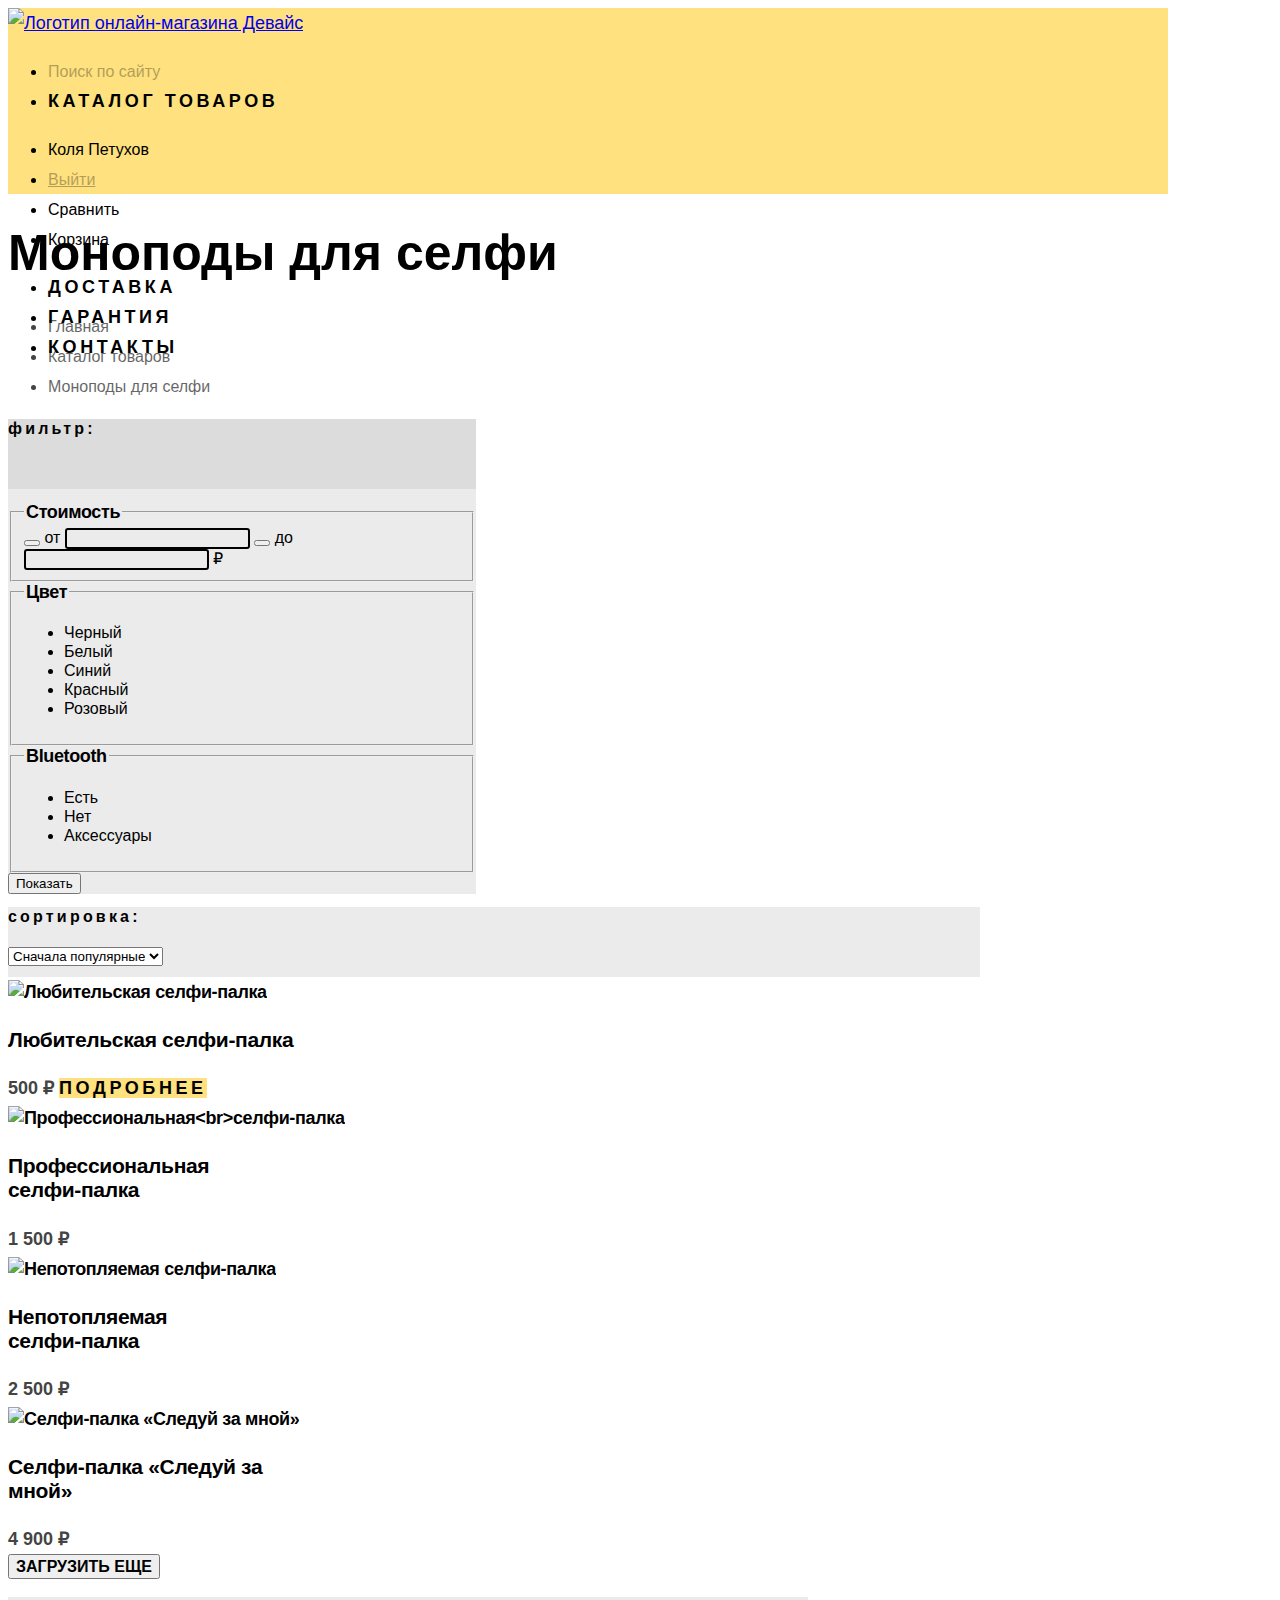
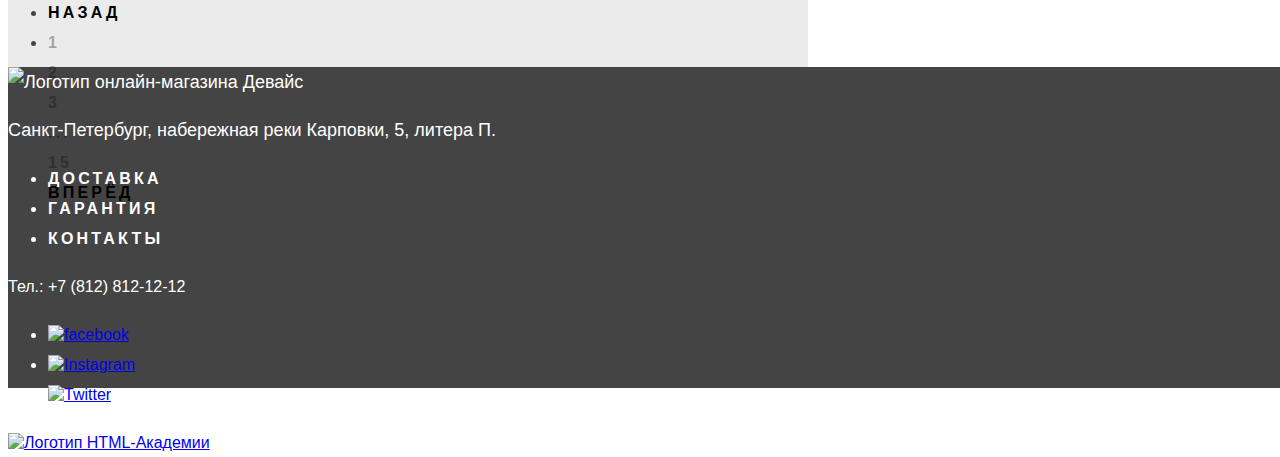
==== catalog-monopods.html @ e1530e0a "базовая стилизация" ====
<!DOCTYPE html>
<html lang="ru">

<head>
  <meta charset="utf-8">
  <title>Каталог Моноподы</title>
  <link rel="stylesheet" href="styles/styles.css">
</head>

<body>
  <header class="catalog-page-header">
    <a class="logo-device" href="#"><img class="logo" src="images/logo/Logo-black.svg"
        alt="Логотип онлайн-магазина Девайс" width="145" height="36"></a>
    <nav class="navigation">
      <ul class="main-navigation">
        <li class="navigation-site">
          <a class="search" href="#">Поиск по сайту</a>
        </li>
        <li class="navigation-site">
          <a class="catalogue" href="catalogue.html">Каталог товаров</a>
        </li>
      </ul>
    </nav>
    <section class="user-interface">
      <h2 class="visually-hidden">Интерфейс пользователя</h2>
      <ul class="navigation-list">
        <li class="navigation-user">
          <a class="enter" href="#">Коля Петухов</a>
        </li>
        <li class="navigation-user">
          <a class="exit" href="#">Выйти</a>
        </li>
        <li class="navigation-user">
          <a class="compare" href="#">Сравнить</a>
        </li>
        <li class="navigation-user">
          <a class="basket" href="#">Корзина</a>
        </li>
      </ul>
    </section>
    <section class="customer-information">
      <h2 class="visually-hidden">Информация</h2>
      <ul class="info">
        <li class="information">
          <a class="information-delivery" href="delivery.html">Доставка</a>
        </li>
        <li class="information">
          <a class="information-guarantee" href="Guarantee.html">Гарантия</a>
        </li>
        <li class="information">
          <a class="information-contacts" href="contacts.html">Контакты</a>
        </li>
      </ul>
    </section>
  </header>
  <main class="main-inner">
    <header class="inner-header">
      <h1 class="inner-header-title">Моноподы для селфи</h1>
      <ul class="breadcrumbs">
        <li class="bradcrumbs-item">
          <a class="breadcrumbs-link" href="index.html">Главная</a>
        </li>
        <li class="bradcrumbs-item">
          <a class="breadcrumbs-link" href="catalog.html">Каталог товаров</a>
        </li>
        <li class="bradcrumbs-item">
          <a class="breadcrumbs-link" href="catalog-monopods.html">Моноподы для селфи</a>
        </li>
      </ul>
    </header>
    <section class="catalog-filter">
      <h2 class="filter">фильтр:</h2>
      <form class="catalog-filter" action="https://echo.htmlacademy.ru/" method="get"></form>
      <fieldset class="catalog-filter-group">
        <legend class="catalog-filter-title">Стоимость</legend>
        <button class="range-toggle toggle-min" type="button">
          <span class="visually-hidden">Изменить минимальную цену.</span>
        </button>
        <label class="catalog-filter-label">
          от <input class="catalog-filter-input" type="number" name="min-price">
        </label>
        <button class="range-toggle toggle-max" type="button">
          <span class="visually-hidden">Изменить максимальную цену.</span>
        </button>
        <label class="catalog-filter-label">
          до <input class="catalog-filter-input" type="number" name="max-price"> ₽
        </label>
      </fieldset>
      <fieldset class="catalog-filter-group">
        <legend class="catalog-filter-title">Цвет</legend>
        <ul class="catalog-filter-list">
          <li class="catalog-filter-item">
            <label class="control">
              <input class="visually-hidden control-input" type="checkbox" name="Black" checked>
              <span class="control-mark"></span>
              <span class="control-label">Черный</span>
            </label>
          </li>
          <li class="catalog-filter-item">
            <label class="control">
              <input class="visually-hidden control-input" type="checkbox" name="White" checked>
              <span class="control-mark"></span>
              <span class="control-label">Белый</span>
            </label>
          </li>
          <li class="catalog-filter-item">
            <label class="control">
              <input class="visually-hidden control-input" type="checkbox" name="Blue">
              <span class="control-mark"></span>
              <span class="control-label">Синий</span>
            </label>
          </li>
          <li class="catalog-filter-item">
            <label class="control">
              <input class="visually-hidden control-input" type="checkbox" name="Red">
              <span class="control-mark"></span>
              <span class="control-label">Красный</span>
            </label>
          </li>
          <li class="catalog-filter-item">
            <label class="control">
              <input class="visually-hidden control-input" type="checkbox" name="Pink">
              <span class="control-mark"></span>
              <span class="control-label">Розовый</span>
            </label>
          </li>
        </ul>
      </fieldset>
      <fieldset class="catalog-filter-bluetooth">
        <legend class="catalog-filter-title">Bluetooth</legend>
        <ul class="catalog-blutooth-list">
          <li class="catalog-bluetooth-item">
            <label class="control">
              <input class="visually-hidden control-input" type="radio" name="bluetooth" value="yes" checked>
              <span class="control-mark"></span>
              <span class="control-label">Есть</span>
            </label>
          </li>
          <li class="catalog-filter-item">
            <label class="control">
              <input class="visually-hidden control-input" type="radio" name="bluetooth" value="no">
              <span class="control-mark"></span>
              <span class="control-label">Нет</span>
            </label>
          </li>
          <li class="catalog-filter-item">
            <label class="control">
              <input class="visually-hidden control-input" type="radio" name="product-group" value="accessories">
              <span class="control-mark"></span>
              <span class="control-label">Аксессуары</span>
            </label>
          </li>
        </ul>
      </fieldset>
      <button class="button-submit" type="submit">Показать</button>
    </section>
    <section class="catalog-sorting">
      <h2 class="sort">сортировка:</h2>
      <form class="sorting-type">
        <label class="visually-hidden" for="sorting">Сортировка</label>
        <select class="select-control" id="sorting" name="sorting">
          <option value="popular">Сначала популярные</option>
          <option value="cheap">Сначала дешёвые</option>
          <option value="expensive">Сначала дорогие</option>
        </select>
        <button class="visually-hidden" type="submit">Отсортировать продукты</button>
      </form>
    </section>
    <section class="products-cards">
      <div class="product-card">
        <a class="product-card-link" href="product.html">
          <img class="product-card-image" src="images/Catalog/product-1.jpg" alt="Любительская селфи-палка" width="360"
            height="380">
          <h3 class="product-card-title">Любительская селфи-палка</h3>
        </a>
        <b class="product-card-price">500 ₽</b>
        <a class="product-card-button button" href="#">Подробнее</a>
      </div>
      <div class="product-card">
        <a class="product-card-link" href="product.html">
          <img class="product-card-image" src="images/Catalog/product-2.jpg" alt="Профессиональная<br>селфи-палка"
            width="360" height="380">
          <h3 class="product-card-title">Профессиональная<br>селфи-палка</h3>
        </a>
        <b class="product-card-price">1 500 ₽</b>
        <a class="visually-hidden product-card-button button" href="#">Подробнее</a>
      </div>
      <div class="product-card">
        <a class="product-card-link" href="product.html">
          <img class="product-card-image" src="images/Catalog/product-3.jpg" alt="Непотопляемая селфи-палка" width="360"
            height="380">
          <h3 class="product-card-title">Непотопляемая<br>селфи-палка</h3>
        </a>
        <b class="product-card-price">2 500 ₽</b>
        <a class="visually-hidden product-card-button button" href="#">Подробнее</a>
      </div>
      <div class="product-card">
        <a class="product-card-link" href="product.html">
          <img class="product-card-image" src="images/Catalog/product-4.jpg" alt="Селфи-палка «Следуй за мной»"
            width="360" height="380">
          <h3 class="product-card-title">Селфи-палка «Следуй за<br>мной»</h3>
        </a>
        <b class="product-card-price">4 900 ₽</b>
        <a class="visually-hidden product-card-button button" href="#">Подробнее</a>
      </div>
    </section>
    <div class="show-more">
      <button class="button show-more" type="button">Загрузить еще</button>
    </div>
    <section class="pagination">
      <h2 class="visually-hidden">pagination</h2>
      <ul class="pagination">
        <li class="pagination-item">
          <a class="pagination-prev pagination-disabled">
            <span class="flip">Назад</span>
          </a>
        </li>
        <li class="pagination-item">
          <a class="pagination-link pagination-current">1</a>
        </li>
        <li class="pagination-item">
          <a class="pagination-link" href="#">2</a>
        </li>
        <li class="pagination-item">
          <a class="pagination-link" href="#">3</a>
        </li>
        <li class="pagination-item">
          <a class="pagination-link" href="#">...</a>
        </li>
        <li class="pagination-item">
          <a class="pagination-link" href="#">15</a>
        </li>
        <li class="pagination-item">
          <a class="pagination-next" href="#">
            <span class="flip">вперёд</span>
          </a>
        </li>
      </ul>
    </section>
  </main>
  <footer class="page-footer">
    <img class="logo" src="images/logo/logo-yellow.svg" alt="Логотип онлайн-магазина Девайс" width="145" height="36">
    <p class="footer-adress">Санкт-Петербург, набережная реки Карповки, 5, литера П.</p>
    <section class="footer-customer-information">
      <h2 class="visually-hidden">Информация</h2>
      <ul class="info">
        <li class="footer-information">
          <a class="footer-services" href="delivery.html">Доставка</a>
        </li>
        <li class="footer-information">
          <a class="footer-services" href="Guarantee.html">Гарантия</a>
        </li>
        <li class="footer-information">
          <a class="footer-services" href="contacts.html">Контакты</a>
        </li>
      </ul>
    </section>
    <a class="footer-phone" href="tel:88128121212"> Тел.: +7 (812) 812-12-12</a>
    <section class="social-media">
      <h2 class="visually-hidden">Социальные сети</h2>
      <ul class="footer-social-media-list">
        <li class="footer-social-media-item">
          <a class="button" href="htpps://facebook.com/htmlcademy/"><img class="social-media-logo"
              src="images/logo/facebook.svg" alt="facebook" width="40" height="40"></a>
          <span class="visually-hidden">facebook</span>
        </li>
        <li class="footer-social-media-item">
          <a class="button" href="htpps://instagram.com/htmlcademy/"><img class="social-media-logo"
              src="images/logo/instagram.svg" alt="Instagram" width="40" height="40"></a>
          <span class="visually-hidden">instagram</span>
        </li>
        <li class="footer-social-media-item">
          <a class="button" href="htpps://twitter.com/htmlcademy/"><img class="social-media-logo"
              src="images/logo/twitter.svg" alt="Twitter" width="40" height="40"></a>
          <span class="visually-hidden">twitter</span>
        </li>
      </ul>
      <a class="made-in" href="htpps://htmlcademy.ru/"><img class="logo-html-academy" src="images/logo/html-academy.svg"
          alt="Логотип HTML-Академии" width="115" height="34"></a>
    </section>
  </footer>
</body>

</html>
---- styles/styles.css ----
@font-face {
  font-family: Rubik;
  font-style: normal;
  font-weight: 400;
  src: url("fonts/Rubik-400.woff.2") format("woff.2");
  font-display: swap;
}

@font-face {
  font-family: Rubik;
  font-style: normal;
  font-weight: 700;
  src: url("fonts/Rubik-700.woff.2") format("woff.2");
  font-display: swap;
}
@font-face {
  font-family: Rubik;
  font-style: normal;
  font-weight: 800;
  src: url("fonts/Rubik-800.woff.2") format("woff.2");
  font-display: swap;
}
@font-face {
  font-family: Raleway;
  font-style: normal;
  font-weight: 800;
  src: url("fonts/Raleway-800.woff.2") format("woff.2");
  font-display: swap;
}

body {
  font-family: Rubik, sans-serif;
  font-size: 18px;
  line-height: 30px;
  color: #444444;
  background: #ffffff;
}
.page-header {
  color: #000000;
  background-color: #ffe17f;
  width: 1160px;
  height: 300px;
}
.search {
  font-size: 16px;
  line-height: 19px;
  color: #000000;
  opacity: 0.3;
  text-decoration: none;
}
.catalogue {
  font-family: Raleway, sans-serif;
  font-style: normal;
  font-weight: 800;
  font-size: 18px;
  line-height: 21px;
  letter-spacing: 0.2em;
  text-transform: uppercase;
  color: #000000;
  text-decoration: none;
}
.enter,
.compare,
.basket {
  font-size: 16px;
  line-height: 19px;
  text-decoration: none;
  color: #000000;
}
.information-delivery,
.information-guarantee,
.information-contacts {
  font-family: Raleway, sans-serif;
  font-style: normal;
  font-weight: 800;
  font-size: 18px;
  line-height: 21px;
  letter-spacing: 0.2em;
  text-decoration: none;
  text-transform: uppercase;
  color: #000000;
}

.main-index {
  color: #444444;
  background-color: #ffffff;
}
.slogan {
  font-family: Raleway, sans-serif;
  font-weight: 800;
  font-size: 50px;
  line-height: 50px;
  color: #000000;
}
.detail,
.more-info,
.mail-us .button-submit,
.product-card-button {
  font-family: Raleway, sans-serif;
  font-weight: 800;
  font-size: 18px;
  line-height: 21px;
  text-align: center;
  letter-spacing: 0.2em;
  text-transform: uppercase;
  color: #000000;
  text-decoration: none;
  background-color: #ffe17f;
  background-size: 259px 8px;
}
.table-header {
  font-size: 36px;
  line-height: 30px;
  color: #000000;
}
.table-row {
  font-family: Rubik, sans-serif;
  font-size: 16px;
  line-height: 30px;
}

.products-category {
  font-family: Raleway, sans-serif;
  font-weight: 800;
  font-size: 18px;
  line-height: 24px;
  letter-spacing: -0.02em;
  color: #000000;
  background-color: #ffe17f;
  width: 160px;
  height: 160px;
}
.service-button-2,
.service-button-3 {
  font-family: Raleway, sans-serif;
  font-weight: 800;
  font-size: 18px;
  line-height: 21px;
  text-align: center;
  letter-spacing: 0.2em;
  text-transform: uppercase;
  text-decoration: none;
  background-color: #ffe17f;
  background-size: 259px 8px;
  border: 0;
}
.service-button-1 {
  font-family: Raleway, sans-serif;
  font-weight: 800;
  font-size: 18px;
  line-height: 21px;
  text-align: center;
  letter-spacing: 0.2em;
  color: #ffe17f;
  text-transform: uppercase;
  text-decoration: none;
  background-color: #000000;
  background-size: 280px 40px;
  border: 0;
}
.delivery {
  background-color: #f0f0f0;
  width: 1440px;
  height: 288px;
}
.delivery-header {
  font-family: Raleway, sans-serif;
  font-weight: 800;
  font-size: 50px;
  line-height: 50px;
  color: #000000;
}
.rare-item {
  background-color: #ffe17f;
  width: 160px;
  height: 160px;
}
.servises-background {
  background-color: #f0f0f0;
  width: 1160px;
  height: 100px;
}
.about-us-container {
  background-color: #ffffff;
  width: 1440px;
  height: 936px;
}
.about-us {
  font-family: Raleway, sans-serif;
  font-weight: 800;
  font-size: 50px;
  line-height: 50px;
  color: #000000;
}
.contacts-title {
  font-family: Raleway, sans-serif;
  font-weight: 800;
  font-size: 50px;
  line-height: 50px;
  color: #000000;
}
contacts-subtitle {
  font-weight: bold;
  font-size: 24px;
  line-height: 30px;
  color: #444444;
}
.transport-companies {
  font-weight: bold;
  font-size: 18px;
  line-height: 20px;
  color: #000000;
}
address {
  font-style: normal;
}
.contacts-phone {
  font-size: 18px;
  line-height: 30px;
  text-decoration: none;
  text-decoration-line: underline;
  color: #444444;
}
.subscribe {
  font-family: Raleway, sans-serif;
  font-style: normal;
  font-weight: 800;
  font-size: 18px;
  line-height: 21px;
  text-align: center;
  letter-spacing: 0.2em;
  text-transform: uppercase;
  color: #000000;
}
h2.subscribe {
  font-family: Raleway, sans-serif;
  font-style: normal;
  font-weight: 800;
  font-size: 50px;
  line-height: 50px;
  color: #000000;
}
.subscribe-container {
  width: 1440px;
  height: 421px;
  background: #f0f0f0;
}
#placeholder {
  color: #444444;
  opacity: 0.5;
}
.page-footer {
  background: #444444;
  color: #ffffff;
  width: 1440px;
  height: 321px;
}
.page-footer a {
  font-size: 16px;
  line-height: 19px;
}
.footer-phone {
  font-family: Rubik, sans-serif;
  font-style: normal;
  font-weight: normal;
  font-size: 16px;
  line-height: 30px;
  text-decoration: none;
  color: #ffffff;
}
.footer-services {
  font-family: Raleway, sans-serif;
  font-style: normal;
  font-weight: 800;
  font-size: 18px;
  line-height: 21px;
  text-align: center;
  letter-spacing: 0.2em;
  text-transform: uppercase;
  text-decoration: none;
  color: #ffffff;
}
.catalog-page-header {
  color: #000000;
  background-color: #ffe17f;
  width: 1160px;
  height: 186px;
}
.exit {
  font-size: 16px;
  line-height: 19px;
  color: #000000;
  opacity: 0.3;
}
.inner-header-title {
  font-family: Raleway, sans-serif;
  font-style: normal;
  font-weight: 800;
  font-size: 50px;
  line-height: 50px;
  color: #000000;
}
.breadcrumbs-link {
  font-size: 16px;
  line-height: 19px;
  color: #000000;
  opacity: 0.6;
  text-decoration: none;
}
.filter,
.sort {
  font-weight: 800;
  font-size: 16px;
  line-height: 19px;
  letter-spacing: 0.2em;
  color: #000000;
}
.filter {
  width: 468px;
  height: 70px;
  background: #dcdcdc;
}
.catalog-sorting {
  width: 972px;
  height: 70px;
  background: #ebebeb;
}
.catalog-filter {
  font-size: 16px;
  line-height: 19px;
  color: #000000;
  background: #ebebeb;
  width: 468px;
}
.catalog-filter-title {
  font-weight: bold;
  font-size: 18px;
  line-height: 20px;
  letter-spacing: -0.02em;
  color: #000000;
}
input {
  color: #000000;
  background: #ebebeb;
  border: 2px solid #000000;
  box-sizing: border-box;
  border-radius: 3px;
}
.visually-hidden {
  position: absolute;
  z-index: -1;
  opacity: 0;
}
.product-card-link {
  font-weight: bold;
  font-size: 18px;
  line-height: 24px;
  letter-spacing: -0.02em;
  color: #000000;
  text-decoration: none;
}
.product-card-price {
  font-size: 18px;
  line-height: 21px;
  text-align: right;
  color: #444444;
}
.show-more {
  font-family: Raleway, sans-serif;
  font-style: normal;
  font-weight: 800;
  font-size: 16px;
  line-height: 19px;
  text-transform: uppercase;
  color: #000000;
}
.pagination {
  background: #ebebeb;
  width: 760px;
  height: 70px;
}

.pagination-link {
  font-family: Raleway, sans-serif;
  font-style: normal;
  font-weight: 800;
  font-size: 16px;
  line-height: 19px;
  letter-spacing: 0.2em;
  text-transform: uppercase;
  color: #000000;
  text-decoration: none;
  opacity: 0.3;
}
.flip,
.pagination-next {
  font-family: Raleway, sans-serif;
  font-style: normal;
  font-weight: 800;
  font-size: 16px;
  line-height: 19px;
  letter-spacing: 0.2em;
  text-transform: uppercase;
  color: #000000;
  text-decoration: none;
}
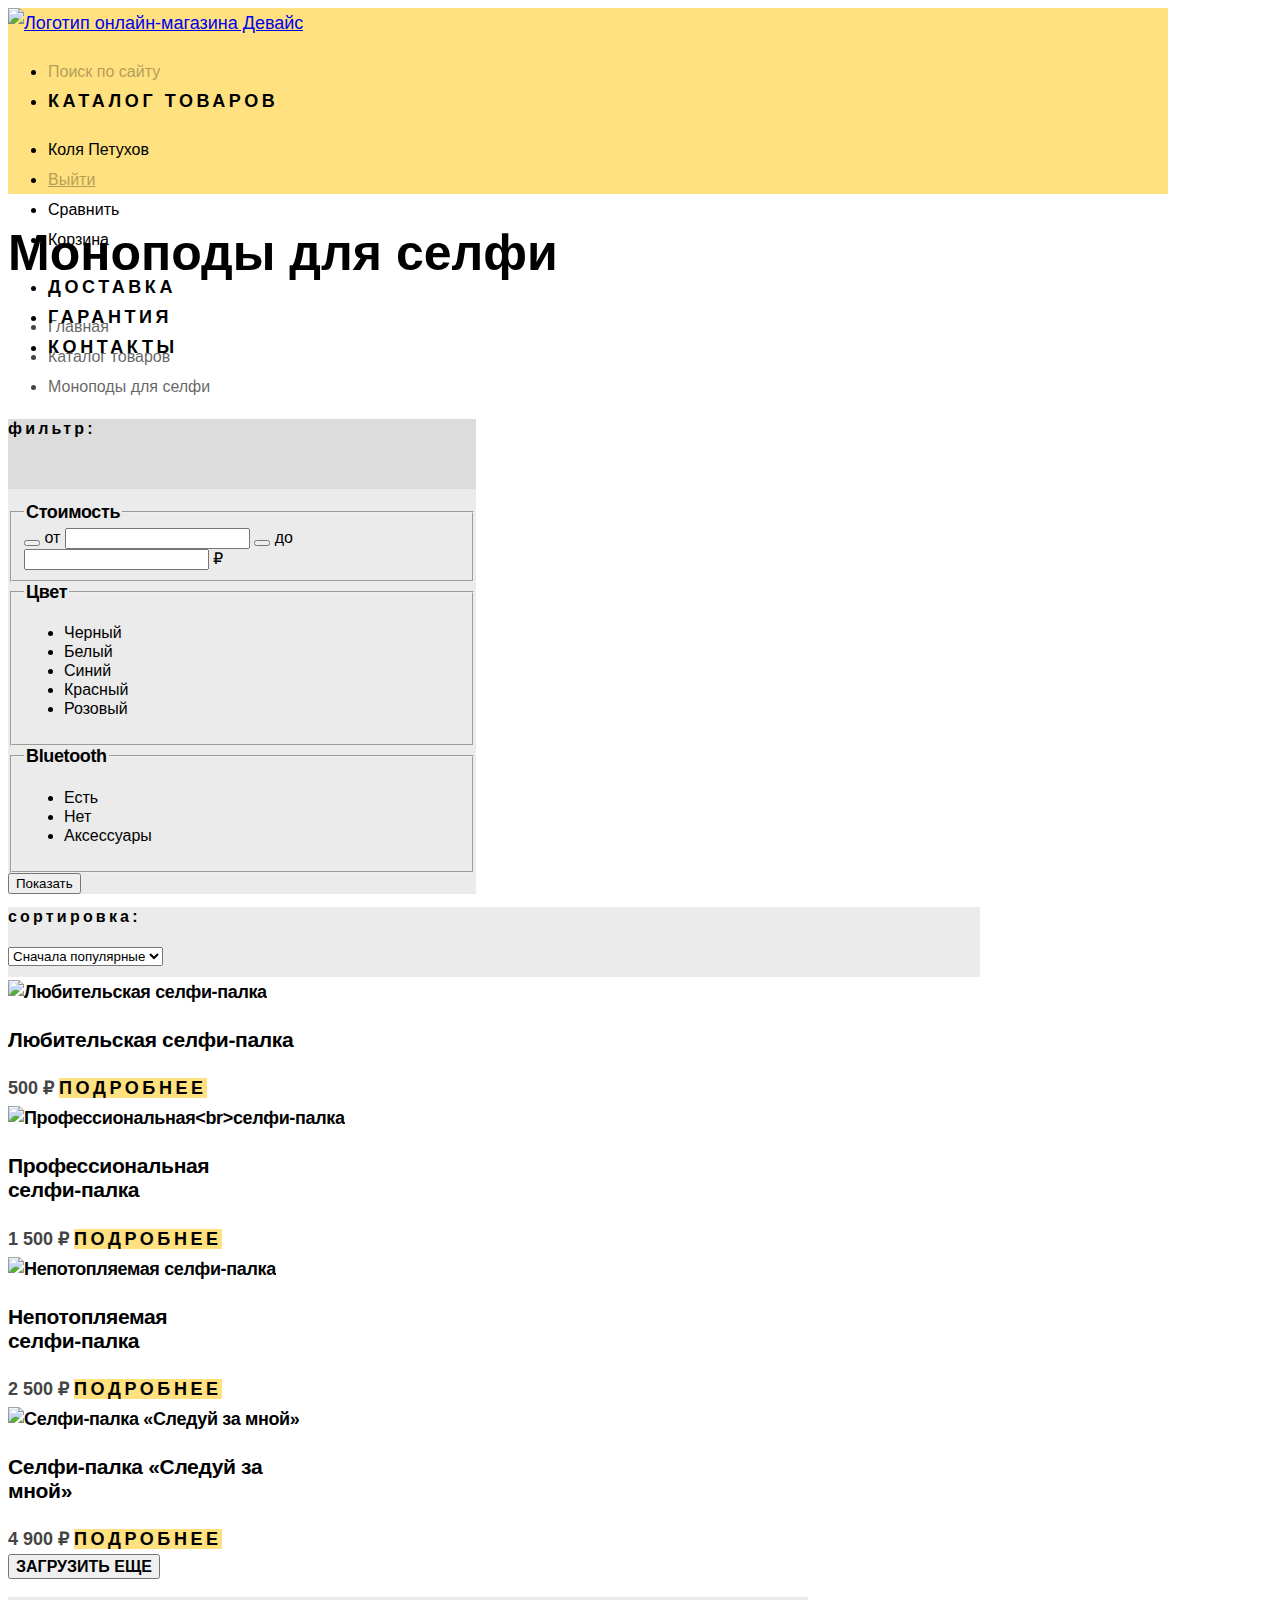
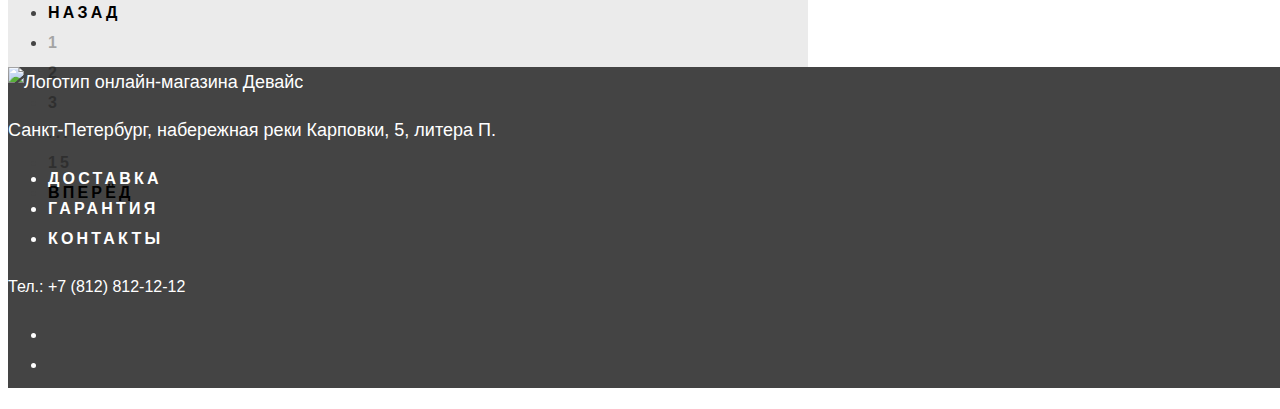
==== commit c7d4378c: "внесла правки" ====
--- a/catalog-monopods.html
+++ b/catalog-monopods.html
@@ -183,7 +183,7 @@
           <h3 class="product-card-title">Профессиональная<br>селфи-палка</h3>
         </a>
         <b class="product-card-price">1 500 ₽</b>
-        <a class="visually-hidden product-card-button button" href="#">Подробнее</a>
+        <a class="product-card-button button" href="#">Подробнее</a>
       </div>
       <div class="product-card">
         <a class="product-card-link" href="product.html">
@@ -192,7 +192,7 @@
           <h3 class="product-card-title">Непотопляемая<br>селфи-палка</h3>
         </a>
         <b class="product-card-price">2 500 ₽</b>
-        <a class="visually-hidden product-card-button button" href="#">Подробнее</a>
+        <a class="product-card-button button" href="#">Подробнее</a>
       </div>
       <div class="product-card">
         <a class="product-card-link" href="product.html">
@@ -201,7 +201,7 @@
           <h3 class="product-card-title">Селфи-палка «Следуй за<br>мной»</h3>
         </a>
         <b class="product-card-price">4 900 ₽</b>
-        <a class="visually-hidden product-card-button button" href="#">Подробнее</a>
+        <a class="product-card-button button" href="#">Подробнее</a>
       </div>
     </section>
     <div class="show-more">
@@ -260,23 +260,19 @@
       <h2 class="visually-hidden">Социальные сети</h2>
       <ul class="footer-social-media-list">
         <li class="footer-social-media-item">
-          <a class="button" href="htpps://facebook.com/htmlcademy/"><img class="social-media-logo"
-              src="images/logo/facebook.svg" alt="facebook" width="40" height="40"></a>
+          <a class="button" href="htpps://facebook.com/htmlcademy/"></a>
           <span class="visually-hidden">facebook</span>
         </li>
         <li class="footer-social-media-item">
-          <a class="button" href="htpps://instagram.com/htmlcademy/"><img class="social-media-logo"
-              src="images/logo/instagram.svg" alt="Instagram" width="40" height="40"></a>
+          <a class="button" href="htpps://instagram.com/htmlcademy/"></a>
           <span class="visually-hidden">instagram</span>
         </li>
         <li class="footer-social-media-item">
-          <a class="button" href="htpps://twitter.com/htmlcademy/"><img class="social-media-logo"
-              src="images/logo/twitter.svg" alt="Twitter" width="40" height="40"></a>
+          <a class="button" href="htpps://twitter.com/htmlcademy/"></a>
           <span class="visually-hidden">twitter</span>
         </li>
       </ul>
-      <a class="made-in" href="htpps://htmlcademy.ru/"><img class="logo-html-academy" src="images/logo/html-academy.svg"
-          alt="Логотип HTML-Академии" width="115" height="34"></a>
+      <a class="made-in" href="htpps://htmlcademy.ru/"></a>
     </section>
   </footer>
 </body>
--- a/styles/styles.css
+++ b/styles/styles.css
@@ -2,7 +2,7 @@
   font-family: Rubik;
   font-style: normal;
   font-weight: 400;
-  src: url("fonts/Rubik-400.woff.2") format("woff.2");
+  src: url("fonts/Rubik-400.woff2") format("woff2");
   font-display: swap;
 }
 
@@ -10,21 +10,21 @@
   font-family: Rubik;
   font-style: normal;
   font-weight: 700;
-  src: url("fonts/Rubik-700.woff.2") format("woff.2");
+  src: url("fonts/Rubik-700.woff2") format("woff2");
   font-display: swap;
 }
 @font-face {
   font-family: Rubik;
   font-style: normal;
   font-weight: 800;
-  src: url("fonts/Rubik-800.woff.2") format("woff.2");
+  src: url("fonts/Rubik-800.woff2") format("woff2");
   font-display: swap;
 }
 @font-face {
   font-family: Raleway;
   font-style: normal;
   font-weight: 800;
-  src: url("fonts/Raleway-800.woff.2") format("woff.2");
+  src: url("fonts/Raleway-800.woff2") format("woff2");
   font-display: swap;
 }
 
@@ -199,7 +199,7 @@
   line-height: 50px;
   color: #000000;
 }
-contacts-subtitle {
+.contacts-subtitle {
   font-weight: bold;
   font-size: 24px;
   line-height: 30px;
@@ -211,7 +211,9 @@
   line-height: 20px;
   color: #000000;
 }
-address {
+.address,
+.contacts-adress,
+.contacts-phone {
   font-style: normal;
 }
 .contacts-phone {
@@ -245,7 +247,7 @@
   height: 421px;
   background: #f0f0f0;
 }
-#placeholder {
+input::placeholder {
   color: #444444;
   opacity: 0.5;
 }
@@ -339,7 +341,7 @@
   letter-spacing: -0.02em;
   color: #000000;
 }
-input {
+.address-box {
   color: #000000;
   background: #ebebeb;
   border: 2px solid #000000;
@@ -404,3 +406,4 @@
   color: #000000;
   text-decoration: none;
 }
+
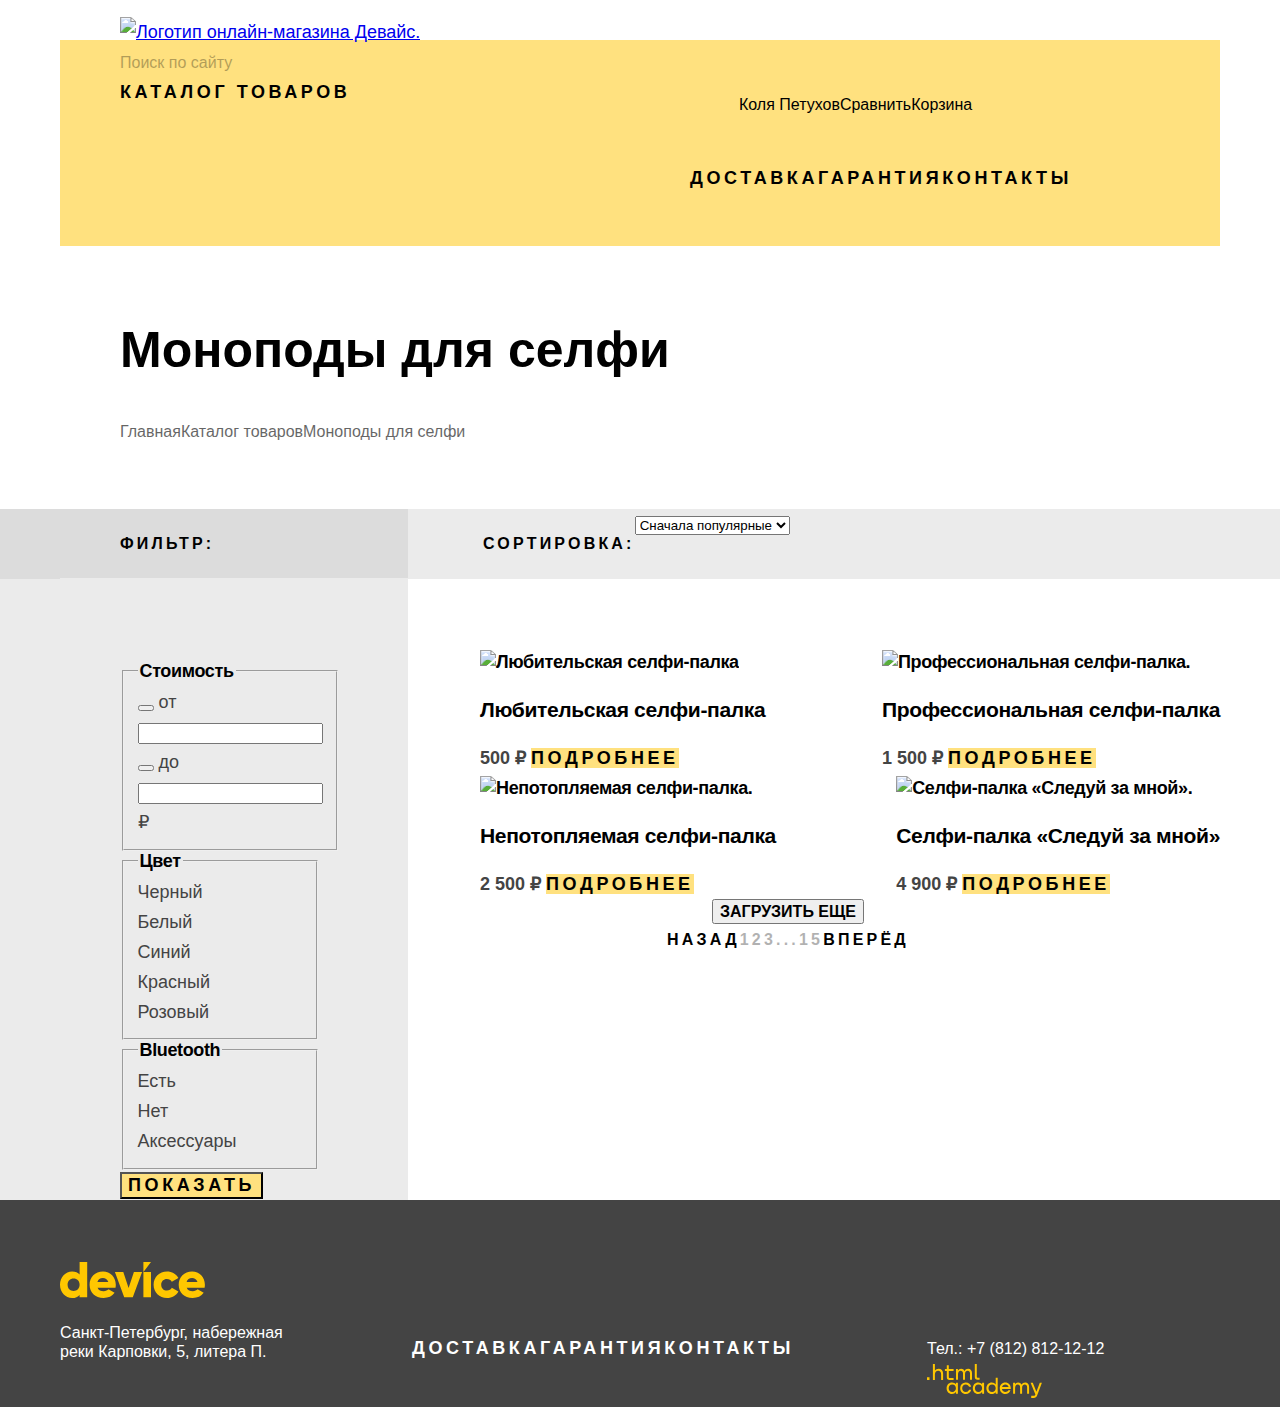
==== commit d720fa35: "сетка главной страницы и каталога" ====
--- a/catalog-monopods.html
+++ b/catalog-monopods.html
@@ -3,277 +3,354 @@
 
 <head>
   <meta charset="utf-8">
-  <title>Каталог Моноподы</title>
+  <title>Каталог Моноподы | Девайс</title>
   <link rel="stylesheet" href="styles/styles.css">
 </head>
 
 <body>
+
+  <!--====== CATALOG HEADER ======-->
+
   <header class="catalog-page-header">
-    <a class="logo-device" href="#"><img class="logo" src="images/logo/Logo-black.svg"
-        alt="Логотип онлайн-магазина Девайс" width="145" height="36"></a>
-    <nav class="navigation">
-      <ul class="main-navigation">
-        <li class="navigation-site">
-          <a class="search" href="#">Поиск по сайту</a>
-        </li>
-        <li class="navigation-site">
-          <a class="catalogue" href="catalogue.html">Каталог товаров</a>
-        </li>
-      </ul>
-    </nav>
-    <section class="user-interface">
-      <h2 class="visually-hidden">Интерфейс пользователя</h2>
-      <ul class="navigation-list">
-        <li class="navigation-user">
-          <a class="enter" href="#">Коля Петухов</a>
-        </li>
-        <li class="navigation-user">
-          <a class="exit" href="#">Выйти</a>
-        </li>
-        <li class="navigation-user">
-          <a class="compare" href="#">Сравнить</a>
-        </li>
-        <li class="navigation-user">
-          <a class="basket" href="#">Корзина</a>
-        </li>
-      </ul>
-    </section>
-    <section class="customer-information">
-      <h2 class="visually-hidden">Информация</h2>
-      <ul class="info">
-        <li class="information">
-          <a class="information-delivery" href="delivery.html">Доставка</a>
-        </li>
-        <li class="information">
-          <a class="information-guarantee" href="Guarantee.html">Гарантия</a>
-        </li>
-        <li class="information">
-          <a class="information-contacts" href="contacts.html">Контакты</a>
-        </li>
-      </ul>
-    </section>
-  </header>
-  <main class="main-inner">
-    <header class="inner-header">
-      <h1 class="inner-header-title">Моноподы для селфи</h1>
-      <ul class="breadcrumbs">
-        <li class="bradcrumbs-item">
-          <a class="breadcrumbs-link" href="index.html">Главная</a>
-        </li>
-        <li class="bradcrumbs-item">
-          <a class="breadcrumbs-link" href="catalog.html">Каталог товаров</a>
-        </li>
-        <li class="bradcrumbs-item">
-          <a class="breadcrumbs-link" href="catalog-monopods.html">Моноподы для селфи</a>
-        </li>
-      </ul>
-    </header>
-    <section class="catalog-filter">
-      <h2 class="filter">фильтр:</h2>
-      <form class="catalog-filter" action="https://echo.htmlacademy.ru/" method="get"></form>
-      <fieldset class="catalog-filter-group">
-        <legend class="catalog-filter-title">Стоимость</legend>
-        <button class="range-toggle toggle-min" type="button">
-          <span class="visually-hidden">Изменить минимальную цену.</span>
-        </button>
-        <label class="catalog-filter-label">
-          от <input class="catalog-filter-input" type="number" name="min-price">
-        </label>
-        <button class="range-toggle toggle-max" type="button">
-          <span class="visually-hidden">Изменить максимальную цену.</span>
-        </button>
-        <label class="catalog-filter-label">
-          до <input class="catalog-filter-input" type="number" name="max-price"> ₽
-        </label>
-      </fieldset>
-      <fieldset class="catalog-filter-group">
-        <legend class="catalog-filter-title">Цвет</legend>
-        <ul class="catalog-filter-list">
-          <li class="catalog-filter-item">
-            <label class="control">
-              <input class="visually-hidden control-input" type="checkbox" name="Black" checked>
-              <span class="control-mark"></span>
-              <span class="control-label">Черный</span>
-            </label>
+    <h1 class="visually-hidden">Онлайн-магазин Девайс</h1>
+    <div class="header-content">
+
+      <section class="navigation-content">
+        <h2 class="visually-hidden">Навигация по сайту</h2>
+        <div class="navigation">
+          <a class="logo-device" href="#"><img class="logo" src="images/logo/Logo-black.svg"
+              alt="Логотип онлайн-магазина Девайс." width="145" height="36"></a>
+          <ul class="main-navigation reset-list">
+            <li class="navigation-site">
+              <a class="search" href="#">Поиск по сайту</a>
+            </li>
+            <li class="navigation-site">
+              <a class="catalogue" href="catalogue.html">Каталог товаров</a>
+            </li>
+          </ul>
+        </div>
+        <section class="user-interface">
+          <div class="navigation-user-container">
+            <h2 class="visually-hidden">Интерфейс пользователя</h2>
+            <ul class="navigation-list reset-list">
+              <li class="navigation-user">
+                <a class="enter" href="#">Коля Петухов</a>
+              </li>
+              <li class="navigation-user">
+                <a class="visually-hidden" href="#">Выйти</a>
+              </li>
+              <li class="navigation-user">
+                <a class="compare" href="#">Сравнить</a>
+              </li>
+              <li class="navigation-user">
+                <a class="basket" href="#">Корзина</a>
+              </li>
+            </ul>
+          </div>
+          <div class="information-container">
+            <h2 class="visually-hidden">Информация</h2>
+            <ul class="info-list reset-list">
+              <li class="information">
+                <a class="information-delivery" href="delivery.html">Доставка</a>
+              </li>
+              <li class="information">
+                <a class="information-guarantee" href="Guarantee.html">Гарантия</a>
+              </li>
+              <li class="information">
+                <a class="information-contacts" href="contacts.html">Контакты</a>
+              </li>
+            </ul>
+          </div>
+        </section>
+      </section>
+
+      <section class="inner-header">
+
+        <h2 class="inner-header-title">Моноподы для селфи</h2>
+
+        <!--====== BREADCRUMBS ======-->
+
+        <ul class="breadcrumbs reset-list">
+          <li class="bradcrumbs-item">
+            <a class="breadcrumbs-link" href="index.html">Главная</a>
           </li>
-          <li class="catalog-filter-item">
-            <label class="control">
-              <input class="visually-hidden control-input" type="checkbox" name="White" checked>
-              <span class="control-mark"></span>
-              <span class="control-label">Белый</span>
-            </label>
+          <li class="bradcrumbs-item">
+            <a class="breadcrumbs-link" href="catalog.html">Каталог товаров</a>
           </li>
-          <li class="catalog-filter-item">
-            <label class="control">
-              <input class="visually-hidden control-input" type="checkbox" name="Blue">
-              <span class="control-mark"></span>
-              <span class="control-label">Синий</span>
-            </label>
-          </li>
-          <li class="catalog-filter-item">
-            <label class="control">
-              <input class="visually-hidden control-input" type="checkbox" name="Red">
-              <span class="control-mark"></span>
-              <span class="control-label">Красный</span>
-            </label>
-          </li>
-          <li class="catalog-filter-item">
-            <label class="control">
-              <input class="visually-hidden control-input" type="checkbox" name="Pink">
-              <span class="control-mark"></span>
-              <span class="control-label">Розовый</span>
-            </label>
+          <li class="bradcrumbs-item">
+            <a class="breadcrumbs-link" href="catalog-monopods.html">Моноподы для селфи</a>
           </li>
         </ul>
-      </fieldset>
-      <fieldset class="catalog-filter-bluetooth">
-        <legend class="catalog-filter-title">Bluetooth</legend>
-        <ul class="catalog-blutooth-list">
-          <li class="catalog-bluetooth-item">
-            <label class="control">
-              <input class="visually-hidden control-input" type="radio" name="bluetooth" value="yes" checked>
-              <span class="control-mark"></span>
-              <span class="control-label">Есть</span>
-            </label>
-          </li>
-          <li class="catalog-filter-item">
-            <label class="control">
-              <input class="visually-hidden control-input" type="radio" name="bluetooth" value="no">
-              <span class="control-mark"></span>
-              <span class="control-label">Нет</span>
-            </label>
-          </li>
-          <li class="catalog-filter-item">
-            <label class="control">
-              <input class="visually-hidden control-input" type="radio" name="product-group" value="accessories">
-              <span class="control-mark"></span>
-              <span class="control-label">Аксессуары</span>
-            </label>
-          </li>
-        </ul>
-      </fieldset>
-      <button class="button-submit" type="submit">Показать</button>
-    </section>
-    <section class="catalog-sorting">
-      <h2 class="sort">сортировка:</h2>
-      <form class="sorting-type">
-        <label class="visually-hidden" for="sorting">Сортировка</label>
-        <select class="select-control" id="sorting" name="sorting">
-          <option value="popular">Сначала популярные</option>
-          <option value="cheap">Сначала дешёвые</option>
-          <option value="expensive">Сначала дорогие</option>
-        </select>
-        <button class="visually-hidden" type="submit">Отсортировать продукты</button>
-      </form>
-    </section>
-    <section class="products-cards">
-      <div class="product-card">
-        <a class="product-card-link" href="product.html">
-          <img class="product-card-image" src="images/Catalog/product-1.jpg" alt="Любительская селфи-палка" width="360"
-            height="380">
-          <h3 class="product-card-title">Любительская селфи-палка</h3>
-        </a>
-        <b class="product-card-price">500 ₽</b>
-        <a class="product-card-button button" href="#">Подробнее</a>
+      </section>
+    </div>
+  </header>
+
+  <!--====== MAIN-CATALOG ======-->
+
+  <main class="main-container main-inner">
+
+    <div class="background">
+      <div class="background-left">
+        <div class="background-header"></div>
       </div>
-      <div class="product-card">
-        <a class="product-card-link" href="product.html">
-          <img class="product-card-image" src="images/Catalog/product-2.jpg" alt="Профессиональная<br>селфи-палка"
-            width="360" height="380">
-          <h3 class="product-card-title">Профессиональная<br>селфи-палка</h3>
-        </a>
-        <b class="product-card-price">1 500 ₽</b>
-        <a class="product-card-button button" href="#">Подробнее</a>
+      <div class="background-right">
+        <div class="background-header"></div>
       </div>
-      <div class="product-card">
-        <a class="product-card-link" href="product.html">
-          <img class="product-card-image" src="images/Catalog/product-3.jpg" alt="Непотопляемая селфи-палка" width="360"
-            height="380">
-          <h3 class="product-card-title">Непотопляемая<br>селфи-палка</h3>
-        </a>
-        <b class="product-card-price">2 500 ₽</b>
-        <a class="product-card-button button" href="#">Подробнее</a>
+    </div>
+    <div class="content">
+      <div class="filters">
+        <header class="filters-header">Фильтр:</header>
+        <h2 class="visually-hidden">Фильтры.</h2>
+        <section class="filters-main">
+          <h2 class="visually-hidden">Фильтр по цене.</h2>
+          <div class="filter-body">
+            <form class="catalog-filter-form" action="https://echo.htmlacademy.ru/" method="get"></form>
+            <fieldset class="catalog-filter-group">
+              <legend class="catalog-filter-title">Стоимость</legend>
+              <button class="range-toggle toggle-min" type="button">
+                <span class="visually-hidden">Изменить минимальную цену.</span>
+              </button>
+              <label class="catalog-filter-label">
+                от <input class="catalog-filter-input" type="number" name="min-price">
+              </label>
+              <button class="range-toggle toggle-max" type="button">
+                <span class="visually-hidden">Изменить максимальную цену.</span>
+              </button>
+              <label class="catalog-filter-label">
+                до <input class="catalog-filter-input" type="number" name="max-price"> ₽
+              </label>
+            </fieldset>
+            <fieldset class="catalog-filter-group">
+              <legend class="catalog-filter-title">Цвет</legend>
+              <ul class="catalog-filter-list reset-list">
+                <li class="catalog-filter-item">
+                  <label class="control">
+                    <input class="visually-hidden control-input" type="checkbox" name="Black" checked>
+                    <span class="control-mark"></span>
+                    <span class="control-label">Черный</span>
+                  </label>
+                </li>
+                <li class="catalog-filter-item">
+                  <label class="control">
+                    <input class="visually-hidden control-input" type="checkbox" name="White" checked>
+                    <span class="control-mark"></span>
+                    <span class="control-label">Белый</span>
+                  </label>
+                </li>
+                <li class="catalog-filter-item">
+                  <label class="control">
+                    <input class="visually-hidden control-input" type="checkbox" name="Blue">
+                    <span class="control-mark"></span>
+                    <span class="control-label">Синий</span>
+                  </label>
+                </li>
+                <li class="catalog-filter-item">
+                  <label class="control">
+                    <input class="visually-hidden control-input" type="checkbox" name="Red">
+                    <span class="control-mark"></span>
+                    <span class="control-label">Красный</span>
+                  </label>
+                </li>
+                <li class="catalog-filter-item">
+                  <label class="control">
+                    <input class="visually-hidden control-input" type="checkbox" name="Pink">
+                    <span class="control-mark"></span>
+                    <span class="control-label">Розовый</span>
+                  </label>
+                </li>
+              </ul>
+            </fieldset>
+            <fieldset class="catalog-filter-bluetooth">
+              <legend class="catalog-filter-title">Bluetooth</legend>
+              <ul class="catalog-blutooth-list reset-list">
+                <li class="catalog-bluetooth-item">
+                  <label class="control">
+                    <input class="visually-hidden control-input" type="radio" name="bluetooth" value="yes" checked>
+                    <span class="control-mark"></span>
+                    <span class="control-label">Есть</span>
+                  </label>
+                </li>
+                <li class="catalog-filter-item">
+                  <label class="control">
+                    <input class="visually-hidden control-input" type="radio" name="bluetooth" value="no">
+                    <span class="control-mark"></span>
+                    <span class="control-label">Нет</span>
+                  </label>
+                </li>
+                <li class="catalog-filter-item">
+                  <label class="control">
+                    <input class="visually-hidden control-input" type="radio" name="product-group" value="accessories">
+                    <span class="control-mark"></span>
+                    <span class="control-label">Аксессуары</span>
+                  </label>
+                </li>
+              </ul>
+            </fieldset>
+            <button class="button-submit" type="submit">Показать</button>
+          </div>
+        </section>
       </div>
-      <div class="product-card">
-        <a class="product-card-link" href="product.html">
-          <img class="product-card-image" src="images/Catalog/product-4.jpg" alt="Селфи-палка «Следуй за мной»"
-            width="360" height="380">
-          <h3 class="product-card-title">Селфи-палка «Следуй за<br>мной»</h3>
-        </a>
-        <b class="product-card-price">4 900 ₽</b>
-        <a class="product-card-button button" href="#">Подробнее</a>
+
+      <div class="content">
+        <section class="content-header">
+          <h2 class="visually-hidden">сортировка</h2>
+          <header class="sort">сортировка:</header>
+          <form class="sorting-type reset-list">
+            <label class="visually-hidden" for="sorting">Сортировка</label>
+            <select class="select-control" id="sorting" name="sorting">
+              <option value="popular">Сначала популярные</option>
+              <option value="cheap">Сначала дешёвые</option>
+              <option value="expensive">Сначала дорогие</option>
+            </select>
+            <button class="visually-hidden" type="submit">Отсортировать продукты</button>
+          </form>
+        </section>
+        <section class="content-main">
+          <h2 class="visually-hidden">Товары каталога.</h2>
+          <ul class="catalog-list reset-list">
+            <li class="catalog-item">
+              <article class="product">
+                <a class="catalog-item-link" href="product.html">
+                  <img class="catalog-item-image" src="images/Catalog/lubitelskaya-selfi-palka.jpg"
+                    alt="Любительская селфи-палка" width="360" height="380">
+                  <h3 class="catalog-item-title">Любительская селфи-палка</h3>
+                </a>
+                <b class="catalog-item-price">500 ₽</b>
+                <a class="catalog-item-button button" href="#">Подробнее</a>
+              </article>
+            </li>
+            <li class="catalog-item">
+              <article class="product">
+                <a class="catalog-item-link" href="product.html">
+                  <img class="catalog-item-image" src="images/Catalog/professionalnaya-selfi-palka.jpg"
+                    alt="Профессиональная селфи-палка." width="360" height="380">
+                  <h3 class="catalog-item-title">Профессиональная селфи-палка</h3>
+                </a>
+                <b class="catalog-item-price">1 500 ₽</b>
+                <a class="catalog-item-button button" href="#">Подробнее</a>
+              </article>
+            </li>
+            <li class="catalog-item">
+              <article class="product">
+                <a class="catalog-item-link" href="product.html">
+                  <img class="catalog-item-image" src="images/Catalog/nepotoplyaemaya-selfi-palka.jpg"
+                    alt="Непотопляемая селфи-палка." width="360" height="380">
+                  <h3 class="catalog-item-title">Непотопляемая селфи-палка</h3>
+                </a>
+                <b class="catalog-item-price">2 500 ₽</b>
+                <a class="catalog-item-button button" href="#">Подробнее</a>
+              </article>
+            </li>
+            <li class="catalog-item">
+              <article class="product">
+                <a class="catalog-item-link" href="product.html">
+                  <img class="catalog-item-image" src="images/Catalog/sledyj-za-mnoi-selfi-palka.jpg"
+                    alt="Селфи-палка «Следуй за мной»." width="360" height="380">
+                  <h3 class="catalog-item-title">Селфи-палка «Следуй за мной»</h3>
+                </a>
+                <b class="catalog-item-price">4 900 ₽</b>
+                <a class="catalog-item-button button" href="#">Подробнее</a>
+              </article>
+            </li>
+          </ul>
+        </section>
+
+        <!--====== PAGINATION ======-->
+
+        <section class="pagination-container">
+          <h2 class="visually-hidden">Загрузить ещё.</h2>
+          <div class="show-more">
+            <button class="button show-more" type="button">Загрузить еще</button>
+          </div>
+
+          <section class="pagination">
+            <h2 class="visually-hidden">pagination</h2>
+            <ul class="pagination reset-list">
+              <li class="pagination-item">
+                <a class="pagination-prev pagination-disabled">
+                  <span class="flip">Назад</span>
+                </a>
+              </li>
+              <li class="pagination-item">
+                <a class="pagination-link pagination-current">1</a>
+              </li>
+              <li class="pagination-item">
+                <a class="pagination-link" href="#">2</a>
+              </li>
+              <li class="pagination-item">
+                <a class="pagination-link" href="#">3</a>
+              </li>
+              <li class="pagination-item">
+                <a class="pagination-link" href="#">...</a>
+              </li>
+              <li class="pagination-item">
+                <a class="pagination-link" href="#">15</a>
+              </li>
+              <li class="pagination-item">
+                <a class="pagination-next" href="#">
+                  <span class="flip">вперёд</span>
+                </a>
+              </li>
+            </ul>
+          </section>
+        </section>
       </div>
-    </section>
-    <div class="show-more">
-      <button class="button show-more" type="button">Загрузить еще</button>
     </div>
-    <section class="pagination">
-      <h2 class="visually-hidden">pagination</h2>
-      <ul class="pagination">
-        <li class="pagination-item">
-          <a class="pagination-prev pagination-disabled">
-            <span class="flip">Назад</span>
-          </a>
-        </li>
-        <li class="pagination-item">
-          <a class="pagination-link pagination-current">1</a>
-        </li>
-        <li class="pagination-item">
-          <a class="pagination-link" href="#">2</a>
-        </li>
-        <li class="pagination-item">
-          <a class="pagination-link" href="#">3</a>
-        </li>
-        <li class="pagination-item">
-          <a class="pagination-link" href="#">...</a>
-        </li>
-        <li class="pagination-item">
-          <a class="pagination-link" href="#">15</a>
-        </li>
-        <li class="pagination-item">
-          <a class="pagination-next" href="#">
-            <span class="flip">вперёд</span>
-          </a>
-        </li>
-      </ul>
-    </section>
   </main>
+
+  <!--====== FOOTER ======-->
+
   <footer class="page-footer">
-    <img class="logo" src="images/logo/logo-yellow.svg" alt="Логотип онлайн-магазина Девайс" width="145" height="36">
-    <p class="footer-adress">Санкт-Петербург, набережная реки Карповки, 5, литера П.</p>
-    <section class="footer-customer-information">
-      <h2 class="visually-hidden">Информация</h2>
-      <ul class="info">
-        <li class="footer-information">
-          <a class="footer-services" href="delivery.html">Доставка</a>
-        </li>
-        <li class="footer-information">
-          <a class="footer-services" href="Guarantee.html">Гарантия</a>
-        </li>
-        <li class="footer-information">
-          <a class="footer-services" href="contacts.html">Контакты</a>
-        </li>
-      </ul>
-    </section>
-    <a class="footer-phone" href="tel:88128121212"> Тел.: +7 (812) 812-12-12</a>
-    <section class="social-media">
-      <h2 class="visually-hidden">Социальные сети</h2>
-      <ul class="footer-social-media-list">
-        <li class="footer-social-media-item">
-          <a class="button" href="htpps://facebook.com/htmlcademy/"></a>
-          <span class="visually-hidden">facebook</span>
-        </li>
-        <li class="footer-social-media-item">
-          <a class="button" href="htpps://instagram.com/htmlcademy/"></a>
-          <span class="visually-hidden">instagram</span>
-        </li>
-        <li class="footer-social-media-item">
-          <a class="button" href="htpps://twitter.com/htmlcademy/"></a>
-          <span class="visually-hidden">twitter</span>
-        </li>
-      </ul>
-      <a class="made-in" href="htpps://htmlcademy.ru/"></a>
-    </section>
+    <div class="page-footer-container">
+      <section class="logo-container">
+        <h2 class="visually-hidden">Адрес онлайн-магазина Девайс.</h2>
+        <img class="logo" src="images/logo/logo-yellow.svg" alt="Логотип онлайн-магазина Девайс." width="145"
+          height="36">
+        <address class="footer-contacts-address">
+          <p class="footer-adress">Санкт-Петербург, набережная реки Карповки, 5, литера П.</p>
+        </address>
+      </section>
+      <section class="footer-customer-information">
+        <div class="footer-info">
+          <h2 class="visually-hidden">Информация</h2>
+          <ul class="info reset-list">
+            <li class="footer-information">
+              <a class="footer-services" href="delivery.html">Доставка</a>
+            </li>
+            <li class="footer-information">
+              <a class="footer-services" href="Guarantee.html">Гарантия</a>
+            </li>
+            <li class="footer-information">
+              <a class="footer-services" href="contacts.html">Контакты</a>
+            </li>
+          </ul>
+        </div>
+        <div class="social-media">
+          <h2 class="visually-hidden">Социальные сети</h2>
+          <ul class="footer-social-media-list reset-list">
+            <li class="footer-social-media-item">
+              <a class="button" href="htpps://facebook.com/htmlcademy/"></a>
+              <span class="visually-hidden">facebook</span>
+            </li>
+            <li class="footer-social-media-item">
+              <a class="button" href="htpps://instagram.com/htmlcademy/"></a>
+              <span class="visually-hidden">instagram</span>
+            </li>
+            <li class="footer-social-media-item">
+              <a class="button" href="htpps://twitter.com/htmlcademy/"></a>
+              <span class="visually-hidden">twitter</span>
+            </li>
+          </ul>
+        </div>
+      </section>
+      <section class="footer-phone-container">
+        <h2 class="visually-hidden">Телефон онлайн-магазина Девайс.</h2>
+        <a class="footer-phone" href="tel:88128121212"> Тел.: +7 (812) 812-12-12</a>
+        <a class="logo-html-academy" href="htpps://htmlcademy.ru/">
+          <img class="made-in" src="images/logo/html-academy.svg" alt="Логотип HTML-Академия." width="115"
+            height="34"></a>
+      </section>
+    </div>
   </footer>
 </body>
 
--- a/styles/styles.css
+++ b/styles/styles.css
@@ -1,3 +1,5 @@
+/* ====== FONTS ====== */
+
 @font-face {
   font-family: Rubik;
   font-style: normal;
@@ -26,20 +28,103 @@
   font-weight: 800;
   src: url("fonts/Raleway-800.woff2") format("woff2");
   font-display: swap;
-}
-
+
+  /* ====== GLOBAL ====== */
+}
+html {
+  height: 100%;
+}
 body {
+  display: flex;
+  margin: 0;
+  padding: 0;
+  flex-direction: column;
   font-family: Rubik, sans-serif;
   font-size: 18px;
   line-height: 30px;
   color: #444444;
   background: #ffffff;
 }
+.main-container {
+  flex-grow: 1;
+}
+.page-container {
+  margin: 0 auto;
+}
+.visually-hidden {
+  position: absolute;
+  z-index: -1;
+  opacity: 0;
+}
+.reset-list {
+  margin: 0;
+  padding: 0;
+  list-style: none;
+}
+
+/* ====== BUTTONS ====== */
+
+.detail,
+.more-info,
+.mail-us,
+.button-submit,
+.catalog-item-button {
+  font-family: Raleway, sans-serif;
+  font-weight: 800;
+  font-size: 18px;
+  line-height: 21px;
+  text-align: center;
+  letter-spacing: 0.2em;
+  text-transform: uppercase;
+  color: #000000;
+  text-decoration: none;
+  background-color: #ffe17f;
+  background-size: 259px 8px;
+}
+
+/* ====== PAGE-HEADER ====== */
+
 .page-header {
+  display: flex;
+  justify-content: center;
+  width: 100%;
+}
+
+.header-container {
+  display: flex;
+  margin: 0 auto;
+  margin-top: 40px;
   color: #000000;
   background-color: #ffe17f;
-  width: 1160px;
-  height: 300px;
+  max-width: 1160px;
+}
+
+.navigation-content {
+  display: flex;
+  flex-direction: row;
+  background-color: #ffe17f;
+}
+.navigation {
+  display: flex;
+  flex-direction: column;
+  width: 560px;
+  margin-top: -23px;
+  margin-left: 60px;
+  margin-right: 40px;
+}
+.user-interface {
+  display: flex;
+  flex-direction: column;
+  margin: 0;
+  padding-top: 49px;
+  width: 560px;
+}
+.navigation-user-container {
+  padding-left: 49px;
+  padding-bottom: 44px;
+}
+.information-container {
+  padding-bottom: 53px;
 }
 .search {
   font-size: 16px;
@@ -85,6 +170,24 @@
   color: #444444;
   background-color: #ffffff;
 }
+
+/* ====== SLAIDER ====== */
+
+.products-slider {
+  display: flex;
+  flex-direction: row;
+  margin: 0 auto;
+  padding: 0;
+  justify-content: space-between;
+  width: 1160px;
+}
+.slider-photo-img {
+  margin: 0;
+  padding: 0;
+}
+.slider-info {
+  width: 560px;
+}
 .slogan {
   font-family: Raleway, sans-serif;
   font-weight: 800;
@@ -92,22 +195,7 @@
   line-height: 50px;
   color: #000000;
 }
-.detail,
-.more-info,
-.mail-us .button-submit,
-.product-card-button {
-  font-family: Raleway, sans-serif;
-  font-weight: 800;
-  font-size: 18px;
-  line-height: 21px;
-  text-align: center;
-  letter-spacing: 0.2em;
-  text-transform: uppercase;
-  color: #000000;
-  text-decoration: none;
-  background-color: #ffe17f;
-  background-size: 259px 8px;
-}
+
 .table-header {
   font-size: 36px;
   line-height: 30px;
@@ -119,16 +207,54 @@
   line-height: 30px;
 }
 
-.products-category {
+/* ====== POPULAR PRODUCTS ====== */
+
+.popular-products-section {
+  width: 1160px;
+  margin: 0% auto;
+}
+.popular-products {
+  display: flex;
+  flex-direction: row;
+  margin-bottom: 69px;
+  margin-top: 69px;
+  padding: 0;
+  justify-content: space-between;
+}
+.products-category-item {
   font-family: Raleway, sans-serif;
   font-weight: 800;
   font-size: 18px;
   line-height: 24px;
   letter-spacing: -0.02em;
   color: #000000;
-  background-color: #ffe17f;
-  width: 160px;
-  height: 160px;
+  text-decoration: none;
+}
+
+/* ====== DELIVERY-WARRANTY-CREDIT ====== */
+
+.service-container {
+  display: flex;
+  flex-direction: row;
+  width: 100%;
+  margin: 0 auto;
+  background-color: #f0f0f0;
+  align-items: center;
+}
+.service-container-text {
+  display: flex;
+  flex-direction: row;
+  width: 1160px;
+  margin: 0 auto;
+}
+.services {
+  padding: 0;
+  margin: 0;
+}
+.service-item-container {
+  margin: 0;
+  padding: 0;
+  width: 280px;
 }
 .service-button-2,
 .service-button-3 {
@@ -158,11 +284,6 @@
   background-size: 280px 40px;
   border: 0;
 }
-.delivery {
-  background-color: #f0f0f0;
-  width: 1440px;
-  height: 288px;
-}
 .delivery-header {
   font-family: Raleway, sans-serif;
   font-weight: 800;
@@ -170,28 +291,61 @@
   line-height: 50px;
   color: #000000;
 }
+
+/* ====== DELIVERY RARE ITEM ====== */
+
 .rare-item {
-  background-color: #ffe17f;
-  width: 160px;
-  height: 160px;
-}
-.servises-background {
+  display: flex;
+  justify-content: center;
+  margin: 0% auto;
+  margin-top: 90px;
+  padding-top: 37px;
+  padding-bottom: 43px;
   background-color: #f0f0f0;
   width: 1160px;
-  height: 100px;
-}
+}
+.delivery-rare-item {
+  font-family: Raleway, sans-serif;
+  font-weight: 800;
+  font-size: 20px;
+  line-height: 23px;
+  text-align: center;
+  letter-spacing: 0.2em;
+  text-transform: uppercase;
+  text-decoration: none;
+  color: #000000;
+  margin: 0;
+  padding: 0;
+}
+
+/* ====== ABOUT COMPANY ====== */
+
 .about-us-container {
+  display: flex;
+  flex-flow: row;
+  justify-content: space-between;
   background-color: #ffffff;
-  width: 1440px;
-  height: 936px;
+  margin: 0 auto;
+  width: 1160px;
+  margin-bottom: 87px;
 }
 .about-us {
+  width: 560px;
   font-family: Raleway, sans-serif;
   font-weight: 800;
   font-size: 50px;
   line-height: 50px;
   color: #000000;
 }
+.transport-companies {
+  font-weight: bold;
+  font-size: 18px;
+  line-height: 20px;
+  color: #000000;
+}
+
+/* ====== CONTACTS ====== */
+
 .contacts-title {
   font-family: Raleway, sans-serif;
   font-weight: 800;
@@ -205,12 +359,6 @@
   line-height: 30px;
   color: #444444;
 }
-.transport-companies {
-  font-weight: bold;
-  font-size: 18px;
-  line-height: 20px;
-  color: #000000;
-}
 .address,
 .contacts-adress,
 .contacts-phone {
@@ -223,43 +371,116 @@
   text-decoration-line: underline;
   color: #444444;
 }
-.subscribe {
-  font-family: Raleway, sans-serif;
-  font-style: normal;
-  font-weight: 800;
-  font-size: 18px;
-  line-height: 21px;
-  text-align: center;
-  letter-spacing: 0.2em;
-  text-transform: uppercase;
-  color: #000000;
-}
-h2.subscribe {
+
+/* ====== SUBSCRIBE ====== */
+
+.subscribe-container {
+  display: flex;
+  flex-direction: row;
+  flex-wrap: wrap;
+  width: 100%;
+  margin: 0% auto;
+  background-color: #f0f0f0;
+}
+.subscribe-us {
+  display: flex;
+  flex-direction: row;
+  flex-wrap: wrap;
+  width: 1160px;
+  margin: 0% auto;
+  padding-bottom: 131px;
+}
+.subscribe-title {
   font-family: Raleway, sans-serif;
   font-style: normal;
   font-weight: 800;
   font-size: 50px;
   line-height: 50px;
   color: #000000;
-}
-.subscribe-container {
-  width: 1440px;
-  height: 421px;
-  background: #f0f0f0;
+  width: 560px;
+  margin-top: 75px;
+}
+.why-subscribe {
+  margin-top: 86px;
+  margin-left: 40px;
+}
+.address-box {
+  width: 601px;
+  height: 55px;
+  margin-top: 50px;
 }
 input::placeholder {
   color: #444444;
   opacity: 0.5;
 }
+.subscribe-button {
+  font-family: Raleway, sans-serif;
+  font-style: normal;
+  font-weight: 800;
+  font-size: 18px;
+  line-height: 21px;
+  text-align: center;
+  letter-spacing: 0.2em;
+  text-transform: uppercase;
+  color: #000000;
+  margin-top: 50px;
+  padding-top: 17px;
+  padding-bottom: 18px;
+}
+.its-free {
+  margin-top: 50px;
+  margin-left: 171px;
+}
+
+/* ====== FOOTER ====== */
+
 .page-footer {
+  min-width: 100%;
   background: #444444;
   color: #ffffff;
-  width: 1440px;
-  height: 321px;
-}
-.page-footer a {
-  font-size: 16px;
-  line-height: 19px;
+  margin: 0 auto;
+}
+.page-footer-container {
+  display: flex;
+  flex-direction: row;
+  width: 1160px;
+  margin: 0% auto;
+}
+.logo-container {
+  width: 238px;
+  padding-top: 62px;
+  margin-right: 114px;
+}
+.footer-customer-information {
+  padding-top: 133px;
+  margin: 0;
+}
+.info {
+  display: flex;
+  flex-direction: row;
+  flex-wrap: wrap;
+}
+.social-media {
+  display: flex;
+  flex-direction: row;
+  flex-wrap: wrap;
+}
+.footer-phone-container {
+  margin-left: auto;
+  padding-top: 133px;
+  max-width: 293px;
+}
+.footer a {
+  font-size: 16px;
+  line-height: 19px;
+}
+.footer-adress {
+  font-style: normal;
+  font-weight: normal;
+  font-size: 16px;
+  line-height: 19px;
+  color: #ffffff;
+  text-decoration: none;
 }
 .footer-phone {
   font-family: Rubik, sans-serif;
@@ -282,17 +503,59 @@
   text-decoration: none;
   color: #ffffff;
 }
+
+/* ====== CATALOG PAGE ====== */
+
+/* ====== CATALOG HEADER ====== */
+
 .catalog-page-header {
-  color: #000000;
-  background-color: #ffe17f;
-  width: 1160px;
-  height: 186px;
+  display: flex;
+  flex-direction: column;
+  flex-wrap: wrap;
+  justify-content: center;
+  width: 100%;
+}
+
+.header-content {
+  width: 100%;
+  max-width: 1160px;
+  display: flex;
+  flex-direction: column;
+  margin: 0 auto;
+  margin-top: 40px;
+  color: #000000;
+}
+.navigation-list {
+  display: flex;
+  flex-direction: row;
+}
+.info-list {
+  display: flex;
+  flex-direction: row;
 }
 .exit {
   font-size: 16px;
   line-height: 19px;
   color: #000000;
   opacity: 0.3;
+}
+.inner-header {
+  display: flex;
+  flex-direction: column;
+  justify-content: center;
+  padding: 0;
+  width: 1160px;
+  background-color: #ffffff;
+  margin-top: 37px;
+  margin-bottom: 14px;
+  padding-left: 60px;
+}
+.monopods-title {
+  margin-top: 37px;
+  margin-bottom: 14px;
+  padding-left: 60px;
+  margin: 0 auto;
+  width: 1160px;
 }
 .inner-header-title {
   font-family: Raleway, sans-serif;
@@ -302,6 +565,9 @@
   line-height: 50px;
   color: #000000;
 }
+
+/* ====== BREADCRUMBS ====== */
+
 .breadcrumbs-link {
   font-size: 16px;
   line-height: 19px;
@@ -309,30 +575,101 @@
   opacity: 0.6;
   text-decoration: none;
 }
-.filter,
-.sort {
-  font-weight: 800;
-  font-size: 16px;
-  line-height: 19px;
-  letter-spacing: 0.2em;
+
+.breadcrumbs {
+  display: flex;
+  margin: 0 auto;
+  margin-bottom: 49px;
+  width: 1160px;
+}
+
+/* ====== MAIN-CATALOG ====== */
+
+.main-inner {
+  position: relative;
+  display: flex;
+  justify-content: center;
+  width: 100%;
+}
+.main-inner .background {
+  position: absolute;
+  display: flex;
+  flex-direction: row;
+  width: 100%;
+  height: 100%;
+  z-index: -1;
+}
+.main-inner .background .background-left {
+  flex: 0 0 30%;
+  background: #ebebeb;
+}
+.main-inner .background .background-left .background-header {
+  height: 70px;
+  width: 100%;
+  background-color: #dcdcdc;
+}
+.main-inner .background .background-right {
+  flex: 0 0 70%;
+  background-color: white;
+}
+.main-inner .background .background-right .background-header {
+  height: 70px;
+  width: 100%;
+  background-color: #ebebeb;
+}
+.main-inner > .content {
+  display: flex;
+  flex-direction: row;
+  width: 100%;
+  max-width: 1160px;
+}
+
+/* ====== FILTERS ====== */
+
+.main-inner > .content > .filters {
+  flex: 0 0 30%;
+  background-color: #ebebeb;
+}
+.main-inner > .content > .filters .filters-header {
+  background: #dcdcdc;
+}
+.main-inner > .content > .filters .filters-main {
+  width: 100%;
+  background: #ebebeb;
+}
+
+.filter-body {
+  padding-top: 83px;
+  padding-left: 60px;
+  width: 200px;
+}
+.filters-header {
+  font-family: Raleway, sans-serif;
+  font-style: normal;
+  font-weight: 800;
+  font-size: 16px;
+  line-height: 19px;
+  letter-spacing: 0.2em;
+  text-transform: uppercase;
+  color: #000000;
+  padding-bottom: 25px;
+  padding-top: 25px;
+  padding-left: 60px;
+}
+.filter-title {
+  background: #dcdcdc;
+  font-size: 16px;
+  line-height: 19px;
   color: #000000;
 }
 .filter {
-  width: 468px;
-  height: 70px;
-  background: #dcdcdc;
-}
-.catalog-sorting {
-  width: 972px;
-  height: 70px;
-  background: #ebebeb;
-}
-.catalog-filter {
-  font-size: 16px;
-  line-height: 19px;
-  color: #000000;
-  background: #ebebeb;
-  width: 468px;
+  font-family: Raleway, sans-serif;
+  font-style: normal;
+  font-weight: 800;
+  font-size: 16px;
+  line-height: 19px;
+  letter-spacing: 0.2em;
+  color: #000000;
 }
 .catalog-filter-title {
   font-weight: bold;
@@ -341,19 +678,54 @@
   letter-spacing: -0.02em;
   color: #000000;
 }
-.address-box {
-  color: #000000;
+
+/* ====== SORTING ====== */
+
+.main-inner > .content > .content {
+  flex: 0 0 70%;
+}
+.main-inner > .content > .content .content-header {
   background: #ebebeb;
-  border: 2px solid #000000;
-  box-sizing: border-box;
-  border-radius: 3px;
-}
-.visually-hidden {
-  position: absolute;
-  z-index: -1;
-  opacity: 0;
-}
-.product-card-link {
+}
+.content-header {
+  display: flex;
+  flex-direction: row;
+}
+.sort {
+  font-family: Raleway, sans-serif;
+  font-style: normal;
+  font-weight: 800;
+  font-size: 16px;
+  line-height: 19px;
+  letter-spacing: 0.2em;
+  text-transform: uppercase;
+  color: #000000;
+  padding-bottom: 25px;
+  padding-top: 25px;
+  padding-left: 75px;
+}
+
+/* ====== PRODUCT CARD ====== */
+.catalog-list {
+  display: flex;
+  flex-direction: row;
+  flex-wrap: wrap;
+  margin-left: 72px;
+  margin-top: 69px;
+  justify-content: space-between;
+  max-width: 825px;
+}
+
+.content-main {
+  display: flex;
+  flex-direction: row;
+  flex-wrap: wrap;
+}
+.products-cards {
+  margin-left: 72px;
+  width: 760px;
+}
+.catalog-item-link {
   font-weight: bold;
   font-size: 18px;
   line-height: 24px;
@@ -361,25 +733,34 @@
   color: #000000;
   text-decoration: none;
 }
-.product-card-price {
+.catalog-item-price {
   font-size: 18px;
   line-height: 21px;
   text-align: right;
   color: #444444;
 }
+
+/* ====== SHOW MORE ====== */
+
 .show-more {
-  font-family: Raleway, sans-serif;
-  font-style: normal;
-  font-weight: 800;
-  font-size: 16px;
-  line-height: 19px;
-  text-transform: uppercase;
-  color: #000000;
-}
+  display: flex;
+  justify-content: center;
+  max-width: 760px;
+  font-family: Raleway, sans-serif;
+  font-style: normal;
+  font-weight: 800;
+  font-size: 16px;
+  line-height: 19px;
+  text-transform: uppercase;
+  color: #000000;
+}
+
+/* ====== PAGINATION ====== */
+
 .pagination {
-  background: #ebebeb;
-  width: 760px;
-  height: 70px;
+  display: flex;
+  justify-content: center;
+  max-width: 760px;
 }
 
 .pagination-link {
@@ -406,4 +787,3 @@
   color: #000000;
   text-decoration: none;
 }
-
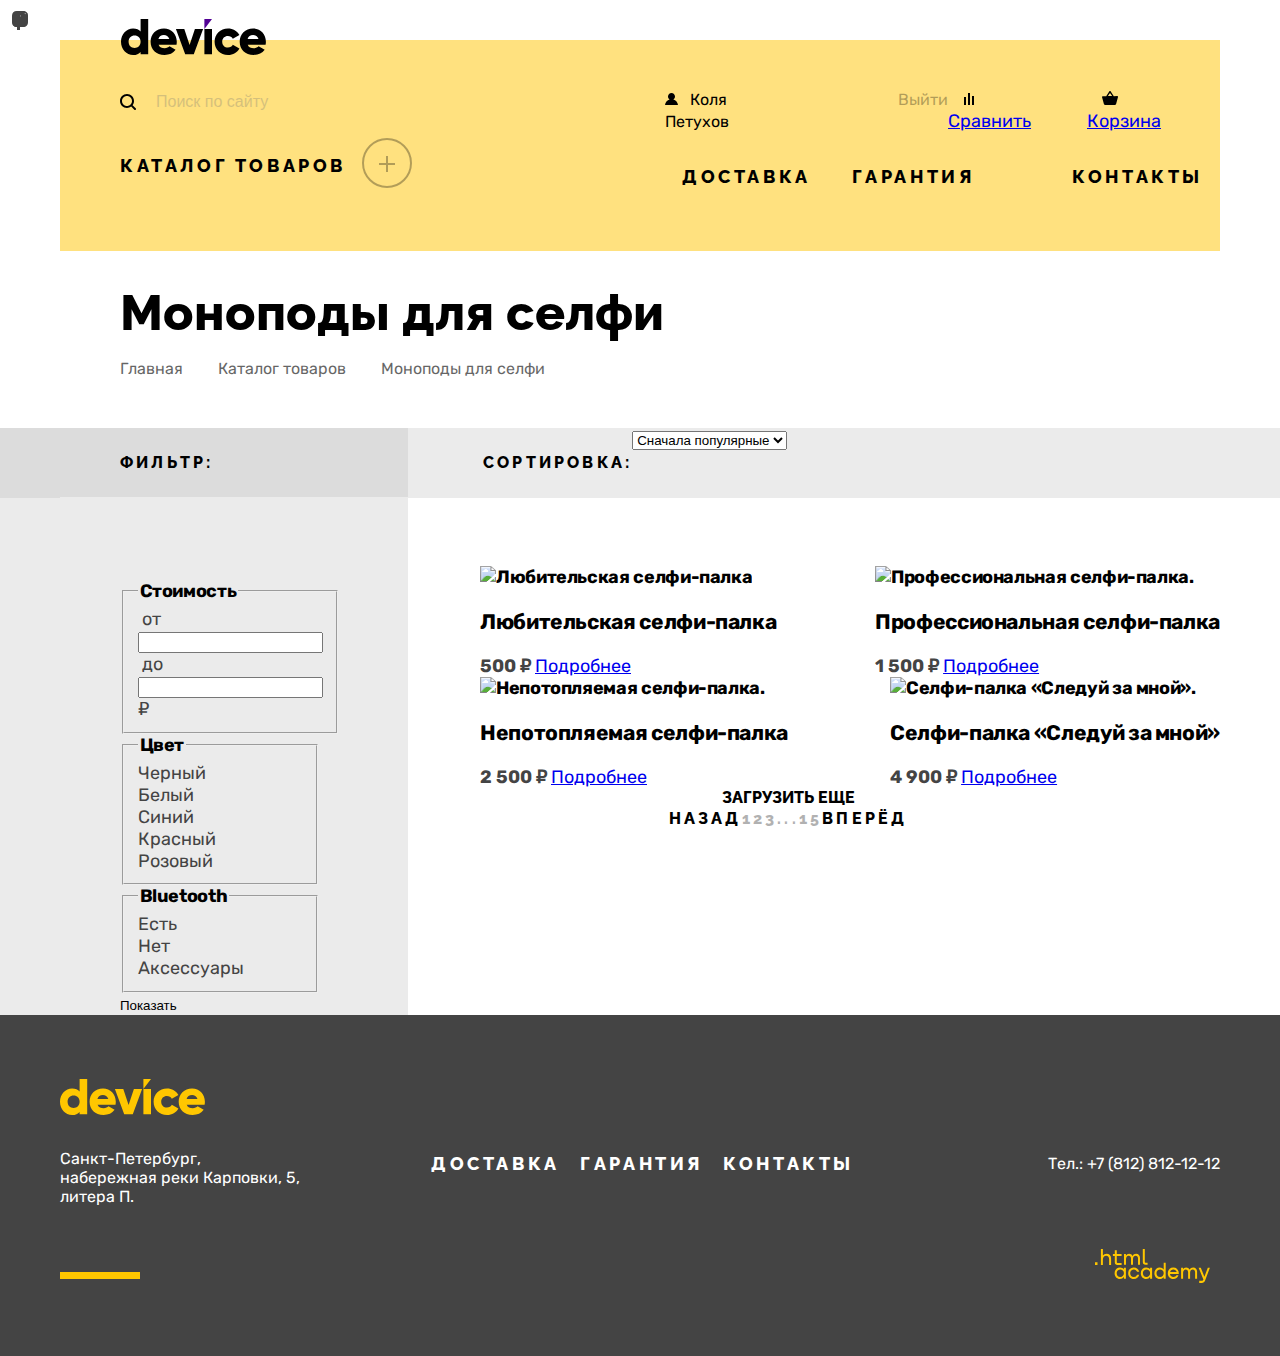
==== commit 09ac743a: "то, что есть на данный момент" ====
--- a/catalog-monopods.html
+++ b/catalog-monopods.html
@@ -18,26 +18,33 @@
       <section class="navigation-content">
         <h2 class="visually-hidden">Навигация по сайту</h2>
         <div class="navigation">
-          <a class="logo-device" href="#"><img class="logo" src="images/logo/Logo-black.svg"
+          <a class="logo-device" href="#"><img class="logo" src="images/logo/logo-black.svg"
               alt="Логотип онлайн-магазина Девайс." width="145" height="36"></a>
           <ul class="main-navigation reset-list">
             <li class="navigation-site">
-              <a class="search" href="#">Поиск по сайту</a>
+              <form class="search" action="htpps://echo.html-academy.ru//" method="post">
+                <div class="search-container">
+                <input class="search-box" type="text" id="search-query" name="search-field" placeholder="Поиск по сайту">
+                <button class="search-button" type="submit">
+                  <span class="search-button-text">Найти</span>
+                </button>
+              </div>
+              </form>
             </li>
             <li class="navigation-site">
-              <a class="catalogue" href="catalogue.html">Каталог товаров</a>
+              <a class="catalog" href="catalog.html">Каталог товаров</a>
             </li>
           </ul>
         </div>
-        <section class="user-interface">
+        <section class="user-nav-catalog">
           <div class="navigation-user-container">
             <h2 class="visually-hidden">Интерфейс пользователя</h2>
             <ul class="navigation-list reset-list">
               <li class="navigation-user">
-                <a class="enter" href="#">Коля Петухов</a>
+                <a class="user-link" href="#">Коля Петухов</a>
               </li>
               <li class="navigation-user">
-                <a class="visually-hidden" href="#">Выйти</a>
+                <a class="exit" href="#">Выйти</a>
               </li>
               <li class="navigation-user">
                 <a class="compare" href="#">Сравнить</a>
@@ -47,7 +54,7 @@
               </li>
             </ul>
           </div>
-          <div class="information-container">
+          <div class="site-nav">
             <h2 class="visually-hidden">Информация</h2>
             <ul class="info-list reset-list">
               <li class="information">
@@ -186,7 +193,9 @@
                 </li>
               </ul>
             </fieldset>
-            <button class="button-submit" type="submit">Показать</button>
+            <button class="yellow-button" type="submit">
+              Показать
+            </button>
           </div>
         </section>
       </div>
@@ -216,7 +225,7 @@
                   <h3 class="catalog-item-title">Любительская селфи-палка</h3>
                 </a>
                 <b class="catalog-item-price">500 ₽</b>
-                <a class="catalog-item-button button" href="#">Подробнее</a>
+                <a class="yellow-button button" href="#">Подробнее</a>
               </article>
             </li>
             <li class="catalog-item">
@@ -227,7 +236,7 @@
                   <h3 class="catalog-item-title">Профессиональная селфи-палка</h3>
                 </a>
                 <b class="catalog-item-price">1 500 ₽</b>
-                <a class="catalog-item-button button" href="#">Подробнее</a>
+                <a class="yellow-button button" href="#">Подробнее</a>
               </article>
             </li>
             <li class="catalog-item">
@@ -238,7 +247,7 @@
                   <h3 class="catalog-item-title">Непотопляемая селфи-палка</h3>
                 </a>
                 <b class="catalog-item-price">2 500 ₽</b>
-                <a class="catalog-item-button button" href="#">Подробнее</a>
+                <a class="yellow-button button" href="#">Подробнее</a>
               </article>
             </li>
             <li class="catalog-item">
@@ -249,7 +258,7 @@
                   <h3 class="catalog-item-title">Селфи-палка «Следуй за мной»</h3>
                 </a>
                 <b class="catalog-item-price">4 900 ₽</b>
-                <a class="catalog-item-button button" href="#">Подробнее</a>
+                <a class="yellow-button button" href="#">Подробнее</a>
               </article>
             </li>
           </ul>
@@ -304,16 +313,16 @@
     <div class="page-footer-container">
       <section class="logo-container">
         <h2 class="visually-hidden">Адрес онлайн-магазина Девайс.</h2>
-        <img class="logo" src="images/logo/logo-yellow.svg" alt="Логотип онлайн-магазина Девайс." width="145"
+        <img class="logo-footer" src="images/logo/logo-yellow.svg" alt="Логотип онлайн-магазина Девайс." width="145"
           height="36">
         <address class="footer-contacts-address">
           <p class="footer-adress">Санкт-Петербург, набережная реки Карповки, 5, литера П.</p>
         </address>
       </section>
       <section class="footer-customer-information">
-        <div class="footer-info">
+
           <h2 class="visually-hidden">Информация</h2>
-          <ul class="info reset-list">
+          <ul class="footer-info reset-list">
             <li class="footer-information">
               <a class="footer-services" href="delivery.html">Доставка</a>
             </li>
@@ -324,28 +333,25 @@
               <a class="footer-services" href="contacts.html">Контакты</a>
             </li>
           </ul>
-        </div>
+
         <div class="social-media">
           <h2 class="visually-hidden">Социальные сети</h2>
           <ul class="footer-social-media-list reset-list">
             <li class="footer-social-media-item">
-              <a class="button" href="htpps://facebook.com/htmlcademy/"></a>
-              <span class="visually-hidden">facebook</span>
+              <a aria-label="Переход на страницу facebook" class="button-fb" href="htpps://facebook.com/htmlcademy/"></a>
             </li>
             <li class="footer-social-media-item">
-              <a class="button" href="htpps://instagram.com/htmlcademy/"></a>
-              <span class="visually-hidden">instagram</span>
+              <a aria-label="Переход на страницу instagram" class="button-inst" href="htpps://instagram.com/htmlcademy/"></a>
             </li>
             <li class="footer-social-media-item">
-              <a class="button" href="htpps://twitter.com/htmlcademy/"></a>
-              <span class="visually-hidden">twitter</span>
+              <a aria-label="Переход на страницу twitter" class="button-tw" href="htpps://twitter.com/htmlcademy/"></a>
             </li>
           </ul>
         </div>
       </section>
       <section class="footer-phone-container">
         <h2 class="visually-hidden">Телефон онлайн-магазина Девайс.</h2>
-        <a class="footer-phone" href="tel:88128121212"> Тел.: +7 (812) 812-12-12</a>
+        <a aria-label="Позвонить в онлайн-магазин Девайс." class="footer-phone" href="tel:88128121212"> Тел.: +7 (812) 812-12-12</a>
         <a class="logo-html-academy" href="htpps://htmlcademy.ru/">
           <img class="made-in" src="images/logo/html-academy.svg" alt="Логотип HTML-Академия." width="115"
             height="34"></a>
--- a/styles/styles.css
+++ b/styles/styles.css
@@ -1,61 +1,78 @@
 /* ====== FONTS ====== */
 
 @font-face {
-  font-family: Rubik;
+  font-family: "rubik";
   font-style: normal;
   font-weight: 400;
-  src: url("fonts/Rubik-400.woff2") format("woff2");
+  src: url("../fonts/rubik/rubik-400.woff2") format("woff2");
   font-display: swap;
 }
-
 @font-face {
-  font-family: Rubik;
+  font-family: "rubik";
   font-style: normal;
   font-weight: 700;
-  src: url("fonts/Rubik-700.woff2") format("woff2");
+  src: url("../fonts/rubik/rubik-700.woff2") format("woff2");
   font-display: swap;
 }
 @font-face {
-  font-family: Rubik;
-  font-style: normal;
-  font-weight: 800;
-  src: url("fonts/Rubik-800.woff2") format("woff2");
+  font-family: "rubik";
+  font-style: normal;
+  font-weight: 800;
+  src: url("../fonts/rubik/rubik-800.woff2") format("woff2");
   font-display: swap;
 }
 @font-face {
-  font-family: Raleway;
-  font-style: normal;
-  font-weight: 800;
-  src: url("fonts/Raleway-800.woff2") format("woff2");
+  font-family: "raleway";
+  font-style: normal;
+  font-weight: 800;
+  src: url("../fonts/raleway/raleway-800.woff2") format("woff2");
   font-display: swap;
-
-  /* ====== GLOBAL ====== */
-}
+}
+
+/* ====== GLOBAL ====== */
+
 html {
   height: 100%;
 }
+
 body {
   display: flex;
   margin: 0;
   padding: 0;
   flex-direction: column;
-  font-family: Rubik, sans-serif;
+  font-family: "rubik", "verdana", sans-serif;
   font-size: 18px;
-  line-height: 30px;
   color: #444444;
   background: #ffffff;
-}
+  height: 100%;
+}
+button {
+  border: 0;
+  padding: 0;
+  outline: 0;
+  background-color: transparent;
+}
+
 .main-container {
   flex-grow: 1;
-}
+  width: 100%;
+}
+
 .page-container {
   margin: 0 auto;
 }
+
 .visually-hidden {
   position: absolute;
-  z-index: -1;
-  opacity: 0;
-}
+  width: 1px;
+  height: 1px;
+  margin: -1px;
+  border: 0;
+  padding: 0;
+  clip: rect(0 0 0 0);
+  overflow: hidden;
+}
+
 .reset-list {
   margin: 0;
   padding: 0;
@@ -64,22 +81,51 @@
 
 /* ====== BUTTONS ====== */
 
-.detail,
-.more-info,
-.mail-us,
-.button-submit,
-.catalog-item-button {
-  font-family: Raleway, sans-serif;
-  font-weight: 800;
+.universal-button {
+  display: inline-block;
+  position: relative;
+  height: 40px;
+  width: 220px;
+  text-align: center;
+  line-height: 20px;
+  border: none;
+  background: none;
+  padding: 0px;
+  font-family: "raleway", "verdana", sans-serif;
+  font-weight: 800;
+  font-style: normal;
   font-size: 18px;
-  line-height: 21px;
-  text-align: center;
   letter-spacing: 0.2em;
   text-transform: uppercase;
   color: #000000;
-  text-decoration: none;
-  background-color: #ffe17f;
-  background-size: 259px 8px;
+  border: none;
+  outline: none;
+}
+
+.background-universal-button {
+  position: absolute;
+  display: flex;
+  justify-content: center;
+  align-items: center;
+   width: 100%;
+  height: 8px;
+  background-color: #ffc700;
+  content: " ";
+  z-index: 0;
+  border: none;
+  outline: none;
+  transform: translateY(-50%);
+}
+
+.universal-button:focus > .background-universal-button {
+  background-color: #AF4FFF;
+}
+.universal-button:hover > .background-universal-button {
+  background-color: #ffc700;
+  padding: 15px 0;
+}
+.universal-button:active {
+  opacity: 0.3;
 }
 
 /* ====== PAGE-HEADER ====== */
@@ -96,75 +142,406 @@
   margin-top: 40px;
   color: #000000;
   background-color: #ffe17f;
-  max-width: 1160px;
+  width: 1160px;
+  justify-content: space-between;
 }
 
 .navigation-content {
   display: flex;
-  flex-direction: row;
   background-color: #ffe17f;
 }
+
 .navigation {
+  position: relative;
   display: flex;
   flex-direction: column;
-  width: 560px;
-  margin-top: -23px;
-  margin-left: 60px;
-  margin-right: 40px;
-}
-.user-interface {
+  padding-right: 23px;
+}
+
+.user-nav {
   display: flex;
   flex-direction: column;
-  margin: 0;
-  padding-top: 49px;
-  width: 560px;
-}
+  margin-top: 42px;
+  margin-bottom: 156px;
+  padding-right: 40px;
+  width: 100%;
+}
+.navigation-user:nth-child(1) {
+  margin-right: 127px;
+}
+.navigation-user:nth-child(3) {
+  position: relative;
+  margin-right: 3px;
+}
+
 .navigation-user-container {
-  padding-left: 49px;
-  padding-bottom: 44px;
-}
-.information-container {
-  padding-bottom: 53px;
-}
+  margin-bottom: 23px;
+
+ }
+
+.main-navigation {
+  display: flex;
+  flex-direction: column;
+  margin-top: 20px;
+}
+
+.logo-device {
+  display: block;
+  height: 36px;
+  width: 145px;
+  padding: 10px;
+  margin-top: -31px;
+  margin-left: 51px;
+}
+.logo-device:focus {
+  display: block;
+  outline: 2px solid #af4fff;
+  border-radius: 20px;
+}
+.navigation-site:nth-child(1) {
+  margin-left: 44px;
+}
+.navigation-site:nth-child(2) {
+  margin-left: 50px;
+}
+
 .search {
+  position: relative;
+}
+.search::before {
+  position: absolute;
+  content: url("../images/search.svg");
+  width: 16px;
+  height: 16px;
+  left: 16px;
+  z-index: 5;
+  top: 8px;
+}
+.search-container {
+  display: flex;
+  position: relative;
+}
+.search-box:focus {
+  outline: 2px solid #af4fff;
+  border-radius: 20px;
+}
+.search-box:not(:placeholder-shown) + .search-button {
+  display: block;
+  outline: 2px solid #000000;
+}
+.search-box:not(:placeholder-shown) {
+  outline: 2px solid #000000;
+  border-radius: 20px;
+}
+.search-box {
+  width: 460px;
+  border: 0;
+  padding-left: 52px;
+  padding-top: 10px;
+  padding-bottom: 10px;
+  background-color: #ffe17f;
+}
+.search-box::placeholder {
   font-size: 16px;
   line-height: 19px;
-  color: #000000;
   opacity: 0.3;
-  text-decoration: none;
-}
-.catalogue {
-  font-family: Raleway, sans-serif;
+}
+.search-box:hover::placeholder {
+  opacity: 0.6;
+}
+
+.search-button {
+  display: none;
+  position: absolute;
+  outline: 2px solid #000000;
+  border: 0;
+  border-radius: 0px 20px 20px 0px;
+  padding-top: 8px;
+  padding-bottom: 9px;
+  width: 158px;
+  background-color: #ffe17f;
+  font-size: 16px;
+  right: 0px;
+  top: 0px;
+}
+
+.search-button:hover {
+  background-color: #000000;
+  color: #ffffff;
+  border: 0;
+}
+.search-button:active {
+  background-color: #000000;
+  color: rgba(255, 255, 255, 0.3);
+  border: 0;
+}
+.search-button:focus {
+  color: 2px solid #af4fff;
+  border: 0;
+}
+.catalog:focus {
+  outline: 2px solid #af4fff;
+  border-radius: 20px;
+}
+.catalog:hover::before {
+  border: 2px solid #000000;
+}
+.catalog:hover::after {
+  content: "";
+  background-color: black;
+  width: 16px;
+  height: 2px;
+  margin-top: 8px;
+  opacity: 1;
+}
+
+.catalog:active {
+  opacity: 0.3;
+}
+.catalog:active::before {
+  border: 2px solid #000000;
+  opacity: 0.3;
+}
+.catalog:active::after {
+  content: "";
+  background-color: black;
+  width: 16px;
+  height: 2px;
+  margin-top: 8px;
+}
+.catalog:focus:hover {
+  outline: none;
+  border: none;
+}
+.catalog {
+  position: relative;
+  display: block;
+  font-family: "raleway", "verdana", sans-serif;
   font-style: normal;
   font-weight: 800;
   font-size: 18px;
-  line-height: 21px;
   letter-spacing: 0.2em;
   text-transform: uppercase;
   color: #000000;
   text-decoration: none;
-}
-.enter,
-.compare,
+  padding: 10px;
+  margin-top: 25px;
+  width: 230px;
+}
+
+.catalog::after {
+  position: absolute;
+  content: url("../images/plus.svg");
+  width: 16px;
+  height: 16px;
+  left: 269px;
+  opacity: 0.3;
+}
+
+.catalog::before {
+  content: "";
+  border: 2px solid rgba(0, 0, 0, 0.3);
+  border-radius: 50%;
+  width: 46px;
+  height: 46px;
+  float: right;
+  position: absolute;
+  margin-left: 242px;
+  margin-top: -17px;
+}
+
+.login-link::before {
+  content: url("../images/user.svg");
+  width: 13px;
+  height: 12px;
+  padding-right: 12px;
+}
+
+.login-link {
+
+  padding: 10px;
+  padding-left: 18px;
+  padding-right: 20px;
+}
+.login-link:hover {
+  opacity: 0.6;
+}
+.login-link:active {
+  opacity: 0.3;
+}
+.login-link:focus {
+  outline: 2px solid #af4fff;
+  border-radius: 20px;
+}
+
+.compare {
+  padding: 10px;
+  padding-left: 16px;
+  padding-right: 18px;
+}
+.compare:hover {
+  opacity: 0.6;
+}
+.compare:active {
+  opacity: 0.3;
+}
+.compare:focus {
+  outline: 2px solid #af4fff;
+
+  border-radius: 20px;
+}
+
+.compare::before {
+  content: url("../images/compare.svg");
+  width: 10px;
+  height: 12px;
+  padding-right: 10px;
+}
+
 .basket {
+padding: 10px;
+  position: relative;
+  padding-left: 15px;
+  padding-right: 19px;
+  background-color: transparent;
+  border: none;
+
+}
+.counter {
+  background-color: #ffffff;
+  border-radius: 50%;
+  display: inline-block;
+  font-size: 14px;
+  padding: 2px 7px;
+  position: absolute;
+  left: 0px;
+  top: 10px;
+}
+.basket:before {
+  content: url("../images/basket.svg");
+  width: 16px;
+  height: 14px;
+  margin-right: 10px;
+}
+.basket:focus {
+  outline: 2px solid #af4fff;
+  box-sizing: border-box;
+  border-radius: 20px;
+}
+
+.user-link,
+.navigation-user-text,
+.exit {
   font-size: 16px;
-  line-height: 19px;
   text-decoration: none;
   color: #000000;
 }
+
+.info-list li:nth-child(1) {
+  display: flex;
+  margin-right: -57px;
+}
+
+.info-list li:nth-child(2) {
+  display: flex;
+
+}
+
+.information-contacts {
+  display: flex;
+  justify-content: flex-end;
+  padding-left: 4px;
+}
+.information {
+  position: relative;
+
+}
+
 .information-delivery,
 .information-guarantee,
 .information-contacts {
-  font-family: Raleway, sans-serif;
+  font-family: "raleway", "verdana", sans-serif;
   font-style: normal;
   font-weight: 800;
   font-size: 18px;
-  line-height: 21px;
   letter-spacing: 0.2em;
   text-decoration: none;
   text-transform: uppercase;
-  color: #000000;
-}
+  padding: 11px 17px;
+  text-align: center;
+  box-sizing: border-box;
+  color: #000000;
+}
+
+
+.information-delivery::after {
+  display: none;
+  position: absolute;
+  content: "";
+  background-color: #000000;
+  width: 125px;
+  height: 3px;
+  bottom: 0;
+  left: 17px;
+}
+.information-guarantee::after {
+  display: none;
+  position: absolute;
+  content: "";
+  background-color: #000000;
+  width: 125px;
+  height: 3px;
+  bottom: 0;
+  left: 15px;
+}
+.information-contacts::after {
+  display: none;
+  position: absolute;
+  content: "";
+  background-color: #000000;
+  width: 125px;
+  height: 3px;
+  bottom: 0;
+  right: 22px;
+}
+
+
+.information-delivery:focus,
+.information-guarantee:focus,
+.information-contacts:focus {
+  outline: 2px solid #af4fff;
+  border-radius: 20px;
+}
+.information-delivery:focus:hover,
+.information-guarantee:focus:hover,
+.information-contacts:focus:hover {
+  border: none;
+  outline: none;
+}
+.information-delivery:focus-visible,
+.information-guarantee:focus-visible,
+.information-contacts:focus-visible {
+  border: none;
+}
+
+.information-delivery:hover::after,
+.information-guarantee:hover::after,
+.information-contacts:hover::after {
+  display: block;
+}
+
+.information-delivery:active::after,
+.information-guarantee:active::after,
+.information-contacts:active::after {
+   display: block;
+  opacity: 0.3;
+}
+.information-delivery:active,
+.information-guarantee:active,
+.information-contacts:active {
+  opacity: 0.3;
+}
+
 
 .main-index {
   color: #444444;
@@ -175,36 +552,199 @@
 
 .products-slider {
   display: flex;
-  flex-direction: row;
   margin: 0 auto;
   padding: 0;
   justify-content: space-between;
   width: 1160px;
-}
+  position: relative;
+  align-items: center;
+  margin-top: -152px;
+  margin-bottom: 70px;
+}
+.products-slider.unactive {
+  display: none;
+}
+
+.slider-controls {
+  justify-content: space-between;
+  position: absolute;
+  width: 560px;
+  display: flex;
+}
+
 .slider-photo-img {
+  display: block;
   margin: 0;
   padding: 0;
 }
+
+.slider-button {
+  border: 0;
+  background: none;
+  display: flex;
+  justify-content: space-between;
+  content: url("../images/left-tall-arrow.svg");
+  padding: 10px;
+  margin: 0 10px;
+}
+
+.slider-button:hover {
+  opacity: 0.6;
+}
+.slider-button:focus-visible {
+  outline: 2px solid #af4fff;
+  border-radius: 6px;
+}
+.slider-button:active {
+  opacity: 0.3;
+}
+
+.slider-next {
+  transform: rotate(180deg);
+}
+
 .slider-info {
+  margin-top: 86px;
   width: 560px;
 }
+
 .slogan {
-  font-family: Raleway, sans-serif;
+  position: relative;
+  font-family: "raleway", "verdana", sans-serif;
   font-weight: 800;
   font-size: 50px;
   line-height: 50px;
   color: #000000;
+  margin: 0;
+  margin-bottom: 28px;
+  z-index: 10;
+}
+.slogan-quadro::before {
+  content: "01";
+  width: 250px;
+  height: 135px;
+  color: #ffffff;
+  float: right;
+  font-family: "rubik", "verdana", sans-serif;
+  font-style: normal;
+  font-weight: 800;
+  font-size: 180px;
+  line-height: 30px;
+  position: absolute;
+  z-index: -1;
+  margin-top: -40px;
+  margin-left: 290px;
+}
+
+.slogan-whatch::before {
+  content: "02";
+  width: 250px;
+  height: 135px;
+  color: #ffffff;
+  float: right;
+  font-family: "rubik", "verdana", sans-serif;
+  font-style: normal;
+  font-weight: 800;
+  font-size: 180px;
+  line-height: 30px;
+  position: absolute;
+  z-index: -1;
+  margin-top: -40px;
+  margin-left: 265px;
+}
+.slogan-selfi::before {
+  content: "03";
+  width: 250px;
+  height: 135px;
+  color: #ffffff;
+  float: right;
+  font-family: "rubik", "verdana", sans-serif;
+  font-style: normal;
+  font-weight: 800;
+  font-size: 180px;
+  line-height: 30px;
+  position: absolute;
+  z-index: -1;
+  margin-top: -40px;
+  margin-left: 265px;
+}
+
+.product-description {
+  font-family: "rubik", "verdana", sans-serif;
+  font-style: normal;
+  font-weight: normal;
+  font-size: 18px;
+  line-height: 30px;
+  color: #444444;
+  margin: 0;
+  margin-bottom: 48px;
+}
+
+.slaider-pagination-container {
+  display: flex;
+  justify-content: space-between;
+  align-items: center;
+}
+
+.slaider-pagination {
+  display: flex;
+  justify-content: space-between;
+  min-width: 80px;
+  margin-right: 60px;
+}
+
+.slaider-pagination-button {
+  display: block;
+  box-sizing: border-box;
+  width: 12px;
+  height: 12px;
+  border-radius: 50%;
+  border: black;
+  background-color: #ffffff;
+}
+.slaider-pagination-button-selected {
+  display: block;
+  box-sizing: border-box;
+  width: 12px;
+  height: 12px;
+  border-radius: 50%;
+  background-color: black;
+}
+.slaider-pagination-button {
+  box-sizing: border-box;
+  width: 12px;
+  height: 12px;
+  border-radius: 50%;
+  border: 2px solid #000000;
+}
+.slaider-pagination-button:focus {
+  border: 2px solid #AF4FFF;
+}
+.slaider-pagination-button:hover {
+  opacity: 0.6;
+}
+.slaider-pagination-button:hover {
+  opacity: 0.3;
+}
+.item-characteristics {
+  margin-top: 55px;
+  min-width: 320px;
+  border-collapse: collapse;
 }
 
 .table-header {
+  font-family: "rubik", "verdana", sans-serif;
+  font-style: normal;
+  font-weight: 400;
   font-size: 36px;
-  line-height: 30px;
-  color: #000000;
-}
+  color: #000000;
+  width: 160px;
+}
+
 .table-row {
-  font-family: Rubik, sans-serif;
+  font-family: "rubik", "verdana", sans-serif;
   font-size: 16px;
-  line-height: 30px;
+  line-height: 32px;
 }
 
 /* ====== POPULAR PRODUCTS ====== */
@@ -212,20 +752,81 @@
 .popular-products-section {
   width: 1160px;
   margin: 0% auto;
-}
+  margin-bottom: 162px;
+}
+
 .popular-products {
-  display: flex;
-  flex-direction: row;
-  margin-bottom: 69px;
-  margin-top: 69px;
-  padding: 0;
-  justify-content: space-between;
-}
+  display: grid;
+  grid-template-columns: 160px 160px 160px 160px 160px 160px;
+  grid-template-rows: 160px 60px;
+  gap: 40px;
+}
+
+.background-popular {
+  grid-row-start: 1;
+  grid-column-start: 1;
+  grid-column-end: 5;
+  background-color: #ffe17f;
+  width: 160px;
+  height: 160px;
+  margin-bottom: 33px;
+
+}
+.background-popular:hover {
+  background: #FFC700;
+}
+.products-category-item:focus {
+  color: #AF4FFF;
+  outline: none;
+  border: none;
+}
+.products-category-item:focus {
+ opacity: 0.3;
+  outline: none;
+  border: none;
+}
+
+.background-popular-vr {
+  background-image: url("../images/virtual.svg");
+  background-repeat: no-repeat;
+  background-position: center;
+
+}
+
+.background-popular-ms {
+  background-image: url("../images/monopod-vector.svg");
+  background-repeat: no-repeat;
+  background-position: center bottom;
+}
+
+.background-popular-ec {
+  background-image: url("../images/camera.svg");
+  background-repeat: no-repeat;
+  background-position: center;
+}
+
+.background-popular-fb {
+  background-image: url("../images/fitness-braslet.svg");
+  background-repeat: no-repeat;
+  background-position: center;
+}
+
+.background-popular-sw {
+  background-image: url("../images/watch.svg");
+  background-repeat: no-repeat;
+  background-position: center;
+}
+
+.background-popular-qq {
+  background-image: url("../images/quadcopter.svg");
+  background-repeat: no-repeat;
+  background-position: center;
+}
+
 .products-category-item {
-  font-family: Raleway, sans-serif;
+  font-family: "raleway", "verdana", sans-serif;
   font-weight: 800;
   font-size: 18px;
-  line-height: 24px;
   letter-spacing: -0.02em;
   color: #000000;
   text-decoration: none;
@@ -235,61 +836,191 @@
 
 .service-container {
   display: flex;
-  flex-direction: row;
   width: 100%;
+  min-height: 288px;
   margin: 0 auto;
   background-color: #f0f0f0;
   align-items: center;
 }
+
 .service-container-text {
   display: flex;
-  flex-direction: row;
   width: 1160px;
   margin: 0 auto;
-}
+  margin-top: -100px;
+}
+
+.background-popular {
+  background-color: #ffe17f;
+}
+
 .services {
-  padding: 0;
-  margin: 0;
-}
+  display: flex;
+  flex-direction: column;
+  flex: 0 0 100%;
+  margin-top: 85px;
+}
+
+.service-item {
+  margin-bottom: 26px;
+}
+
+.delivery.active {
+  max-width: 880px;
+  display: block;
+}
+.delivery {
+  max-width: 880px;
+  display: none;
+}
+
+.delivery-header {
+  font-family: "raleway", "verdana", sans-serif;
+  font-weight: 800;
+  line-height: 50px;
+  font-size: 50px;
+  color: #000000;
+  padding-left: 113px;
+  width: 695px;
+  margin-top: -6px;
+}
+
+.delivery-header::after {
+  content: url("../images/delivery-man.svg");
+  width: 136px;
+  height: 164px;
+  float: right;
+  margin-top: 14px;
+}
+.about-delivery {
+  padding-left: 114px;
+  width: 497px;
+  line-height: 30px;
+  margin-top: -8px;
+}
+
+.warranty-header {
+  font-family: "raleway", "verdana", sans-serif;
+  font-weight: 800;
+  line-height: 50px;
+  font-size: 50px;
+  color: #000000;
+  padding-left: 113px;
+  width: 679px;
+  margin-top: -6px;
+}
+.warranty-header::after {
+  content: url("../images/warranty.svg");
+  width: 163px;
+  height: 188px;
+  float: right;
+  margin-top: -10px;
+}
+.about-warranty {
+  padding-left: 114px;
+  width: 497px;
+  line-height: 30px;
+  margin-top: -8px;
+}
+
+.credit-header {
+  font-family: "raleway", "verdana", sans-serif;
+  font-weight: 800;
+  line-height: 50px;
+  font-size: 50px;
+  color: #000000;
+  padding-left: 113px;
+  width: 670px;
+  margin-top: -6px;
+}
+.credit-header::after {
+  content: url("../images/credit.svg");
+  width: 136px;
+  height: 164px;
+  float: right;
+  margin-top: -12px;
+}
+.about-credit {
+  padding-left: 114px;
+  width: 497px;
+  line-height: 30px;
+  margin-top: -8px;
+}
+
 .service-item-container {
-  margin: 0;
-  padding: 0;
+  display: flex;
   width: 280px;
-}
-.service-button-2,
-.service-button-3 {
-  font-family: Raleway, sans-serif;
-  font-weight: 800;
+  border-right: 7px solid #000000;
+  min-height: 319px;
+  margin-top: -80px;
+}
+
+.service-button {
+  display: inline-block;
+  position: relative;
+  height: 40px;
+  width: 160px;
+  text-align: center;
+  line-height: 20px;
+  border: none;
+  background: none;
+  padding: 0px;
+
+  font-family: "raleway", "verdana", sans-serif;
+  font-weight: 800;
+  font-style: normal;
   font-size: 18px;
-  line-height: 21px;
-  text-align: center;
   letter-spacing: 0.2em;
   text-transform: uppercase;
-  text-decoration: none;
-  background-color: #ffe17f;
-  background-size: 259px 8px;
-  border: 0;
-}
-.service-button-1 {
-  font-family: Raleway, sans-serif;
-  font-weight: 800;
-  font-size: 18px;
-  line-height: 21px;
-  text-align: center;
-  letter-spacing: 0.2em;
+  color: #000000;
+  border: none;
+  outline: none;
+}
+
+.service-button:hover {
+  background-color: #ffc700;
+  border: none;
+  outline: none;
+}
+
+.service-button span {
+  position: relative;
+  z-index: 10;
+}
+
+.service-button:before,
+.service-button:focus:hover:before {
+  position: absolute;
+  top: 50%;
+  left: 0px;
+  transform: translateY(-50%);
+  width: 100%;
+  height: 8px;
+  background-color: #ffc700;
+
+  content: " ";
+
+  z-index: 0;
+  border: none;
+  outline: none;
+}
+
+.service-button:focus:before {
+  background-color: #af4fff;
+  border: none;
+  outline: none;
+}
+
+.service-button.active {
   color: #ffe17f;
-  text-transform: uppercase;
-  text-decoration: none;
-  background-color: #000000;
-  background-size: 280px 40px;
-  border: 0;
-}
-.delivery-header {
-  font-family: Raleway, sans-serif;
-  font-weight: 800;
-  font-size: 50px;
-  line-height: 50px;
-  color: #000000;
+  width: 100%;
+  text-align: left;
+  padding-left: 15px;
+  background-color: black;
+}
+
+.service-button.active:before {
+  display: none;
 }
 
 /* ====== DELIVERY RARE ITEM ====== */
@@ -298,14 +1029,35 @@
   display: flex;
   justify-content: center;
   margin: 0% auto;
-  margin-top: 90px;
-  padding-top: 37px;
-  padding-bottom: 43px;
+  margin-top: 89px;
   background-color: #f0f0f0;
   width: 1160px;
-}
+  height: 100px;
+}
+
+
+.delivery-rare-item::before {
+  content: url("../images/delivery-van.svg");
+  width: 47px;
+  height: 31px;
+  background-color: #ffe17f;
+  padding-top: 35px;
+  padding-bottom: 34px;
+  padding-left: 39px;
+  padding-right: 39px;
+  float: left;
+position: absolute;
+left: 0;
+top: 0;
+}
+
 .delivery-rare-item {
-  font-family: Raleway, sans-serif;
+  position: relative;
+  width: 100%;
+}
+
+.delivery-rare-item-text {
+  font-family: "raleway", "verdana", sans-serif;
   font-weight: 800;
   font-size: 20px;
   line-height: 23px;
@@ -314,59 +1066,172 @@
   text-transform: uppercase;
   text-decoration: none;
   color: #000000;
-  margin: 0;
-  padding: 0;
-}
+}
+
+.delivery-rare-item::after {
+  position: absolute;
+  content: url("../images/info.svg");
+  width: 40px;
+  height: 40px;
+  float: right;
+  right: 33px;
+      top: 30px;
+}
+.delivery-rare-item:focus {
+  box-sizing: border-box;
+  outline: 5px solid #AF4FFF;
+}
+.delivery-rare-item:hover::before {
+  background-color: #FFC700;
+}
+.delivery-rare-item:hover::after {
+  color: #000000;
+  background-color: #ebebeb;
+  border-radius: 50%;
+}
+.delivery-rare-item:active {
+  opacity: 0.6;
+}
+.delivery-rare-item:focus:hover,
+.delivery-rare-item:focus-visible {
+  outline: none;
+}
+
 
 /* ====== ABOUT COMPANY ====== */
 
 .about-us-container {
   display: flex;
-  flex-flow: row;
-  justify-content: space-between;
   background-color: #ffffff;
   margin: 0 auto;
   width: 1160px;
-  margin-bottom: 87px;
-}
+  margin-bottom: 83px;
+}
+
+.advantages {
+  width: 497px;
+  margin-right: 103px;
+  position: relative;
+  padding-bottom: 30px;
+}
+
 .about-us {
-  width: 560px;
-  font-family: Raleway, sans-serif;
+  font-family: "raleway", "verdana", sans-serif;
   font-weight: 800;
   font-size: 50px;
   line-height: 50px;
   color: #000000;
-}
+  margin-top: 146px;
+  margin-bottom: 46px;
+}
+
+.about-us::before {
+  content: "";
+  width: 80px;
+  height: 7px;
+  float: left;
+  background-color: #000000;
+  margin-top: -49px;
+}
+
 .transport-companies {
+  display: flex;
+  flex-direction: column;
+  min-height: 130px;
   font-weight: bold;
   font-size: 18px;
-  line-height: 20px;
-  color: #000000;
+  color: #000000;
+  margin-top: 65px;
+  margin-left: 0;
+  margin-bottom: 47px;
+  padding: 0;
+  list-style: none;
+}
+
+.company-list {
+  margin: 9px 0px;
+}
+.company-list::before {
+  content: "";
+  float: left;
+  width: 8px;
+  height: 8px;
+  background-color: #ffe17f;
+  border-radius: 50%;
+  margin-top: 7px;
+  margin-right: 26px;
+}
+
+.p {
+  margin-bottom: 29px;
+}
+.universal-button-about-us {
+  width: 260px;
 }
 
 /* ====== CONTACTS ====== */
+.contacts {
+  display: flex;
+  flex-direction: column;
+  position: relative;
+  padding-bottom: 30px;
+}
 
 .contacts-title {
-  font-family: Raleway, sans-serif;
+  font-family: "raleway", "verdana", sans-serif;
   font-weight: 800;
   font-size: 50px;
   line-height: 50px;
   color: #000000;
-}
+  margin-top: 146px;
+  margin-bottom: 46px;
+}
+
+.contacts-title::before {
+  content: "";
+  width: 80px;
+  height: 7px;
+  float: left;
+  background-color: #000000;
+  margin-top: -49px;
+}
+
 .contacts-subtitle {
   font-weight: bold;
   font-size: 24px;
   line-height: 30px;
   color: #444444;
-}
+  margin-top: 30px;
+  margin-bottom: 15px;
+}
+
+.about-us-description,
+.contacts-title-description {
+  line-height: 30px;
+}
+
+.working-hours {
+  font-weight: bold;
+  font-size: 24px;
+  line-height: 30px;
+  color: #444444;
+  margin-top: 30px;
+  margin-bottom: 15px;
+}
+
+.contacts-shedule {
+  line-height: 30px;
+}
+
 .address,
 .contacts-adress,
 .contacts-phone {
   font-style: normal;
-}
+  line-height: 30px;
+}
+
 .contacts-phone {
   font-size: 18px;
-  line-height: 30px;
   text-decoration: none;
   text-decoration-line: underline;
   color: #444444;
@@ -375,62 +1240,103 @@
 /* ====== SUBSCRIBE ====== */
 
 .subscribe-container {
-  display: flex;
-  flex-direction: row;
-  flex-wrap: wrap;
-  width: 100%;
+  min-width: 100%;
   margin: 0% auto;
   background-color: #f0f0f0;
 }
-.subscribe-us {
-  display: flex;
-  flex-direction: row;
-  flex-wrap: wrap;
+
+.subscribe-content {
+  display: flex;
   width: 1160px;
-  margin: 0% auto;
-  padding-bottom: 131px;
-}
+  flex-direction: column;
+ padding-left: 140px;
+ padding-right: 140px;
+ padding-top: 75px;
+  }
+
+.subscribe-text {
+  display: flex;
+}
+
+.e-mail-adress {
+  display: flex;
+}
+
 .subscribe-title {
-  font-family: Raleway, sans-serif;
+  font-family: "raleway", "verdana", sans-serif;
   font-style: normal;
   font-weight: 800;
   font-size: 50px;
   line-height: 50px;
   color: #000000;
-  width: 560px;
-  margin-top: 75px;
-}
+  flex: 0 1 50%;
+  margin: 0;
+}
+
 .why-subscribe {
-  margin-top: 86px;
-  margin-left: 40px;
-}
+  line-height: 30px;
+  flex: 0 1 50%;
+
+}
+
+.subscribe-form {
+  display: flex;
+ width: 100%;
+  justify-content: space-between;
+}
+
 .address-box {
-  width: 601px;
+  display: block;
+  border: 0px;
+  background: none;
+  border-bottom: 3px solid rgba(0, 0, 0, 0.1);
+  width: 600px;
+}
+
+.address-box::placeholder {
+  font-size: 18px;
+  line-height: 30px;
+  color: #444444;
   height: 55px;
-  margin-top: 50px;
-}
-input::placeholder {
-  color: #444444;
   opacity: 0.5;
-}
+  margin: 0;
+  padding: 0;
+}
+
 .subscribe-button {
-  font-family: Raleway, sans-serif;
+  display: block;
+  border: 3px solid rgba(0, 0, 0, 0.1);
+  margin-top: 3px;
+  padding: 0;
+  width: 260px;
+  height: 55px;
+}
+
+.subscribe-button-text {
+  font-family: "raleway", "verdana", sans-serif;
   font-style: normal;
   font-weight: 800;
   font-size: 18px;
-  line-height: 21px;
   text-align: center;
   letter-spacing: 0.2em;
   text-transform: uppercase;
   color: #000000;
-  margin-top: 50px;
-  padding-top: 17px;
-  padding-bottom: 18px;
-}
+
+}
+
 .its-free {
-  margin-top: 50px;
-  margin-left: 171px;
-}
+  align-self: center;
+}
+
+.its-free::before {
+  content: url("../images/check.svg");
+  width: 14px;
+  height: 14px;
+  float: left;
+  margin-right: 22px;
+  margin-top: 3px;
+}
+
 
 /* ====== FOOTER ====== */
 
@@ -440,70 +1346,214 @@
   color: #ffffff;
   margin: 0 auto;
 }
+
 .page-footer-container {
   display: flex;
-  flex-direction: row;
+  justify-content: space-between;
   width: 1160px;
   margin: 0% auto;
 }
+
 .logo-container {
-  width: 238px;
-  padding-top: 62px;
-  margin-right: 114px;
-}
+  padding-top: 64px;
+  margin-right: 123px;
+}
+
+.logo-footer {
+  margin-bottom: 29px;
+}
+
+.footer-contacts-address::after {
+  content: "";
+  width: 80px;
+  height: 7px;
+  float: left;
+  background-color: #ffc700;
+  margin-top: 66px;
+  margin-bottom: 77px;
+}
+
 .footer-customer-information {
-  padding-top: 133px;
+  display: flex;
+  flex-direction: column;
+  width: 458px;
+  padding-top: 138px;
   margin: 0;
 }
-.info {
-  display: flex;
-  flex-direction: row;
-  flex-wrap: wrap;
-}
-.social-media {
-  display: flex;
-  flex-direction: row;
-  flex-wrap: wrap;
-}
+
+.footer-info {
+  display: flex;
+  justify-content: space-between;
+}
+
 .footer-phone-container {
-  margin-left: auto;
-  padding-top: 133px;
-  max-width: 293px;
-}
+  display: flex;
+  flex-direction: column;
+  align-items: flex-end;
+  width: 293px;
+  padding-top: 139px;
+  margin-left: 77px;
+}
+
 .footer a {
   font-size: 16px;
-  line-height: 19px;
-}
+}
+
 .footer-adress {
   font-style: normal;
   font-weight: normal;
   font-size: 16px;
-  line-height: 19px;
   color: #ffffff;
   text-decoration: none;
-}
+  line-height: 19px;
+  margin: 0;
+  padding: 0;
+  width: 240px;
+}
+
 .footer-phone {
-  font-family: Rubik, sans-serif;
+  font-family: "rubik", "verdana", sans-serif;
   font-style: normal;
   font-weight: normal;
   font-size: 16px;
-  line-height: 30px;
   text-decoration: none;
   color: #ffffff;
-}
+  margin-bottom: 66px;
+}
+
 .footer-services {
-  font-family: Raleway, sans-serif;
+  position: relative;
+  font-family: "raleway", "verdana", sans-serif;
   font-style: normal;
   font-weight: 800;
   font-size: 18px;
-  line-height: 21px;
   text-align: center;
   letter-spacing: 0.2em;
   text-transform: uppercase;
   text-decoration: none;
   color: #ffffff;
-}
-
+  width: 148px;
+  padding: 8px;
+}
+
+.social-media {
+  display: flex;
+  justify-content: center;
+}
+
+.footer-social-media-list {
+  display: flex;
+  justify-content: center;
+  margin-top: 62px;
+}
+.media-button {
+  position: relative;
+  width: 40px;
+  height: 40px;
+  display: flex;
+  background-color: rgb(255, 255, 255, 0.3);
+  width: 40px;
+  height: 40px;
+  border-radius: 50%;
+  margin: 0 8px;
+}
+.button-fb::before {
+  position: absolute;
+  content: url("../images/facebook.svg");
+  width: 9px;
+  height: 18px;
+  float: right;
+  left: 15px;
+  top: 12px;
+}
+
+.button-inst::before {
+  position: absolute;
+  content: url("../images/instagram.svg");
+  width: 16px;
+  height: 16px;
+  float: right;
+  left: 12px;
+      top: 10px;
+}
+
+.button-tw::before {
+  position: absolute;
+  content: url("../images/twitter.svg");
+  width: 15px;
+  height: 14px;
+  float: right;
+  left: 13px;
+  top: 10px;
+}
+.logo-html-academy {
+  padding: 10px;
+}
+.logo-html-academy:focus {
+  outline: 2px solid #AF4FFF;
+  box-sizing: border-box;
+  border-radius: 10px;
+  border: none;
+}
+.logo-html-academy:hover {
+
+}
+.logo-html-academy:active {
+
+}
+.footer-services::after {
+  display: none;
+  content: "";
+  background-color: #FFC700;
+  width: 125px;
+  height: 2px;
+position: absolute;
+bottom: 0;
+left: 9px;
+}
+.footer-services:focus {
+  outline: 2px solid #AF4FFF;
+  box-sizing: border-box;
+  border-radius: 25px;
+  border: none;
+}
+.footer-services:hover {
+  color: #FFC700;
+  }
+.footer-services:hover::after {
+  display: block;
+}
+.footer-services:hover::active {
+  display: block;
+ opacity: 0.3;
+}
+.footer-services:active {
+  color: #FFC700;
+  opacity: 0.3;
+}
+
+.footer-services:focus:active {
+outline: none;
+}
+.footer-services:focus:hover {
+  outline: none;
+  }
+.media-button:focus {
+outline: 5px solid #AF4FFF;
+border-radius: 50%;
+background-color: transparent;
+}
+.media-button:hover {
+  background-color: #FFC700;
+
+    }
+.media-button:active {
+background-color: #FFC700;
+opacity: 0.6;
+  }
+.media-button:focus:active {
+  outline: none;
+}
 /* ====== CATALOG PAGE ====== */
 
 /* ====== CATALOG HEADER ====== */
@@ -525,20 +1575,43 @@
   margin-top: 40px;
   color: #000000;
 }
+
+.user-nav-catalog {
+  display: flex;
+  flex: 0 1 50%;
+  flex-direction: column;
+  margin: 0;
+  margin-top: 48px;
+  width: 560px;
+  margin-bottom: 53px;
+  margin-left: 24px;
+}
+
 .navigation-list {
   display: flex;
-  flex-direction: row;
-}
+  justify-content: space-between;
+padding-right: 23px;
+width: 100%;
+}
+
 .info-list {
   display: flex;
-  flex-direction: row;
-}
+  justify-content: space-between;
+}
+.user-link::before {
+  content: url("../images/user.svg");
+  width: 13px;
+  height: 12px;
+  padding-right: 12px;
+}
+
 .exit {
   font-size: 16px;
-  line-height: 19px;
   color: #000000;
   opacity: 0.3;
-}
+  margin-left: -23px;
+}
+
 .inner-header {
   display: flex;
   flex-direction: column;
@@ -546,10 +1619,11 @@
   padding: 0;
   width: 1160px;
   background-color: #ffffff;
-  margin-top: 37px;
   margin-bottom: 14px;
   padding-left: 60px;
-}
+  margin-top: 37px;
+}
+
 .monopods-title {
   margin-top: 37px;
   margin-bottom: 14px;
@@ -557,20 +1631,21 @@
   margin: 0 auto;
   width: 1160px;
 }
+
 .inner-header-title {
-  font-family: Raleway, sans-serif;
+  font-family: "raleway", "verdana", sans-serif;
   font-style: normal;
   font-weight: 800;
   font-size: 50px;
   line-height: 50px;
   color: #000000;
+  margin: 0;
 }
 
 /* ====== BREADCRUMBS ====== */
 
 .breadcrumbs-link {
   font-size: 16px;
-  line-height: 19px;
   color: #000000;
   opacity: 0.6;
   text-decoration: none;
@@ -578,9 +1653,12 @@
 
 .breadcrumbs {
   display: flex;
-  margin: 0 auto;
-  margin-bottom: 49px;
-  width: 1160px;
+  margin-bottom: 36px;
+  margin-top: 21px;
+  line-height: 19px;
+}
+.bradcrumbs-item {
+  margin-right: 35px;
 }
 
 /* ====== MAIN-CATALOG ====== */
@@ -591,35 +1669,39 @@
   justify-content: center;
   width: 100%;
 }
+
 .main-inner .background {
   position: absolute;
   display: flex;
-  flex-direction: row;
   width: 100%;
   height: 100%;
   z-index: -1;
 }
+
 .main-inner .background .background-left {
   flex: 0 0 30%;
   background: #ebebeb;
 }
+
 .main-inner .background .background-left .background-header {
   height: 70px;
   width: 100%;
   background-color: #dcdcdc;
 }
+
 .main-inner .background .background-right {
   flex: 0 0 70%;
   background-color: white;
 }
+
 .main-inner .background .background-right .background-header {
   height: 70px;
   width: 100%;
   background-color: #ebebeb;
 }
+
 .main-inner > .content {
   display: flex;
-  flex-direction: row;
   width: 100%;
   max-width: 1160px;
 }
@@ -630,9 +1712,11 @@
   flex: 0 0 30%;
   background-color: #ebebeb;
 }
+
 .main-inner > .content > .filters .filters-header {
   background: #dcdcdc;
 }
+
 .main-inner > .content > .filters .filters-main {
   width: 100%;
   background: #ebebeb;
@@ -643,12 +1727,12 @@
   padding-left: 60px;
   width: 200px;
 }
+
 .filters-header {
-  font-family: Raleway, sans-serif;
+  font-family: "raleway", "verdana", sans-serif;
   font-style: normal;
   font-weight: 800;
   font-size: 16px;
-  line-height: 19px;
   letter-spacing: 0.2em;
   text-transform: uppercase;
   color: #000000;
@@ -656,25 +1740,25 @@
   padding-top: 25px;
   padding-left: 60px;
 }
+
 .filter-title {
   background: #dcdcdc;
   font-size: 16px;
-  line-height: 19px;
-  color: #000000;
-}
+  color: #000000;
+}
+
 .filter {
-  font-family: Raleway, sans-serif;
+  font-family: "raleway", "verdana", sans-serif;
   font-style: normal;
   font-weight: 800;
   font-size: 16px;
-  line-height: 19px;
   letter-spacing: 0.2em;
   color: #000000;
 }
+
 .catalog-filter-title {
   font-weight: bold;
   font-size: 18px;
-  line-height: 20px;
   letter-spacing: -0.02em;
   color: #000000;
 }
@@ -684,19 +1768,20 @@
 .main-inner > .content > .content {
   flex: 0 0 70%;
 }
+
 .main-inner > .content > .content .content-header {
   background: #ebebeb;
 }
+
 .content-header {
   display: flex;
-  flex-direction: row;
-}
+}
+
 .sort {
-  font-family: Raleway, sans-serif;
+  font-family: "raleway", "verdana", sans-serif;
   font-style: normal;
   font-weight: 800;
   font-size: 16px;
-  line-height: 19px;
   letter-spacing: 0.2em;
   text-transform: uppercase;
   color: #000000;
@@ -708,7 +1793,6 @@
 /* ====== PRODUCT CARD ====== */
 .catalog-list {
   display: flex;
-  flex-direction: row;
   flex-wrap: wrap;
   margin-left: 72px;
   margin-top: 69px;
@@ -718,24 +1802,24 @@
 
 .content-main {
   display: flex;
-  flex-direction: row;
   flex-wrap: wrap;
 }
+
 .products-cards {
   margin-left: 72px;
   width: 760px;
 }
+
 .catalog-item-link {
   font-weight: bold;
   font-size: 18px;
-  line-height: 24px;
   letter-spacing: -0.02em;
   color: #000000;
   text-decoration: none;
 }
+
 .catalog-item-price {
   font-size: 18px;
-  line-height: 21px;
   text-align: right;
   color: #444444;
 }
@@ -746,11 +1830,10 @@
   display: flex;
   justify-content: center;
   max-width: 760px;
-  font-family: Raleway, sans-serif;
+  font-family: "raleway", "verdana", sans-serif;
   font-style: normal;
   font-weight: 800;
   font-size: 16px;
-  line-height: 19px;
   text-transform: uppercase;
   color: #000000;
 }
@@ -764,26 +1847,227 @@
 }
 
 .pagination-link {
-  font-family: Raleway, sans-serif;
+  font-family: "raleway", "verdana", sans-serif;
   font-style: normal;
   font-weight: 800;
   font-size: 16px;
-  line-height: 19px;
   letter-spacing: 0.2em;
   text-transform: uppercase;
   color: #000000;
   text-decoration: none;
   opacity: 0.3;
 }
+
 .flip,
 .pagination-next {
-  font-family: Raleway, sans-serif;
+  font-family: "raleway", "verdana", sans-serif;
   font-style: normal;
   font-weight: 800;
   font-size: 16px;
-  line-height: 19px;
   letter-spacing: 0.2em;
   text-transform: uppercase;
   color: #000000;
   text-decoration: none;
 }
+
+/* ====== SUBCATALOG ====== */
+.subcatalog-background {
+display: none;
+  position: absolute;
+  width: 1160px;
+  background-color: #ffe17f;
+  left: 0;
+  z-index: 11;
+  top: 149px;
+}
+.subcatalog {
+  font-size: 16px;
+  line-height: 18px;
+  display: flex;
+  padding-left: 50px;
+  margin-top: 35px;
+  margin-bottom: 38px;
+}
+.column-1 {
+  width: 220px;
+  margin-right: 20px;
+}
+.column-2 {
+  width: 200px;
+  margin-right: 1px;
+}
+.subcatalog-category {
+  margin-bottom: 18px;
+}
+.subcatalog-category-item {
+  text-decoration: none;
+  font-size: 16px;
+  line-height: 18px;
+  color: #000000;
+  padding: 0px 10px 0px 10px;
+}
+.subcatalog-category-item:focus {
+  outline: 2px solid #af4fff;
+  border-radius: 20px;
+}
+.subcatalog-category-item:hover {
+  opacity: 0.6;
+}
+.subcatalog-category-item:active {
+  opacity: 0.3;
+}
+.subcatalog-category-item:focus:hover {
+  outline: none;
+}
+
+
+
+/* ====== BASKET ====== */
+.basket-popover {
+  display: none;
+  position: absolute;
+  z-index: 110;
+  right: -85px;
+  top: 20px;
+}
+
+.basket-wrapper {
+  position: relative;
+  display: flex;
+  width: 320px;
+  min-height: 135px;
+  background-color: black;
+  margin: 20px;
+
+}
+.basket-wrapper::before {
+  content: url("../images/triangle.svg");
+  position: absolute;
+  right: 50%;
+  top: -17px;
+}
+.basket-content {
+  display: flex;
+  flex-direction: column;
+ width: 100%;
+  background-color: black;
+}
+.basket-item:nth-child(1) {
+  border-bottom: 1px solid rgba(255, 255, 255, 0.1);
+}
+.basket-item {
+    display: flex;
+  justify-content: space-between;
+  align-items: center;
+  font-size: 16px;
+line-height: 20px;
+color: #FFFFFF;
+padding: 20px 15px 20px 20px;
+ }
+ .basket-item-name {
+   width: 180px;
+   margin: 0;
+ }
+ .basket-item-name:focus-visible {
+  border: none;
+  outline: none;
+}
+.basket-item-name:focus {
+  color: #AF4FFF;
+}
+ .basket-item-name:hover {
+  opacity: 0.6;
+  outline: none;
+ }
+
+.basket-item-name:active {
+  opacity: 0.3;
+  outline: none;
+}
+.basket-item-name {
+  text-decoration: none;
+  color: #FFFFFF;
+}
+
+.previev-link {
+  display: flex;
+  padding: 0;
+  margin: 0;
+}
+.previev-link:focus-visible {
+  outline: none;
+  border: none;
+ }
+ .previev-link:focus {
+  outline: 5px solid #AF4FFF;
+ }
+.previev-link:hover {
+  opacity: 0.6;
+}
+
+.previev-link:active {
+  opacity: 0.3;
+}
+ .delete-item {
+  margin-top: -15px;
+  padding: 7px;
+ }
+ .delete-item:focus {
+  outline: 2px solid #AF4FFF;
+  border-radius: 50%;
+
+  width: 25px;
+  height: 25px;
+ }
+ .delete-item:hover {
+  opacity: 0.6;
+}
+.delete-item:active {
+  opacity: 0.3;
+}
+ .summ {
+  display: flex;
+  justify-content: space-between;
+  background-color: #1A1A1A;
+  padding: 0 20px;
+  margin-bottom: 5px;
+ }
+.goods {
+  color: #FFFFFF;
+  font-size: 16px;
+line-height: 20px;
+  margin: 0;
+  padding: 10px 0;
+}
+ .open-basket {
+  background-color: #FFFFFF;
+  width: 280px;
+  padding: 15px 0;
+  margin: 20px;
+ }
+ .open-basket:focus {
+  outline: 5px solid #AF4FFF;
+ }
+ .open-basket:hover {
+  background: #FFE17F;
+ }
+ .open-basket:active {
+  background: #FFE17F;
+  opacity: 0.6;
+ }
+ .open-basket:focus:hover {
+ outline: none;
+ }
+ .open-basket-text {
+  font-family: "raleway", "verdana", sans-serif;
+  font-style: normal;
+  font-weight: 800;
+  font-size: 18px;
+  line-height: 21px;
+  text-align: center;
+  letter-spacing: 0.2em;
+  text-transform: uppercase;
+  color: #000000;
+ }
+
+
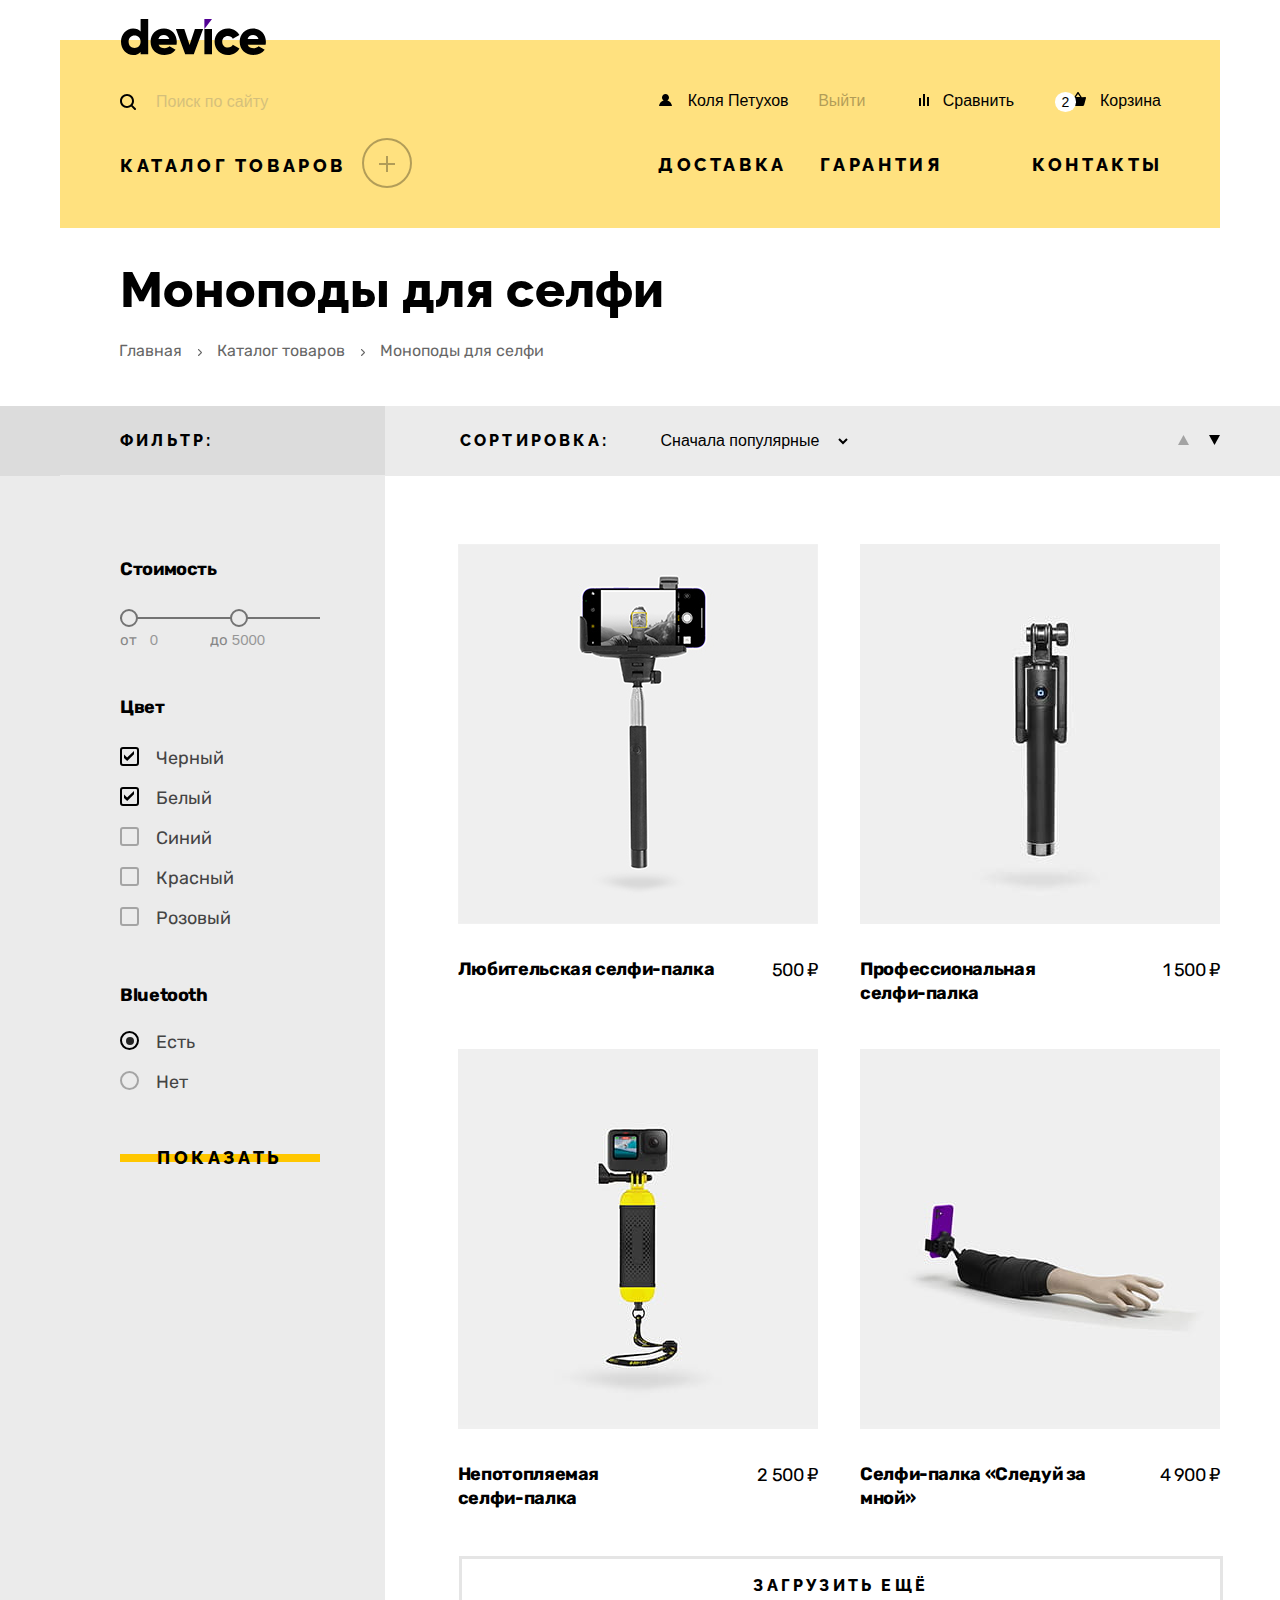
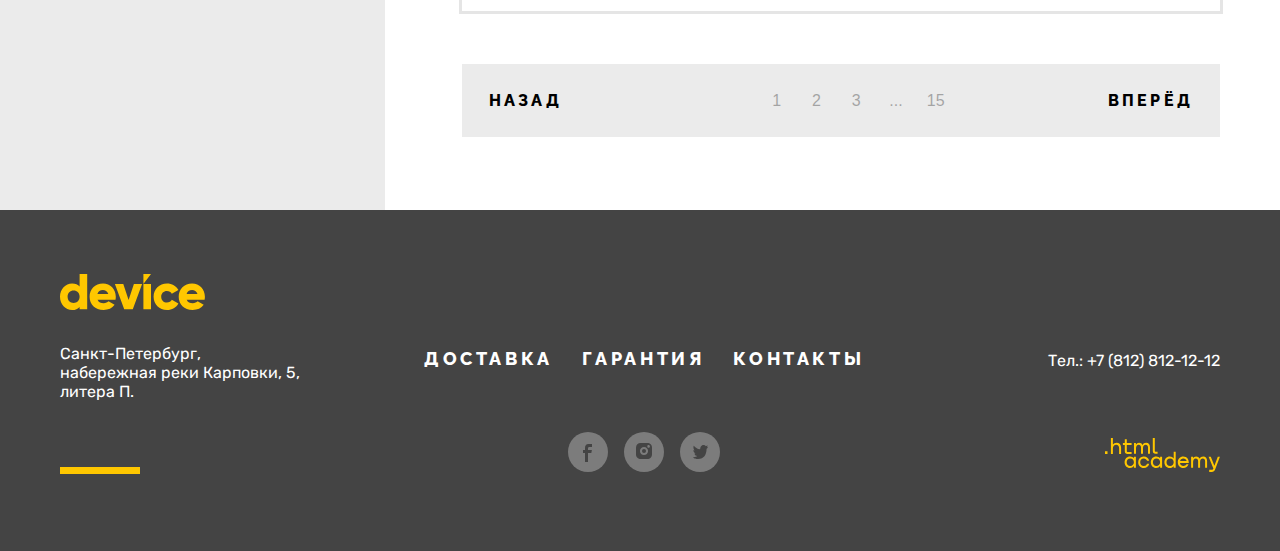
==== commit 9f54bb92: "свежий пул" ====
--- a/catalog-monopods.html
+++ b/catalog-monopods.html
@@ -13,65 +13,167 @@
 
   <header class="catalog-page-header">
     <h1 class="visually-hidden">Онлайн-магазин Девайс</h1>
-    <div class="header-content">
-
-      <section class="navigation-content">
-        <h2 class="visually-hidden">Навигация по сайту</h2>
-        <div class="navigation">
-          <a class="logo-device" href="#"><img class="logo" src="images/logo/logo-black.svg"
-              alt="Логотип онлайн-магазина Девайс." width="145" height="36"></a>
-          <ul class="main-navigation reset-list">
-            <li class="navigation-site">
-              <form class="search" action="htpps://echo.html-academy.ru//" method="post">
-                <div class="search-container">
-                <input class="search-box" type="text" id="search-query" name="search-field" placeholder="Поиск по сайту">
+    <div class="header-container">
+      <nav class="navigation">
+        <a class="logo-device" href="#"><img class="logo" src="images/logo/logo-black.svg"
+            alt="Логотип онлайн-магазина Девайс." width="145" height="36"></a>
+        <ul class="main-navigation reset-list">
+          <li class="navigation-site">
+            <form class="search" action="htpps://echo.html-academy.ru//" method="post">
+              <div class="search-container">
+                <input class="search-box" type="text" id="search-query" name="search-field"
+                  placeholder="Поиск по сайту">
                 <button class="search-button" type="submit">
                   <span class="search-button-text">Найти</span>
                 </button>
               </div>
-              </form>
-            </li>
-            <li class="navigation-site">
-              <a class="catalog" href="catalog.html">Каталог товаров</a>
+            </form>
+          </li>
+          <li class="navigation-site">
+            <a class="catalog" href="catalog.html">Каталог товаров</a>
+
+            <!--====== SUBCATALOG ======-->
+
+            <div class="subcatalog-background">
+              <ul class="subcatalog reset-list">
+                <div class="column-1">
+                  <li class="subcatalog-category">
+
+                    <a class="subcatalog-category-item" href="#">Виртуальная реальность</a>
+                  </li>
+                  <li class="subcatalog-category">
+
+                    <a class="subcatalog-category-item" href="#">Моноподы для селфи</a>
+                  </li>
+                  <li class="subcatalog-category">
+
+                    <a class="subcatalog-category-item" href="#">Экшн-камеры</a>
+                  </li>
+                </div>
+                <div class="column-2">
+                  <li class="subcatalog-category">
+
+                    <a class="subcatalog-category-item" href="#">Фитнес-браслеты</a>
+                  </li>
+                  <li class="subcatalog-category">
+
+                    <a class="subcatalog-category-item" href="#">Умные часы</a>
+                  </li>
+                </div>
+                <div class="column-3">
+                  <li class="subcatalog-category">
+
+                    <a class="subcatalog-category-item" href="#">Квадрокоптеры</a>
+                  </li>
+                </div>
+              </ul>
+            </div>
+          </li>
+
+        </ul>
+      </nav>
+      <section class="user-nav">
+        <div class="navigation-user-container">
+          <h2 class="visually-hidden">Интерфейс пользователя</h2>
+          <ul class="navigation-list reset-list">
+            <li class="navigation-user">
+              <button class="login-link" href="#">
+                <span class="navigation-user-text">
+                  Коля Петухов
+                </span>
+              </button>
+            </li>
+            <li class="navigation-user">
+              <button class="exit" href="#">
+                <span class="navigation-user-text">
+                  Выйти
+                </span>
+              </button>
+            </li>
+            <li class="navigation-user">
+              <button class="compare" href="#">
+                <span class="navigation-user-text">
+                  Сравнить
+                </span>
+              </button>
+            </li>
+            <li class="navigation-user">
+              <button class="basket navigation-user-text" href="#">
+                <span class="counter">2</span>
+                Корзина
+              </button>
+
+              <!--====== BASKET ======-->
+              <div class="basket-popover">
+                <div class="basket-wrapper">
+                  <div class="basket-content">
+
+                    <ul class="basket-items reset-list">
+                      <li class="basket-item">
+                        <a class="previev-link" href="product.html">
+                          <img class="previev" src="images/catalog/selfi-palka.jpg" alt="Любительская селфи-палка."
+                            width="41" height="43">
+                        </a>
+
+                        <a class="basket-item-name" href="product.html">Любительская<br>селфи-палка</a>
+                        <button class="delete-item">
+                          <svg width="11" height="11" viewBox="0 0 26 26" fill="none"
+                            xmlns="http://www.w3.org/2000/svg">
+                            <path d="M26 3L23 0L13 10L3 0L0 3L10 13L0 23L3 26L13 16L23 26L26 23L16 13L26 3Z"
+                              fill="#FFFFFF" />
+                          </svg>
+                          <span class="visually-hidden">Удалить из корзины.</span>
+                        </button>
+                      </li>
+                      <li class="basket-item">
+                        <a class="previev-link" href="product.html">
+                          <img class="previev" src="images/catalog/professionalnaya-selfi-palka.jpg"
+                            alt="Профессиональная селфи-палка." width="41" height="43">
+                        </a>
+                        <a class="basket-item-name" href="product.html">Профессиональная селфи-палка</a>
+                        <button class="delete-item">
+                          <svg width="11" height="11" viewBox="0 0 26 26" fill="none"
+                            xmlns="http://www.w3.org/2000/svg">
+                            <path d="M26 3L23 0L13 10L3 0L0 3L10 13L0 23L3 26L13 16L23 26L26 23L16 13L26 3Z"
+                              fill="#FFFFFF" />
+                          </svg>
+                          <span class="visually-hidden">Удалить из корзины.</span>
+                        </button>
+                      </li>
+                    </ul>
+
+                    <div class="summ">
+                      <p class="goods">Товаров: 2</p>
+                      <p class="goods">Сумма: 2000 ₽</p>
+                    </div>
+                    <button class="open-basket">
+                      <span class="open-basket-text">Открыть корзину</span>
+                    </button>
+                  </div>
+                </div>
+              </div>
             </li>
           </ul>
         </div>
-        <section class="user-nav-catalog">
-          <div class="navigation-user-container">
-            <h2 class="visually-hidden">Интерфейс пользователя</h2>
-            <ul class="navigation-list reset-list">
-              <li class="navigation-user">
-                <a class="user-link" href="#">Коля Петухов</a>
-              </li>
-              <li class="navigation-user">
-                <a class="exit" href="#">Выйти</a>
-              </li>
-              <li class="navigation-user">
-                <a class="compare" href="#">Сравнить</a>
-              </li>
-              <li class="navigation-user">
-                <a class="basket" href="#">Корзина</a>
-              </li>
-            </ul>
-          </div>
-          <div class="site-nav">
-            <h2 class="visually-hidden">Информация</h2>
-            <ul class="info-list reset-list">
-              <li class="information">
-                <a class="information-delivery" href="delivery.html">Доставка</a>
-              </li>
-              <li class="information">
-                <a class="information-guarantee" href="Guarantee.html">Гарантия</a>
-              </li>
-              <li class="information">
-                <a class="information-contacts" href="contacts.html">Контакты</a>
-              </li>
-            </ul>
-          </div>
-        </section>
+        <div class="site-nav">
+          <h2 class="visually-hidden">Информация</h2>
+          <ul class="info-list reset-list">
+            <li class="information">
+              <a class="information-delivery" href="delivery.html">Доставка</a>
+            </li>
+            <li class="information">
+              <a class="information-guarantee" href="Guarantee.html">Гарантия</a>
+            </li>
+            <li class="information">
+              <a class="information-contacts" href="contacts.html">Контакты</a>
+            </li>
+          </ul>
+        </div>
       </section>
-
-      <section class="inner-header">
+    </div>
+
+    <section class="inner-header">
+      <div class="inner-header-content">
 
         <h2 class="inner-header-title">Моноподы для селфи</h2>
 
@@ -80,15 +182,30 @@
         <ul class="breadcrumbs reset-list">
           <li class="bradcrumbs-item">
             <a class="breadcrumbs-link" href="index.html">Главная</a>
+            <div class="breadcrumbs-arrow">
+              <svg width="4" height="7" viewBox="0 0 4 7" fill="none" xmlns="http://www.w3.org/2000/svg">
+                <path
+                  d="M3.79999 3.09995L0.799994 0.0999512C0.599994 -0.100049 0.299994 -0.100049 0.0999939 0.0999512C-6.10203e-06 0.299951 -6.10203e-06 0.699951 0.0999939 0.899951L2.69999 3.49995L0.0999939 6.09995C-6.10203e-06 6.29995 -6.10203e-06 6.59995 0.0999939 6.79995C0.199994 6.89995 0.399994 6.99995 0.499994 6.99995C0.599994 6.99995 0.799994 6.89995 0.899994 6.89995L3.89999 3.89995C3.89999 3.79995 3.99999 3.59995 3.99999 3.49995C3.99999 3.39995 3.89999 3.19995 3.79999 3.09995Z"
+                  fill="black" />
+              </svg>
+            </div>
           </li>
           <li class="bradcrumbs-item">
             <a class="breadcrumbs-link" href="catalog.html">Каталог товаров</a>
+            <div class="breadcrumbs-arrow">
+              <svg width="4" height="7" viewBox="0 0 4 7" fill="none" xmlns="http://www.w3.org/2000/svg">
+                <path
+                  d="M3.79999 3.09995L0.799994 0.0999512C0.599994 -0.100049 0.299994 -0.100049 0.0999939 0.0999512C-6.10203e-06 0.299951 -6.10203e-06 0.699951 0.0999939 0.899951L2.69999 3.49995L0.0999939 6.09995C-6.10203e-06 6.29995 -6.10203e-06 6.59995 0.0999939 6.79995C0.199994 6.89995 0.399994 6.99995 0.499994 6.99995C0.599994 6.99995 0.799994 6.89995 0.899994 6.89995L3.89999 3.89995C3.89999 3.79995 3.99999 3.59995 3.99999 3.49995C3.99999 3.39995 3.89999 3.19995 3.79999 3.09995Z"
+                  fill="black" />
+              </svg>
+            </div>
           </li>
           <li class="bradcrumbs-item">
             <a class="breadcrumbs-link" href="catalog-monopods.html">Моноподы для селфи</a>
           </li>
         </ul>
-      </section>
+      </div>
+    </section>
     </div>
   </header>
 
@@ -114,21 +231,30 @@
             <form class="catalog-filter-form" action="https://echo.htmlacademy.ru/" method="get"></form>
             <fieldset class="catalog-filter-group">
               <legend class="catalog-filter-title">Стоимость</legend>
-              <button class="range-toggle toggle-min" type="button">
-                <span class="visually-hidden">Изменить минимальную цену.</span>
-              </button>
-              <label class="catalog-filter-label">
-                от <input class="catalog-filter-input" type="number" name="min-price">
-              </label>
-              <button class="range-toggle toggle-max" type="button">
-                <span class="visually-hidden">Изменить максимальную цену.</span>
-              </button>
-              <label class="catalog-filter-label">
-                до <input class="catalog-filter-input" type="number" name="max-price"> ₽
-              </label>
+              <div class="range">
+                <div class="range-scale">
+                  <div class="range-bar" style="left: 0px; width: 119px">
+                    <button class="range-toggle toggle-min">
+                      <span class="visually-hidden">Изменить минимальную цену.</span>
+                    </button>
+                    <button class="range-toggle toggle-max">
+                      <span class="visually-hidden">Изменить максимальную цену.</span>
+                    </button>
+                  </div>
+                </div>
+
+                <div class="range-wrapper-inputs">
+                  <label class="catalog-filter-label">
+                    от<input class="range-input" type="number" value="0" name="min-price">
+                  </label>
+                  <label class="catalog-filter-label">
+                    до<input class="range-input" type="number" value="5000" name="max-price" style="width: 37px">
+                  </label>
+                </div>
+              </div>
             </fieldset>
-            <fieldset class="catalog-filter-group">
-              <legend class="catalog-filter-title">Цвет</legend>
+            <fieldset class="catalog-filter-group catalog-filter-group-color">
+              <legend class="catalog-filter-title catalog-filter-title-color">Цвет</legend>
               <ul class="catalog-filter-list reset-list">
                 <li class="catalog-filter-item">
                   <label class="control">
@@ -167,8 +293,8 @@
                 </li>
               </ul>
             </fieldset>
-            <fieldset class="catalog-filter-bluetooth">
-              <legend class="catalog-filter-title">Bluetooth</legend>
+            <fieldset class="catalog-filter-group catalog-filter-group-bluetooth">
+              <legend class="catalog-filter-title catalog-filter-title-bluetooth">Bluetooth</legend>
               <ul class="catalog-blutooth-list reset-list">
                 <li class="catalog-bluetooth-item">
                   <label class="control">
@@ -184,17 +310,13 @@
                     <span class="control-label">Нет</span>
                   </label>
                 </li>
-                <li class="catalog-filter-item">
-                  <label class="control">
-                    <input class="visually-hidden control-input" type="radio" name="product-group" value="accessories">
-                    <span class="control-mark"></span>
-                    <span class="control-label">Аксессуары</span>
-                  </label>
-                </li>
+
               </ul>
             </fieldset>
-            <button class="yellow-button" type="submit">
-              Показать
+            <button class="universal-button" type="button">
+              <span class="background-universal-button">
+                Показать
+              </span>
             </button>
           </div>
         </section>
@@ -213,6 +335,25 @@
             </select>
             <button class="visually-hidden" type="submit">Отсортировать продукты</button>
           </form>
+          <ol class="sorting-buttons reset-list">
+            <li class="sorting-buttons-item">
+              <button class="sorting-buttons-icon reset-list" type="button">
+                <svg width="11" height="10" fill="none" xmlns="http://www.w3.org/2000/svg">
+                  <path d="M5.5 0 11 10H0" fill="#000" />
+                </svg>
+              </button>
+              <span class="visually-hidden">Сортировка по возрастанию.</span>
+            </li>
+            <li class="sorting-buttons-item">
+              <button class="sorting-buttons-icon sorting-buttons-selected reset-list" type="button">
+                <svg width="11" height="10" fill="none" xmlns="http://www.w3.org/2000/svg">
+                  <path d="M5.5 10 0 0h11" fill="#000" />
+                </svg>
+              </button>
+              <span class="visually-hidden">Сортировка по возрастанию.</span>
+            </li>
+
+          </ol>
         </section>
         <section class="content-main">
           <h2 class="visually-hidden">Товары каталога.</h2>
@@ -220,45 +361,72 @@
             <li class="catalog-item">
               <article class="product">
                 <a class="catalog-item-link" href="product.html">
-                  <img class="catalog-item-image" src="images/Catalog/lubitelskaya-selfi-palka.jpg"
-                    alt="Любительская селфи-палка" width="360" height="380">
-                  <h3 class="catalog-item-title">Любительская селфи-палка</h3>
+                  <img class="catalog-item-image" src="images/catalog/selfi-palka.jpg" alt="Любительская селфи-палка"
+                    width="360" height="380">
+                  <div class="product-price">
+                    <h3 class="catalog-item-title">Любительская селфи-палка</h3>
+                    <b class="catalog-item-price">500 ₽</b>
+                  </div>
+
+                  <button class="universal-button" type="button">
+                    <span class="background-universal-button">
+                      Подробнее
+                    </span>
+                  </button>
                 </a>
-                <b class="catalog-item-price">500 ₽</b>
-                <a class="yellow-button button" href="#">Подробнее</a>
               </article>
             </li>
             <li class="catalog-item">
               <article class="product">
                 <a class="catalog-item-link" href="product.html">
-                  <img class="catalog-item-image" src="images/Catalog/professionalnaya-selfi-palka.jpg"
-                    alt="Профессиональная селфи-палка." width="360" height="380">
-                  <h3 class="catalog-item-title">Профессиональная селфи-палка</h3>
+                  <img class="catalog-item-image" src="images/catalog/professionalnaya-selfi-palka.jpg" alt="Профессиональная селфи-палка"
+                    width="360" height="380">
+                  <div class="product-price">
+                    <h3 class="catalog-item-title">Профессиональная<br>селфи-палка</h3>
+                    <b class="catalog-item-price">1 500 ₽</b>
+                  </div>
+
+                  <button class="universal-button" type="button">
+                    <span class="background-universal-button">
+                      Подробнее
+                    </span>
+                  </button>
                 </a>
-                <b class="catalog-item-price">1 500 ₽</b>
-                <a class="yellow-button button" href="#">Подробнее</a>
               </article>
             </li>
             <li class="catalog-item">
               <article class="product">
                 <a class="catalog-item-link" href="product.html">
-                  <img class="catalog-item-image" src="images/Catalog/nepotoplyaemaya-selfi-palka.jpg"
-                    alt="Непотопляемая селфи-палка." width="360" height="380">
-                  <h3 class="catalog-item-title">Непотопляемая селфи-палка</h3>
+                  <img class="catalog-item-image" src="images/catalog/nepotoplyaemaya-selfi-palka.jpg" alt="Непотопляемая селфи-палка"
+                    width="360" height="380">
+                  <div class="product-price">
+                    <h3 class="catalog-item-title">Непотопляемая<br>селфи-палка</h3>
+                    <b class="catalog-item-price">2 500 ₽</b>
+                  </div>
+
+                  <button class="universal-button" type="button">
+                    <span class="background-universal-button">
+                      Подробнее
+                    </span>
+                  </button>
                 </a>
-                <b class="catalog-item-price">2 500 ₽</b>
-                <a class="yellow-button button" href="#">Подробнее</a>
               </article>
             </li>
             <li class="catalog-item">
               <article class="product">
                 <a class="catalog-item-link" href="product.html">
-                  <img class="catalog-item-image" src="images/Catalog/sledyj-za-mnoi-selfi-palka.jpg"
-                    alt="Селфи-палка «Следуй за мной»." width="360" height="380">
-                  <h3 class="catalog-item-title">Селфи-палка «Следуй за мной»</h3>
+                  <img class="catalog-item-image" src="images/catalog/sledyj-za-mnoi-selfi-palka.jpg" alt="Селфи-палка Следуй за мной." width="360" height="380">
+                  <div class="product-price">
+                    <h3 class="catalog-item-title">Селфи-палка «Следуй за мной»</h3>
+                    <b class="catalog-item-price">4 900 ₽</b>
+                  </div>
+
+                  <button class="universal-button" type="button">
+                    <span class="background-universal-button">
+                      Подробнее
+                    </span>
+                  </button>
                 </a>
-                <b class="catalog-item-price">4 900 ₽</b>
-                <a class="yellow-button button" href="#">Подробнее</a>
               </article>
             </li>
           </ul>
@@ -269,38 +437,69 @@
         <section class="pagination-container">
           <h2 class="visually-hidden">Загрузить ещё.</h2>
           <div class="show-more">
-            <button class="button show-more" type="button">Загрузить еще</button>
+            <button class="show-more-button">
+              <span class="show-more-text">
+                Загрузить ещЁ
+              </span>
+            </button>
+
           </div>
 
           <section class="pagination">
             <h2 class="visually-hidden">pagination</h2>
-            <ul class="pagination reset-list">
-              <li class="pagination-item">
-                <a class="pagination-prev pagination-disabled">
-                  <span class="flip">Назад</span>
-                </a>
-              </li>
-              <li class="pagination-item">
-                <a class="pagination-link pagination-current">1</a>
-              </li>
-              <li class="pagination-item">
-                <a class="pagination-link" href="#">2</a>
-              </li>
-              <li class="pagination-item">
-                <a class="pagination-link" href="#">3</a>
-              </li>
-              <li class="pagination-item">
-                <a class="pagination-link" href="#">...</a>
-              </li>
-              <li class="pagination-item">
-                <a class="pagination-link" href="#">15</a>
-              </li>
-              <li class="pagination-item">
-                <a class="pagination-next" href="#">
-                  <span class="flip">вперёд</span>
-                </a>
-              </li>
-            </ul>
+            <div class="pagination-list-container">
+
+              <button class="pagination-nav">
+                <span class="pagination-nav-text">
+                  назад
+                </span>
+              </button>
+
+              <ul class="pagination-list reset-list">
+                <li class="pagination-item">
+                  <button class="pagination-link pagination-current">
+                    <span class="pagination-link-text">
+                      1
+                    </span>
+                  </button>
+                </li>
+                <li class="pagination-item">
+                  <button class="pagination-link">
+                    <span class="pagination-link-text">
+                      2
+                    </span>
+                  </button>
+                </li>
+                <li class="pagination-item">
+                  <button class="pagination-link">
+                    <span class="pagination-link-text">
+                      3
+                    </span>
+                  </button>
+                </li>
+                <li class="pagination-item">
+                  <button class="pagination-link">
+                    <span class="pagination-link-text">
+                      ...
+                    </span>
+                  </button>
+                </li>
+                <li class="pagination-item">
+                  <button class="pagination-link">
+                    <span class="pagination-link-text">
+                      15
+                    </span>
+                  </button>
+                </li>
+              </ul>
+
+              <button class="pagination-nav">
+                <span class="pagination-nav-text">
+                  вперёд
+                </span>
+              </button>
+
+            </div>
           </section>
         </section>
       </div>
@@ -312,7 +511,7 @@
   <footer class="page-footer">
     <div class="page-footer-container">
       <section class="logo-container">
-        <h2 class="visually-hidden">Адрес онлайн-магазина Девайс.</h2>
+        <h2 class="visually-hidden">Онлайн-магазин Девайс.</h2>
         <img class="logo-footer" src="images/logo/logo-yellow.svg" alt="Логотип онлайн-магазина Девайс." width="145"
           height="36">
         <address class="footer-contacts-address">
@@ -320,39 +519,44 @@
         </address>
       </section>
       <section class="footer-customer-information">
-
-          <h2 class="visually-hidden">Информация</h2>
-          <ul class="footer-info reset-list">
-            <li class="footer-information">
-              <a class="footer-services" href="delivery.html">Доставка</a>
-            </li>
-            <li class="footer-information">
-              <a class="footer-services" href="Guarantee.html">Гарантия</a>
-            </li>
-            <li class="footer-information">
-              <a class="footer-services" href="contacts.html">Контакты</a>
-            </li>
-          </ul>
+        <h2 class="visually-hidden">Информация</h2>
+        <ul class="footer-info reset-list">
+          <li class="footer-information">
+            <a class="footer-services" href="delivery.html">Доставка</a>
+          </li>
+          <li class="footer-information">
+            <a class="footer-services" href="Guarantee.html">Гарантия</a>
+          </li>
+          <li class="footer-information">
+            <a class="footer-services" href="contacts.html">Контакты</a>
+          </li>
+        </ul>
 
         <div class="social-media">
           <h2 class="visually-hidden">Социальные сети</h2>
           <ul class="footer-social-media-list reset-list">
             <li class="footer-social-media-item">
-              <a aria-label="Переход на страницу facebook" class="button-fb" href="htpps://facebook.com/htmlcademy/"></a>
+              <a aria-label="Переход на страницу facebook" class="media-button button-fb"
+                href="htpps://facebook.com/htmlcademy/"></a>
             </li>
             <li class="footer-social-media-item">
-              <a aria-label="Переход на страницу instagram" class="button-inst" href="htpps://instagram.com/htmlcademy/"></a>
+              <a aria-label="Переход на страницу instagram" class="media-button button-inst"
+                href="htpps://instagram.com/htmlcademy/"></a>
             </li>
             <li class="footer-social-media-item">
-              <a aria-label="Переход на страницу twitter" class="button-tw" href="htpps://twitter.com/htmlcademy/"></a>
+              <a aria-label="Переход на страницу twitter" class="media-button button-tw"
+                href="htpps://twitter.com/htmlcademy/">
+              </a>
             </li>
           </ul>
         </div>
       </section>
       <section class="footer-phone-container">
         <h2 class="visually-hidden">Телефон онлайн-магазина Девайс.</h2>
-        <a aria-label="Позвонить в онлайн-магазин Девайс." class="footer-phone" href="tel:88128121212"> Тел.: +7 (812) 812-12-12</a>
-        <a class="logo-html-academy" href="htpps://htmlcademy.ru/">
+        <a aria-label="Позвонить в онлайн-магазин Девайс." class="footer-phone" href="tel:88128121212"> Тел.: +7 (812)
+          812-12-12</a>
+        <a aria-label="Переход на переход на сайт HTML-Академии" class="logo-html-academy"
+          href="htpps://htmlcademy.ru/">
           <img class="made-in" src="images/logo/html-academy.svg" alt="Логотип HTML-Академия." width="115"
             height="34"></a>
       </section>
--- a/styles/styles.css
+++ b/styles/styles.css
@@ -100,6 +100,7 @@
   color: #000000;
   border: none;
   outline: none;
+  cursor: pointer;
 }
 
 .background-universal-button {
@@ -107,7 +108,7 @@
   display: flex;
   justify-content: center;
   align-items: center;
-   width: 100%;
+  width: 100%;
   height: 8px;
   background-color: #ffc700;
   content: " ";
@@ -118,7 +119,7 @@
 }
 
 .universal-button:focus > .background-universal-button {
-  background-color: #AF4FFF;
+  background-color: #af4fff;
 }
 .universal-button:hover > .background-universal-button {
   background-color: #ffc700;
@@ -176,8 +177,7 @@
 
 .navigation-user-container {
   margin-bottom: 23px;
-
- }
+}
 
 .main-navigation {
   display: flex;
@@ -358,16 +358,20 @@
 }
 
 .login-link {
-
   padding: 10px;
   padding-left: 18px;
   padding-right: 20px;
+  cursor: pointer;
 }
 .login-link:hover {
   opacity: 0.6;
+  border: none;
+  outline: none;
 }
 .login-link:active {
   opacity: 0.3;
+  border: none;
+  outline: none;
 }
 .login-link:focus {
   outline: 2px solid #af4fff;
@@ -378,12 +382,17 @@
   padding: 10px;
   padding-left: 16px;
   padding-right: 18px;
+  cursor: pointer;
 }
 .compare:hover {
   opacity: 0.6;
+  border: none;
+  outline: none;
 }
 .compare:active {
   opacity: 0.3;
+  border: none;
+  outline: none;
 }
 .compare:focus {
   outline: 2px solid #af4fff;
@@ -399,13 +408,13 @@
 }
 
 .basket {
-padding: 10px;
+  padding: 10px;
   position: relative;
   padding-left: 15px;
   padding-right: 19px;
   background-color: transparent;
   border: none;
-
+  cursor: pointer;
 }
 .counter {
   background-color: #ffffff;
@@ -428,6 +437,11 @@
   box-sizing: border-box;
   border-radius: 20px;
 }
+.basket:active {
+  opacity: 0.3;
+  border: none;
+  outline: none;
+}
 
 .user-link,
 .navigation-user-text,
@@ -444,7 +458,6 @@
 
 .info-list li:nth-child(2) {
   display: flex;
-
 }
 
 .information-contacts {
@@ -454,7 +467,6 @@
 }
 .information {
   position: relative;
-
 }
 
 .information-delivery,
@@ -473,7 +485,6 @@
   color: #000000;
 }
 
-
 .information-delivery::after {
   display: none;
   position: absolute;
@@ -505,7 +516,6 @@
   right: 22px;
 }
 
-
 .information-delivery:focus,
 .information-guarantee:focus,
 .information-contacts:focus {
@@ -533,7 +543,7 @@
 .information-delivery:active::after,
 .information-guarantee:active::after,
 .information-contacts:active::after {
-   display: block;
+  display: block;
   opacity: 0.3;
 }
 .information-delivery:active,
@@ -541,7 +551,6 @@
 .information-contacts:active {
   opacity: 0.3;
 }
-
 
 .main-index {
   color: #444444;
@@ -604,7 +613,7 @@
 }
 
 .slider-info {
-  margin-top: 86px;
+  margin-top: 90px;
   width: 560px;
 }
 
@@ -701,6 +710,7 @@
   border-radius: 50%;
   border: black;
   background-color: #ffffff;
+  cursor: pointer;
 }
 .slaider-pagination-button-selected {
   display: block;
@@ -709,6 +719,7 @@
   height: 12px;
   border-radius: 50%;
   background-color: black;
+  cursor: pointer;
 }
 .slaider-pagination-button {
   box-sizing: border-box;
@@ -718,7 +729,7 @@
   border: 2px solid #000000;
 }
 .slaider-pagination-button:focus {
-  border: 2px solid #AF4FFF;
+  border: 2px solid #af4fff;
 }
 .slaider-pagination-button:hover {
   opacity: 0.6;
@@ -763,6 +774,10 @@
 }
 
 .background-popular {
+  display: flex;
+  justify-content: center;
+  align-items: center;
+
   grid-row-start: 1;
   grid-column-start: 1;
   grid-column-end: 5;
@@ -770,27 +785,60 @@
   width: 160px;
   height: 160px;
   margin-bottom: 33px;
-
-}
+}
+
+.background-popular img {
+  display: block;
+}
+.img-minipod {
+  align-self: flex-end;
+}
+
 .background-popular:hover {
-  background: #FFC700;
-}
+  background: #ffc700;
+}
+
 .products-category-item:focus {
-  color: #AF4FFF;
-  outline: none;
-  border: none;
-}
-.products-category-item:focus {
- opacity: 0.3;
-  outline: none;
-  border: none;
+  color: #af4fff;
+}
+
+.products-category-item:focus:hover {
+  color: black;
+}
+
+.products-category-item:focus .background-popular {
+  outline: 5px solid #af4fff;
+  border: none;
+}
+
+.products-category-item:focus .background-popular:hover {
+  outline: none;
+  border: none;
+}
+
+.products-category-item:focus-visible {
+  border: none;
+  outline: none;
+}
+
+.products-category-item:active {
+  opacity: 0.3;
+}
+
+.products-category-item:active .background-popular {
+  background: #ffc700;
+  outline: none;
+  border: none;
+}
+
+.products-category-item:active .background-popular img {
+  opacity: 0.3;
 }
 
 .background-popular-vr {
   background-image: url("../images/virtual.svg");
   background-repeat: no-repeat;
   background-position: center;
-
 }
 
 .background-popular-ms {
@@ -975,6 +1023,7 @@
   color: #000000;
   border: none;
   outline: none;
+  cursor: pointer;
 }
 
 .service-button:hover {
@@ -1034,7 +1083,6 @@
   width: 1160px;
   height: 100px;
 }
-
 
 .delivery-rare-item::before {
   content: url("../images/delivery-van.svg");
@@ -1046,14 +1094,15 @@
   padding-left: 39px;
   padding-right: 39px;
   float: left;
-position: absolute;
-left: 0;
-top: 0;
+  position: absolute;
+  left: 0;
+  top: 0;
 }
 
 .delivery-rare-item {
   position: relative;
   width: 100%;
+  cursor: pointer;
 }
 
 .delivery-rare-item-text {
@@ -1075,14 +1124,14 @@
   height: 40px;
   float: right;
   right: 33px;
-      top: 30px;
+  top: 30px;
 }
 .delivery-rare-item:focus {
   box-sizing: border-box;
-  outline: 5px solid #AF4FFF;
+  outline: 5px solid #af4fff;
 }
 .delivery-rare-item:hover::before {
-  background-color: #FFC700;
+  background-color: #ffc700;
 }
 .delivery-rare-item:hover::after {
   color: #000000;
@@ -1096,7 +1145,6 @@
 .delivery-rare-item:focus-visible {
   outline: none;
 }
-
 
 /* ====== ABOUT COMPANY ====== */
 
@@ -1105,7 +1153,7 @@
   background-color: #ffffff;
   margin: 0 auto;
   width: 1160px;
-  margin-bottom: 83px;
+  margin-bottom: 46px;
 }
 
 .advantages {
@@ -1167,6 +1215,7 @@
 }
 .universal-button-about-us {
   width: 260px;
+  margin-top: auto;
 }
 
 /* ====== CONTACTS ====== */
@@ -1248,41 +1297,48 @@
 .subscribe-content {
   display: flex;
   width: 1160px;
+  margin: 0 auto;
   flex-direction: column;
- padding-left: 140px;
- padding-right: 140px;
- padding-top: 75px;
-  }
+
+
+}
 
 .subscribe-text {
   display: flex;
-}
-
-.e-mail-adress {
-  display: flex;
-}
-
-.subscribe-title {
-  font-family: "raleway", "verdana", sans-serif;
-  font-style: normal;
-  font-weight: 800;
-  font-size: 50px;
-  line-height: 50px;
-  color: #000000;
-  flex: 0 1 50%;
-  margin: 0;
+  padding-top: 75px;
+  margin-bottom: 61px;
 }
 
 .why-subscribe {
   line-height: 30px;
   flex: 0 1 50%;
-
+  padding-top: 10px;
+}
+
+.subscribe-title {
+  font-family: "raleway", "verdana", sans-serif;
+  font-style: normal;
+  font-weight: 800;
+  font-size: 50px;
+  line-height: 50px;
+  color: #000000;
+  flex: 0 1 50%;
+  margin: 0;
+  padding-right: 40px;
 }
 
 .subscribe-form {
   display: flex;
- width: 100%;
+  width: 100%;
   justify-content: space-between;
+  margin-bottom: 128px;
+}
+
+.e-mail-adress {
+  display: flex;
+  height: 55px;
+  align-items: stretch;
+
 }
 
 .address-box {
@@ -1303,16 +1359,39 @@
   padding: 0;
 }
 
+.address-box:hover,
+.address-box:focus:hover {
+  background: none;
+  border-bottom: 3px solid rgba(0, 0, 0, 0.2);
+}
+
+.address-box:placeholder-shown:valid {
+  border-bottom: 3px solid rgba(0, 0, 0, 0.1);
+}
+
+.address-box:valid {
+  color: black;
+  background: none;
+  border-bottom: 3px solid black;
+}
+
+.address-box:invalid {
+  color: black;
+  background: none;
+  border-bottom: 3px solid #ff3d3d;
+}
+
+.address-box:focus {
+  background-color: #dcdcdc;
+  outline: none;
+}
+
 .subscribe-button {
   display: block;
   border: 3px solid rgba(0, 0, 0, 0.1);
-  margin-top: 3px;
   padding: 0;
   width: 260px;
-  height: 55px;
-}
-
-.subscribe-button-text {
+
   font-family: "raleway", "verdana", sans-serif;
   font-style: normal;
   font-weight: 800;
@@ -1322,6 +1401,27 @@
   text-transform: uppercase;
   color: #000000;
 
+  cursor: pointer;
+}
+
+.subscribe-button:hover {
+  border: 3px solid black;
+  background-color: black;
+  color: white;
+}
+
+.subscribe-button:focus {
+  border: 3px solid #af4fff;
+}
+
+.subscribe-button:hover:focus {
+  border: 3px solid black;
+}
+
+.subscribe-button:active {
+  border: 3px solid black;
+  background-color: black;
+  color: rgba(255, 255, 255, 0.3);
 }
 
 .its-free {
@@ -1337,7 +1437,6 @@
   margin-top: 3px;
 }
 
-
 /* ====== FOOTER ====== */
 
 .page-footer {
@@ -1356,7 +1455,7 @@
 
 .logo-container {
   padding-top: 64px;
-  margin-right: 123px;
+  margin-right: 116px;
 }
 
 .logo-footer {
@@ -1392,7 +1491,7 @@
   align-items: flex-end;
   width: 293px;
   padding-top: 139px;
-  margin-left: 77px;
+  margin-left: 56px;
 }
 
 .footer a {
@@ -1419,6 +1518,20 @@
   text-decoration: none;
   color: #ffffff;
   margin-bottom: 66px;
+  padding: 2px 10px;
+  margin-right: -10px;
+}
+.footer-phone:focus {
+  outline: 2px solid #AF4FFF;
+  box-sizing: border-box;
+  border-radius: 25px;
+}
+.footer-phone:hover {
+  color: #FFC700;
+}
+.footer-phone:avtive {
+  color: #FFC700;
+opacity: 0.3;
 }
 
 .footer-services {
@@ -1474,7 +1587,7 @@
   height: 16px;
   float: right;
   left: 12px;
-      top: 10px;
+  top: 10px;
 }
 
 .button-tw::before {
@@ -1486,71 +1599,69 @@
   left: 13px;
   top: 10px;
 }
-.logo-html-academy {
-  padding: 10px;
-}
-.logo-html-academy:focus {
-  outline: 2px solid #AF4FFF;
+
+.logo-html:focus {
+  outline: 2px solid #af4fff;
   box-sizing: border-box;
   border-radius: 10px;
   border: none;
 }
-.logo-html-academy:hover {
-
-}
-.logo-html-academy:active {
-
+.logo-html:hover {
+  fill: #af4fff;
+}
+.logo-html:active {
+  color: #FFFFFF;
+  opacity: 0.3;
 }
 .footer-services::after {
   display: none;
   content: "";
-  background-color: #FFC700;
+  background-color: #ffc700;
   width: 125px;
   height: 2px;
-position: absolute;
-bottom: 0;
-left: 9px;
+  position: absolute;
+  bottom: 0;
+  left: 9px;
 }
 .footer-services:focus {
-  outline: 2px solid #AF4FFF;
+  outline: 2px solid #af4fff;
   box-sizing: border-box;
   border-radius: 25px;
   border: none;
 }
 .footer-services:hover {
-  color: #FFC700;
-  }
+  color: #ffc700;
+}
 .footer-services:hover::after {
   display: block;
 }
 .footer-services:hover::active {
   display: block;
- opacity: 0.3;
+  opacity: 0.3;
 }
 .footer-services:active {
-  color: #FFC700;
+  color: #ffc700;
   opacity: 0.3;
 }
 
 .footer-services:focus:active {
-outline: none;
+  outline: none;
 }
 .footer-services:focus:hover {
   outline: none;
-  }
+}
 .media-button:focus {
-outline: 5px solid #AF4FFF;
-border-radius: 50%;
-background-color: transparent;
+  outline: 5px solid #af4fff;
+  border-radius: 50%;
+  background-color: transparent;
 }
 .media-button:hover {
-  background-color: #FFC700;
-
-    }
+  background-color: #ffc700;
+}
 .media-button:active {
-background-color: #FFC700;
-opacity: 0.6;
-  }
+  background-color: #ffc700;
+  opacity: 0.6;
+}
 .media-button:focus:active {
   outline: none;
 }
@@ -1558,6 +1669,9 @@
 
 /* ====== CATALOG HEADER ====== */
 
+.catalog-page-header .user-nav {
+  margin-bottom: 42px;
+}
 .catalog-page-header {
   display: flex;
   flex-direction: column;
@@ -1576,22 +1690,11 @@
   color: #000000;
 }
 
-.user-nav-catalog {
-  display: flex;
-  flex: 0 1 50%;
-  flex-direction: column;
-  margin: 0;
-  margin-top: 48px;
-  width: 560px;
-  margin-bottom: 53px;
-  margin-left: 24px;
-}
-
 .navigation-list {
   display: flex;
   justify-content: space-between;
-padding-right: 23px;
-width: 100%;
+  padding-right: 23px;
+  width: 100%;
 }
 
 .info-list {
@@ -1604,24 +1707,44 @@
   height: 12px;
   padding-right: 12px;
 }
+.catalog-page-header .navigation-user:nth-child(1) {
+  margin-right: -26px;
+}
 
 .exit {
   font-size: 16px;
   color: #000000;
   opacity: 0.3;
-  margin-left: -23px;
+  padding: 10px;
+  padding-left: 16px;
+  padding-right: 18px;
+}
+.exit:focus {
+  outline: 2px solid #af4fff;
+  box-sizing: border-box;
+  border-radius: 20px;
+  opacity: 1;
+}
+.exit:hover {
+  opacity: 1;
+}
+.exit:active {
+  opacity: 0.6;
+  outline: none;
+  border: none;
 }
 
 .inner-header {
   display: flex;
   flex-direction: column;
-  justify-content: center;
-  padding: 0;
+  margin: 0 auto;
   width: 1160px;
   background-color: #ffffff;
-  margin-bottom: 14px;
+  margin-bottom: 5px;
+  margin-top: 37px;
+}
+.inner-header-content {
   padding-left: 60px;
-  margin-top: 37px;
 }
 
 .monopods-title {
@@ -1649,6 +1772,26 @@
   color: #000000;
   opacity: 0.6;
   text-decoration: none;
+  padding: 5px;
+}
+.breadcrumbs-link:focus {
+  outline: 5px solid #af4fff;
+}
+.breadcrumbs-link:hover {
+  outline: none;
+  opacity: 1;
+}
+.breadcrumbs-link:active {
+  outline: none;
+  opacity: 0.3;
+}
+
+.breadcrumbs-arrow {
+  display: block;
+  position: absolute;
+  right: -15px;
+  top: 5px;
+  opacity: 0.6;
 }
 
 .breadcrumbs {
@@ -1656,9 +1799,12 @@
   margin-bottom: 36px;
   margin-top: 21px;
   line-height: 19px;
+  margin-left: -6px;
 }
 .bradcrumbs-item {
-  margin-right: 35px;
+  display: flex;
+  position: relative;
+  margin-right: 25px;
 }
 
 /* ====== MAIN-CATALOG ====== */
@@ -1708,8 +1854,166 @@
 
 /* ====== FILTERS ====== */
 
+.range-scale {
+  position: relative;
+  height: 2px;
+  margin-bottom: 12px;
+  background-color: #242424;
+ opacity: 0.6;
+}
+.range-bar {
+  position: absolute;
+  height: 2px;
+  background-color: #242424;
+}
+.range-toggle {
+  position: absolute;
+  width: 18px;
+  height: 18px;
+  background: #EBEBEB;
+  border: 2px solid #242424;
+  border-radius: 50%;
+  cursor: pointer;
+}
+
+.range-toggle:hover {
+  outline: 2px solid #AF4FFF;
+}
+
+
+.range-toggle:focus {
+  outline: 2px solid #AF4FFF;
+  opacity: 0.3;
+}
+.range-toggle:active {
+  background: #000000;
+}
+
+.toggle-min {
+  top: -8px;
+  left: -9x;
+}
+
+.toggle-max {
+  top: -8px;
+  right: -9px;
+}
+.range-wrapper-inputs {
+  display: flex;
+  justify-content: space-between;
+}
+
+.catalog-filter-label {
+  display: flex;
+  margin-right: 15px;
+}
+.catalog-filter-label:last-child {
+  margin-right: 51px;
+}
+
+.range-input {
+  width: 30px;
+  padding: 0 2px;
+  text-align: center;
+  background-color: transparent;
+  border: none;
+  appearance: textfield;
+}
+.catalog-filter-label,
+.range-input {
+  font-size: 15px;
+line-height: 18px;
+text-align: center;
+opacity: 0.6;
+}
+
+.range-input::-webkit-outer-spin-button,
+.range-input::-webkit-inner-spin-button {
+  appearance: none;
+  margin: 0;
+}
+
+.catalog-filter-group {
+  margin: 0;
+  margin-bottom: 49px;
+  padding: 0;
+  border: none;
+}
+.control {
+  position: relative;
+  display: block;
+  padding-left: 36px;
+  margin-bottom: 18px;
+}
+
+.control-mark {
+  position: absolute;
+
+  left: 0;
+  width: 15px;
+  height: 15px;
+  border: 2px solid rgba(0, 0, 0, 0.3);
+  border-radius: 3px;
+}
+.control:hover .control-mark {
+  opacity: 0.5;
+}
+.control-label:hover {
+  opacity: 0.5;
+}
+
+.control-input:focus + .control-mark {
+  border: 2px solid #AF4FFF;
+  }
+.control-label:focus {
+  color: #AF4FFF;
+}
+
+.control-input:active + .control-mark {
+  opacity: 1;
+}
+.control:active + .control-mark {
+  opacity: 0.2;
+}
+.control-label:active {
+  opacity: 0.2;
+}
+.control-input[type="checkbox"]:checked + .control-mark {
+  border: 2px solid black;
+}
+.control-input[type="checkbox"]:checked + .control-mark::before {
+  position: absolute;
+  top: -5px;
+  left: 2px;
+  width: 10px;
+  height: 10px;
+  content: url("../images/galochka.svg");
+}
+
+.control-input[type="radio"] + .control-mark {
+  border-radius: 50%;
+}
+
+.control-input[type="radio"]:checked + .control-mark::before {
+  position: absolute;
+  top: 4px;
+  left: 4px;
+  width: 8px;
+  height: 8px;
+  background-color: #242424;
+  border-radius: 50%;
+  content: "";
+}
+.control-input[type="radio"]:checked + .control-mark {
+  border: 2px solid black;
+}
+.control-input[type="radio"]:focus + .control-mark {
+  border: 2px solid #AF4FFF;
+}
+
+
 .main-inner > .content > .filters {
-  flex: 0 0 30%;
+  flex: 0 0 28%;
   background-color: #ebebeb;
 }
 
@@ -1761,12 +2065,71 @@
   font-size: 18px;
   letter-spacing: -0.02em;
   color: #000000;
+  padding: 0;
+  margin: 0;
+  margin-bottom: 37px;
+}
+.catalog-filter-title-color {
+padding-top: 10px;
+margin-bottom: 29px;
+}
+.catalog-filter-group {
+  margin-bottom: 37px;
+}
+.catalog-filter-title-bluetooth {
+  margin-bottom: 25px;
+}
+.catalog-filter-group-bluetooth {
+  margin-bottom: 27px;
 }
 
 /* ====== SORTING ====== */
-
+.content-header {
+  display: flex;
+  justify-content: space-between;
+}
+.sorting-buttons {
+  display: flex;
+  align-items: center;
+  margin-right: -10px;
+}
+.sorting-buttons-icon {
+  padding: 10px;
+  opacity: 0.3;
+}
+.sorting-buttons-selected {
+  opacity: 1;
+}
+.sorting-buttons-icon:focus {
+  outline: 5px solid #af4fff;
+  opacity: 1;
+}
+.sorting-buttons-icon:hover {
+  outline: none;
+  opacity: 0.6;
+}
+.sorting-buttons-icon:active {
+  outline: none;
+  opacity: 1;
+}
+.select-control {
+  border: none;
+  background-color: transparent;
+  font-size: 16px;
+  line-height: 19px;
+  color: black;
+  width: 195px;
+}
+.sorting-type {
+  display: flex;
+  height: 30px;
+  align-self: center;
+}
+.select-control:focus {
+  outline: 5px solid #af4fff;
+}
 .main-inner > .content > .content {
-  flex: 0 0 70%;
+  flex: 0 0 72%;
 }
 
 .main-inner > .content > .content .content-header {
@@ -1788,16 +2151,18 @@
   padding-bottom: 25px;
   padding-top: 25px;
   padding-left: 75px;
+  margin-right: -269px;
 }
 
 /* ====== PRODUCT CARD ====== */
 .catalog-list {
   display: flex;
   flex-wrap: wrap;
-  margin-left: 72px;
+  margin-left: 73px;
   margin-top: 69px;
   justify-content: space-between;
   max-width: 825px;
+  margin-bottom: 5px;
 }
 
 .content-main {
@@ -1810,69 +2175,221 @@
   width: 760px;
 }
 
+.product-price {
+  display: flex;
+  justify-content: space-between;
+}
+.catalog-item-title {
+  font-style: normal;
+  font-weight: bold;
+  font-size: 18px;
+  line-height: 24px;
+  padding: 0;
+  margin: 0;
+  flex-wrap: wrap;
+}
 .catalog-item-link {
+  display: block;
+
   font-weight: bold;
   font-size: 18px;
   letter-spacing: -0.02em;
   color: #000000;
   text-decoration: none;
+  margin-bottom: 44px;
+}
+
+.catalog-item-link .universal-button {
+  display: none;
+}
+
+.catalog-item-link:hover .universal-button {
+  display: block;
+}
+
+.catalog-item-link:hover .catalog-item-image {
+  opacity: 0.3;
+}
+
+.catalog-item-link:hover .universal-button:hover .background-universal-button {
+  padding: 0 0;
+}
+
+.catalog-item-link:focus {
+  color: #af4fff;
+}
+
+.catalog-item-image {
+  margin-bottom: 28px;
+}
+
+.catalog-item-link:focus .catalog-item-image {
+  outline: 5px solid #af4fff;
+}
+
+.catalog-item-link:focus *,
+.catalog-item-link:focus-visible {
+  border: none;
+  outline: none;
 }
 
 .catalog-item-price {
+  font-style: normal;
+  font-weight: normal;
   font-size: 18px;
-  text-align: right;
-  color: #444444;
+  line-height: 21px;
+  padding: 0;
+  margin: 0;
+  width: 100px;
+  text-align: end;
+  padding-top: 3px;
+}
+.product {
+  position: relative;
+  width: 360px;
+}
+.product .universal-button {
+  width: 180px;
+  position: absolute;
+  top: 170px;
+  left: 50%;
+  transform: translate(-50%);
+}
+.filters .universal-button {
+  width: 200px;
 }
 
 /* ====== SHOW MORE ====== */
 
+.show-more-text {
+  font-family: "raleway", "verdana", sans-serif;
+  font-style: normal;
+  font-weight: 800;
+  font-size: 16px;
+  text-transform: uppercase;
+  color: #000000;
+  letter-spacing: 0.2em;
+}
+
+.show-more-button {
+  display: flex;
+  width: 758px;
+  justify-content: center;
+  outline: 3px solid rgba(0, 0, 0, 0.1);
+  cursor: pointer;
+  min-height: 52px;
+  align-items: center;
+}
+.pagination-container {
+  margin-left: 77px;
+  margin-bottom: 73px;
+}
+.show-more-button:focus {
+  outline: 5px solid #af4fff;
+  border: none;
+  box-sizing: border-box;
+}
+.show-more-button:hover:focus {
+  box-sizing: border-box;
+  border: none;
+}
+.show-more-button:hover {
+  outline: 3px solid #000000;
+}
+.show-more-button:active {
+  opacity: 0.3;
+}
 .show-more {
+  margin-bottom: 53px;
+
+}
+/* ====== PAGINATION ====== */
+
+.pagination {
   display: flex;
   justify-content: center;
   max-width: 760px;
+  min-height: 70px;
+}
+.pagination-list-container {
+  display: flex;
+  width: 100%;
+  justify-content: space-between;
+  background: #ebebeb;
+  align-items: center;
+}
+.pagination-list {
+  display: flex;
+  width: 100%;
+  justify-content: space-between;
+  cursor: pointer;
+}
+.pagination-nav {
+  border: 5px solid transparent;
+  cursor: pointer;
+  display: flex;
+  justify-self: stretch;
+  padding: 22px 22px;
+ }
+.pagination-nav:nth-child(1) {
+margin-right: 169px;
+}
+.pagination-nav:last-child {
+margin-left: 126px;
+}
+.pagination-nav:focus {
+  border: 5px solid #af4fff;
+}
+.pagination-nav:hover {
+  background: #DCDCDC;
+  outline: none;
+  border: 5px solid #DCDCDC;
+}
+.pagination-nav:active {
+  opacity: 0.3;
+}
+.pagination-nav-text {
   font-family: "raleway", "verdana", sans-serif;
   font-style: normal;
   font-weight: 800;
   font-size: 16px;
-  text-transform: uppercase;
-  color: #000000;
-}
-
-/* ====== PAGINATION ====== */
-
-.pagination {
-  display: flex;
-  justify-content: center;
-  max-width: 760px;
-}
-
-.pagination-link {
-  font-family: "raleway", "verdana", sans-serif;
-  font-style: normal;
-  font-weight: 800;
-  font-size: 16px;
+  line-height: 19px;
+  display: flex;
+  align-items: center;
   letter-spacing: 0.2em;
   text-transform: uppercase;
-  color: #000000;
-  text-decoration: none;
-  opacity: 0.3;
-}
-
-.flip,
-.pagination-next {
-  font-family: "raleway", "verdana", sans-serif;
-  font-style: normal;
-  font-weight: 800;
+}
+.pagination-link:focus {
+  border: 5px solid #af4fff;
+}
+.pagination-link:hover {
+  color: #444444;
+  border: 5px solid transparent;
+}
+.pagination-link:active {
+  color: #444444;
+opacity: 0.1;
+border: 5px solid transparent;
+}
+.pagination-link-text {
+  font-style: normal;
+  font-weight: normal;
   font-size: 16px;
-  letter-spacing: 0.2em;
-  text-transform: uppercase;
-  color: #000000;
-  text-decoration: none;
+  line-height: 19px;
+  text-align: center;
+  opacity: 0.3;
+  width: 7px;
+}
+.pagination-link {
+  border: 5px solid transparent;
+  box-sizing: border-box;
+  min-width: 38px;
+  min-height: 38px;
 }
 
 /* ====== SUBCATALOG ====== */
 .subcatalog-background {
-display: none;
+  display: none;
   position: absolute;
   width: 1160px;
   background-color: #ffe17f;
@@ -1920,8 +2437,6 @@
   outline: none;
 }
 
-
-
 /* ====== BASKET ====== */
 .basket-popover {
   display: none;
@@ -1938,7 +2453,6 @@
   min-height: 135px;
   background-color: black;
   margin: 20px;
-
 }
 .basket-wrapper::before {
   content: url("../images/triangle.svg");
@@ -1949,36 +2463,36 @@
 .basket-content {
   display: flex;
   flex-direction: column;
- width: 100%;
+  width: 100%;
   background-color: black;
 }
 .basket-item:nth-child(1) {
   border-bottom: 1px solid rgba(255, 255, 255, 0.1);
 }
 .basket-item {
-    display: flex;
+  display: flex;
   justify-content: space-between;
   align-items: center;
   font-size: 16px;
-line-height: 20px;
-color: #FFFFFF;
-padding: 20px 15px 20px 20px;
- }
- .basket-item-name {
-   width: 180px;
-   margin: 0;
- }
- .basket-item-name:focus-visible {
+  line-height: 20px;
+  color: #ffffff;
+  padding: 20px 15px 20px 20px;
+}
+.basket-item-name {
+  width: 180px;
+  margin: 0;
+}
+.basket-item-name:focus-visible {
   border: none;
   outline: none;
 }
 .basket-item-name:focus {
-  color: #AF4FFF;
-}
- .basket-item-name:hover {
+  color: #af4fff;
+}
+.basket-item-name:hover {
   opacity: 0.6;
   outline: none;
- }
+}
 
 .basket-item-name:active {
   opacity: 0.3;
@@ -1986,7 +2500,7 @@
 }
 .basket-item-name {
   text-decoration: none;
-  color: #FFFFFF;
+  color: #ffffff;
 }
 
 .previev-link {
@@ -1997,10 +2511,10 @@
 .previev-link:focus-visible {
   outline: none;
   border: none;
- }
- .previev-link:focus {
-  outline: 5px solid #AF4FFF;
- }
+}
+.previev-link:focus {
+  outline: 5px solid #af4fff;
+}
 .previev-link:hover {
   opacity: 0.6;
 }
@@ -2008,57 +2522,57 @@
 .previev-link:active {
   opacity: 0.3;
 }
- .delete-item {
+.delete-item {
   margin-top: -15px;
   padding: 7px;
- }
- .delete-item:focus {
-  outline: 2px solid #AF4FFF;
+}
+.delete-item:focus {
+  outline: 2px solid #af4fff;
   border-radius: 50%;
 
   width: 25px;
   height: 25px;
- }
- .delete-item:hover {
+}
+.delete-item:hover {
   opacity: 0.6;
 }
 .delete-item:active {
   opacity: 0.3;
 }
- .summ {
+.summ {
   display: flex;
   justify-content: space-between;
-  background-color: #1A1A1A;
+  background-color: #1a1a1a;
   padding: 0 20px;
   margin-bottom: 5px;
- }
+}
 .goods {
-  color: #FFFFFF;
+  color: #ffffff;
   font-size: 16px;
-line-height: 20px;
+  line-height: 20px;
   margin: 0;
   padding: 10px 0;
 }
- .open-basket {
-  background-color: #FFFFFF;
+.open-basket {
+  background-color: #ffffff;
   width: 280px;
   padding: 15px 0;
   margin: 20px;
- }
- .open-basket:focus {
-  outline: 5px solid #AF4FFF;
- }
- .open-basket:hover {
-  background: #FFE17F;
- }
- .open-basket:active {
-  background: #FFE17F;
+}
+.open-basket:focus {
+  outline: 5px solid #af4fff;
+}
+.open-basket:hover {
+  background: #ffe17f;
+}
+.open-basket:active {
+  background: #ffe17f;
   opacity: 0.6;
- }
- .open-basket:focus:hover {
- outline: none;
- }
- .open-basket-text {
+}
+.open-basket:focus:hover {
+  outline: none;
+}
+.open-basket-text {
   font-family: "raleway", "verdana", sans-serif;
   font-style: normal;
   font-weight: 800;
@@ -2068,6 +2582,4 @@
   letter-spacing: 0.2em;
   text-transform: uppercase;
   color: #000000;
- }
-
-
+}
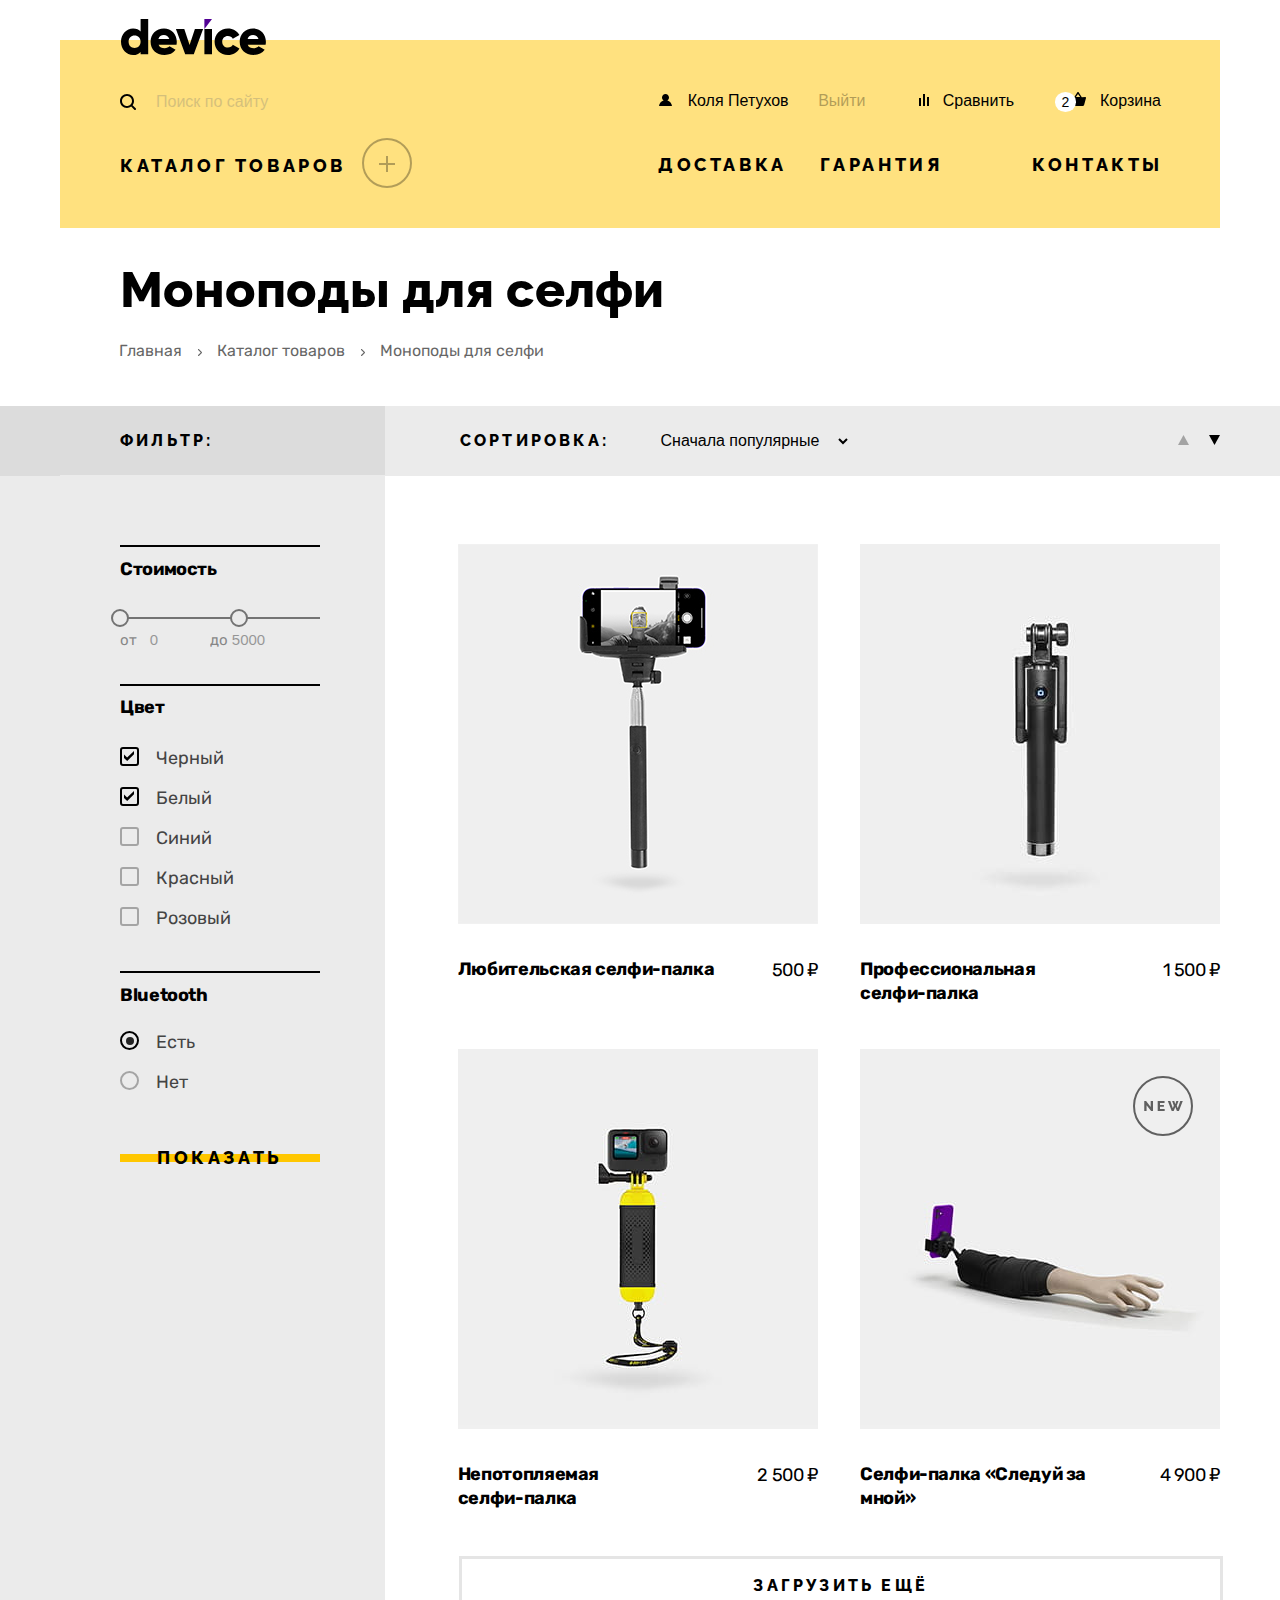
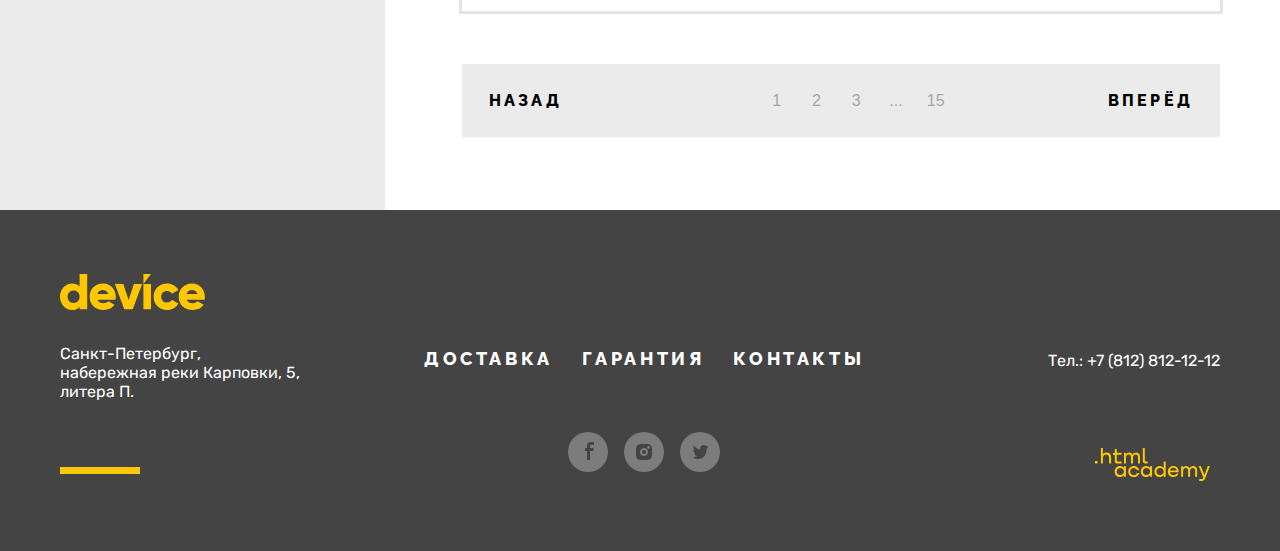
==== commit 32a813ea: "почти финал, осталась пара вопросов" ====
--- a/catalog-monopods.html
+++ b/catalog-monopods.html
@@ -5,6 +5,7 @@
   <meta charset="utf-8">
   <title>Каталог Моноподы | Девайс</title>
   <link rel="stylesheet" href="styles/styles.css">
+
 </head>
 
 <body>
@@ -35,8 +36,9 @@
             <!--====== SUBCATALOG ======-->
 
             <div class="subcatalog-background">
-              <ul class="subcatalog reset-list">
-                <div class="column-1">
+            <div class="subcatalog-container">
+              <ul class="subcatalog column-1 reset-list">
+
                   <li class="subcatalog-category">
 
                     <a class="subcatalog-category-item" href="#">Виртуальная реальность</a>
@@ -49,8 +51,9 @@
 
                     <a class="subcatalog-category-item" href="#">Экшн-камеры</a>
                   </li>
-                </div>
-                <div class="column-2">
+              </ul>
+
+                <ul class="subcatalog column-2 reset-list">
                   <li class="subcatalog-category">
 
                     <a class="subcatalog-category-item" href="#">Фитнес-браслеты</a>
@@ -59,46 +62,47 @@
 
                     <a class="subcatalog-category-item" href="#">Умные часы</a>
                   </li>
-                </div>
-                <div class="column-3">
+                </ul>
+                <ul class="subcatalog column-3 reset-list">
                   <li class="subcatalog-category">
 
                     <a class="subcatalog-category-item" href="#">Квадрокоптеры</a>
                   </li>
+                </ul>
                 </div>
-              </ul>
+
             </div>
           </li>
 
         </ul>
       </nav>
-      <section class="user-nav">
+      <section class="user-nav user-nav-catalog">
         <div class="navigation-user-container">
           <h2 class="visually-hidden">Интерфейс пользователя</h2>
           <ul class="navigation-list reset-list">
             <li class="navigation-user">
-              <button class="login-link" href="#">
+              <button class="login-link">
                 <span class="navigation-user-text">
                   Коля Петухов
                 </span>
               </button>
             </li>
             <li class="navigation-user">
-              <button class="exit" href="#">
+              <button class="exit">
                 <span class="navigation-user-text">
                   Выйти
                 </span>
               </button>
             </li>
             <li class="navigation-user">
-              <button class="compare" href="#">
+              <button class="compare">
                 <span class="navigation-user-text">
                   Сравнить
                 </span>
               </button>
             </li>
             <li class="navigation-user">
-              <button class="basket navigation-user-text" href="#">
+              <button class="basket navigation-user-text">
                 <span class="counter">2</span>
                 Корзина
               </button>
@@ -206,7 +210,7 @@
         </ul>
       </div>
     </section>
-    </div>
+
   </header>
 
   <!--====== MAIN-CATALOG ======-->
@@ -367,66 +371,63 @@
                     <h3 class="catalog-item-title">Любительская селфи-палка</h3>
                     <b class="catalog-item-price">500 ₽</b>
                   </div>
-
-                  <button class="universal-button" type="button">
-                    <span class="background-universal-button">
-                      Подробнее
-                    </span>
-                  </button>
                 </a>
+                <button class="universal-button" type="button">
+                  <span class="background-universal-button">
+                    Подробнее
+                  </span>
+                </button>
               </article>
             </li>
             <li class="catalog-item">
               <article class="product">
                 <a class="catalog-item-link" href="product.html">
-                  <img class="catalog-item-image" src="images/catalog/professionalnaya-selfi-palka.jpg" alt="Профессиональная селфи-палка"
-                    width="360" height="380">
+                  <img class="catalog-item-image" src="images/catalog/professionalnaya-selfi-palka.jpg"
+                    alt="Профессиональная селфи-палка" width="360" height="380">
                   <div class="product-price">
                     <h3 class="catalog-item-title">Профессиональная<br>селфи-палка</h3>
                     <b class="catalog-item-price">1 500 ₽</b>
                   </div>
-
-                  <button class="universal-button" type="button">
-                    <span class="background-universal-button">
-                      Подробнее
-                    </span>
-                  </button>
                 </a>
+                <button class="universal-button" type="button">
+                  <span class="background-universal-button">
+                    Подробнее
+                  </span>
+                </button>
               </article>
             </li>
             <li class="catalog-item">
               <article class="product">
                 <a class="catalog-item-link" href="product.html">
-                  <img class="catalog-item-image" src="images/catalog/nepotoplyaemaya-selfi-palka.jpg" alt="Непотопляемая селфи-палка"
-                    width="360" height="380">
+                  <img class="catalog-item-image" src="images/catalog/nepotoplyaemaya-selfi-palka.jpg"
+                    alt="Непотопляемая селфи-палка" width="360" height="380">
                   <div class="product-price">
                     <h3 class="catalog-item-title">Непотопляемая<br>селфи-палка</h3>
                     <b class="catalog-item-price">2 500 ₽</b>
                   </div>
-
-                  <button class="universal-button" type="button">
-                    <span class="background-universal-button">
-                      Подробнее
-                    </span>
-                  </button>
                 </a>
+                <button class="universal-button" type="button">
+                  <span class="background-universal-button">
+                    Подробнее
+                  </span>
+                </button>
               </article>
             </li>
             <li class="catalog-item">
-              <article class="product">
+              <article class="product new">
                 <a class="catalog-item-link" href="product.html">
-                  <img class="catalog-item-image" src="images/catalog/sledyj-za-mnoi-selfi-palka.jpg" alt="Селфи-палка Следуй за мной." width="360" height="380">
+                  <img class="catalog-item-image" src="images/catalog/sledyj-za-mnoi-selfi-palka.jpg"
+                    alt="Селфи-палка Следуй за мной." width="360" height="380">
                   <div class="product-price">
                     <h3 class="catalog-item-title">Селфи-палка «Следуй за мной»</h3>
                     <b class="catalog-item-price">4 900 ₽</b>
                   </div>
-
-                  <button class="universal-button" type="button">
-                    <span class="background-universal-button">
-                      Подробнее
-                    </span>
-                  </button>
                 </a>
+                <button class="universal-button" type="button">
+                  <span class="background-universal-button">
+                    Подробнее
+                  </span>
+                </button>
               </article>
             </li>
           </ul>
@@ -537,15 +538,31 @@
           <ul class="footer-social-media-list reset-list">
             <li class="footer-social-media-item">
               <a aria-label="Переход на страницу facebook" class="media-button button-fb"
-                href="htpps://facebook.com/htmlcademy/"></a>
+                href="htpps://facebook.com/htmlcademy/">
+                <svg class="media-icon" width="9" height="18" fill="none" xmlns="http://www.w3.org/2000/svg">
+                  <path d="M6.5 3H9V0H5.6C2.8 0 2 1.7 2 4.2V6H0v3h2v9h3V9h3.3l.6-3H5V4.5C5 3.7 5.3 3 6.5 3Z" />
+                </svg>
+              </a>
             </li>
             <li class="footer-social-media-item">
               <a aria-label="Переход на страницу instagram" class="media-button button-inst"
-                href="htpps://instagram.com/htmlcademy/"></a>
+                href="htpps://instagram.com/htmlcademy/">
+                <svg class="media-icon media-icon-inst" width="16" height="16" fill="none"
+                  xmlns="http://www.w3.org/2000/svg">
+                  <path d="M8 10a2 2 0 1 0 0-4 2 2 0 0 0 0 4Z" fill="#444" />
+                  <path
+                    d="M14.7 1.3c-.9-.9-2-1.3-3.4-1.3H4.7C1.9 0 0 1.9 0 4.7v6.6c0 1.4.4 2.6 1.4 3.4.9.9 2 1.3 3.3 1.3h6.6c1.4 0 2.6-.4 3.4-1.3.8-.9 1.3-2 1.3-3.4V4.7c0-1.4-.4-2.6-1.3-3.4ZM8 12.1c-2.2 0-4.1-1.8-4.1-4.1S5.8 3.9 8 3.9c2.2 0 4.1 1.8 4.1 4.1s-1.9 4.1-4.1 4.1Zm4.6-7.4c-.7 0-1.3-.5-1.3-1.3s.5-1.3 1.3-1.3c.7 0 1.3.6 1.3 1.3 0 .7-.6 1.3-1.3 1.3Z" />
+                </svg>
+              </a>
             </li>
             <li class="footer-social-media-item">
               <a aria-label="Переход на страницу twitter" class="media-button button-tw"
                 href="htpps://twitter.com/htmlcademy/">
+                <svg class="media-icon media-icon-tw" width="15" height="14" fill="none"
+                  xmlns="http://www.w3.org/2000/svg">
+                  <path
+                    d="M9.7.1c1.5-.5 2.6.3 3.2 1.1.5-.2 1.1-.4 1.7-.6 0 .8-.5 1.4-.8 1.6.7.2 1.2-.4 1.2-.4-.1.9-.9 1.7-1.4 1.9-.2 6.3-2.8 10.4-8.9 10.3h-.4C4 14 .6 13.6 0 12.2c2 .2 3.4-.4 4.1-1.1-.8-.3-2.4-.4-2.6-2.8.3.2.5.3 1.1.2C1.5 7.7.3 7 .4 5c.3.3.9.5 1.2.4C1 5.2-.2 2.3.8.8c1.6 1.7 3.3 3.4 6.3 3.5.2-2.1 1-3.5 2.6-4.2Z" />
+                </svg>
               </a>
             </li>
           </ul>
@@ -557,8 +574,11 @@
           812-12-12</a>
         <a aria-label="Переход на переход на сайт HTML-Академии" class="logo-html-academy"
           href="htpps://htmlcademy.ru/">
-          <img class="made-in" src="images/logo/html-academy.svg" alt="Логотип HTML-Академия." width="115"
-            height="34"></a>
+          <svg class="logo-html" width="115" height="33" fill="none" xmlns="http://www.w3.org/2000/svg">
+            <path
+              d="M0 12.9v2.6h2.5v-2.6H0ZM11.6 4.5c-1.6 0-2.8.7-3.6 1.7h-.1V0h-2v15.5h2v-5.3c0-2.1 1.3-3.6 3.3-3.6 1.8 0 2.9 1.4 2.9 3.2v5.7h2V9.4c.1-3-1.8-4.9-4.5-4.9ZM26.6 4.8h-4.8V1.1h-2v3.8h-1.9v2h1.9v6c0 1.7 1 2.7 2.7 2.7h4.1v-2h-3.7c-.7 0-1.1-.4-1.1-1.1V6.8h4.8v-2ZM41.1 4.6c-1.6 0-2.9.8-3.5 2.1h-.1c-.6-1.2-1.8-2.1-3.4-2.1-1.4 0-2.5.8-3.1 1.8h-.1V4.8H29v10.6h2V10c0-2 1-3.5 2.6-3.5 1.5 0 2.4 1 2.4 2.6v6.3h2V9.8c0-2.4 1.4-3.3 2.6-3.3 1.5 0 2.4 1 2.4 2.6v6.3h2V8.9c.1-2.5-1.4-4.3-3.9-4.3ZM47.8 12.7c0 1.7 1 2.7 2.8 2.7h2v-2h-1.7c-.7 0-1.1-.4-1.1-1.1V0h-2v12.7ZM28.9 19.7c-.9-1.1-2.2-1.8-3.9-1.8-3.1 0-5.4 2.3-5.4 5.6s2.3 5.6 5.4 5.6c1.8 0 3-.8 3.8-1.9h.1v1.6h2V18.2h-2v1.5Zm-3.6 7.4c-2.2 0-3.6-1.6-3.6-3.6s1.4-3.6 3.6-3.6 3.6 1.6 3.6 3.6c0 1.9-1.4 3.6-3.6 3.6ZM44.2 22c-.5-2.4-2.6-4.1-5.4-4.1a5.4 5.4 0 0 0-5.6 5.6c0 3.1 2.2 5.6 5.6 5.6 2.8 0 4.9-1.8 5.4-4.2h-2.1a3.4 3.4 0 0 1-3.3 2.3c-2.2 0-3.6-1.6-3.6-3.6s1.4-3.6 3.6-3.6c1.6 0 2.8 1 3.3 2.2h2.1V22ZM55.1 19.7c-.9-1.1-2.2-1.8-3.9-1.8-3.1 0-5.4 2.3-5.4 5.6s2.3 5.6 5.4 5.6c1.8 0 3-.8 3.8-1.9h.1v1.6h2V18.2h-2v1.5Zm-3.6 7.4c-2.2 0-3.6-1.6-3.6-3.6s1.4-3.6 3.6-3.6 3.6 1.6 3.6 3.6c0 1.9-1.5 3.6-3.6 3.6ZM68.7 19.8c-.9-1.1-2.2-1.9-3.9-1.9-3.1 0-5.4 2.3-5.4 5.6s2.2 5.6 5.4 5.6c1.7 0 3-.8 3.8-1.8h.1v1.5h2V13.4h-2v6.4Zm-3.6 7.3c-2.2 0-3.6-1.6-3.6-3.6s1.4-3.6 3.6-3.6 3.6 1.6 3.6 3.6c-.1 2-1.5 3.6-3.6 3.6ZM78.3 17.9c-3.3 0-5.5 2.5-5.5 5.6 0 3 2.1 5.6 5.5 5.6 2.5 0 4.5-1.3 5.2-3.6h-2.1c-.5 1-1.6 1.6-3 1.6-1.9 0-3.3-1.3-3.4-2.9h8.8c.2-3.6-2-6.3-5.5-6.3Zm0 1.9c1.7 0 3 1 3.3 2.6h-6.5c.3-1.5 1.5-2.6 3.2-2.6ZM98.2 17.9c-1.6 0-2.9.8-3.6 2h-.1c-.6-1.2-1.8-2-3.4-2-1.4 0-2.5.7-3.1 1.8v-1.5h-1.9v10.6h2v-5.4c0-2 1-3.4 2.6-3.5 1.5 0 2.4 1 2.4 2.6v6.3h2v-5.6c0-2.4 1.4-3.3 2.6-3.3 1.5 0 2.4 1 2.4 2.6v6.3h2v-6.5c.1-2.6-1.4-4.4-3.9-4.4ZM109.4 27l-3.6-8.9h-2.2l4.8 11.6c-.3.9-.7 1.2-1.7 1.2h-2.5v2h2.5c1.8 0 2.8-.8 3.5-2.6l4.7-12.2h-2.1l-3.4 8.9Z" />
+          </svg>
+        </a>
       </section>
     </div>
   </footer>
--- a/styles/styles.css
+++ b/styles/styles.css
@@ -275,10 +275,6 @@
   color: rgba(255, 255, 255, 0.3);
   border: 0;
 }
-.search-button:focus {
-  color: 2px solid #af4fff;
-  border: 0;
-}
 .catalog:focus {
   outline: 2px solid #af4fff;
   border-radius: 20px;
@@ -1529,9 +1525,9 @@
 .footer-phone:hover {
   color: #FFC700;
 }
-.footer-phone:avtive {
+.footer-phone:active {
   color: #FFC700;
-opacity: 0.3;
+  opacity: 0.3;
 }
 
 .footer-services {
@@ -1565,53 +1561,45 @@
   height: 40px;
   display: flex;
   background-color: rgb(255, 255, 255, 0.3);
-  width: 40px;
-  height: 40px;
   border-radius: 50%;
   margin: 0 8px;
 }
-.button-fb::before {
-  position: absolute;
-  content: url("../images/facebook.svg");
-  width: 9px;
-  height: 18px;
-  float: right;
-  left: 15px;
-  top: 12px;
-}
-
-.button-inst::before {
-  position: absolute;
-  content: url("../images/instagram.svg");
-  width: 16px;
-  height: 16px;
-  float: right;
-  left: 12px;
-  top: 10px;
-}
-
-.button-tw::before {
-  position: absolute;
-  content: url("../images/twitter.svg");
-  width: 15px;
-  height: 14px;
-  float: right;
-  left: 13px;
-  top: 10px;
-}
-
-.logo-html:focus {
+.footer-social-media-item {
+  position: relative;
+}
+.media-icon {
+  position: absolute;
+    top: 10px;
+    fill: #444444;
+    left: 17px;
+}
+
+.logo-html-academy {
+  padding: 10px;
+}
+.logo-html-academy:focus {
   outline: 2px solid #af4fff;
   box-sizing: border-box;
   border-radius: 10px;
   border: none;
 }
+.logo-html-academy:active,
+.logo-html-academy:hover {
+  border: none;
+  outline: none;
+}
+
+.logo-html {
+  fill: #FFC700;
+}
+
 .logo-html:hover {
-  fill: #af4fff;
+  fill: #FFFFFF;
 }
 .logo-html:active {
   color: #FFFFFF;
   opacity: 0.3;
+  outline: none;
 }
 .footer-services::after {
   display: none;
@@ -1635,7 +1623,7 @@
 .footer-services:hover::after {
   display: block;
 }
-.footer-services:hover::active {
+.footer-services:hover:active {
   display: block;
   opacity: 0.3;
 }
@@ -1654,24 +1642,46 @@
   outline: 5px solid #af4fff;
   border-radius: 50%;
   background-color: transparent;
+
+}
+.media-button:focus > .media-icon {
+  fill: #FFFFFF;
 }
 .media-button:hover {
   background-color: #ffc700;
+  outline: none;
+}
+.media-button:hover > .media-icon {
+  fill: #444444;
 }
 .media-button:active {
   background-color: #ffc700;
   opacity: 0.6;
+  outline: none;
+}
+.media-button:active > .media-icon {
+  fill: #444444;
 }
 .media-button:focus:active {
   outline: none;
 }
+.media-icon-tw {
+  left: 13px;
+    top: 13px;
+}
+.media-icon-inst {
+  left: 12px;
+  top: 12px;
+}
+
 /* ====== CATALOG PAGE ====== */
 
 /* ====== CATALOG HEADER ====== */
 
-.catalog-page-header .user-nav {
+.user-nav-catalog {
   margin-bottom: 42px;
 }
+
 .catalog-page-header {
   display: flex;
   flex-direction: column;
@@ -1824,23 +1834,23 @@
   z-index: -1;
 }
 
-.main-inner .background .background-left {
+.background-left {
   flex: 0 0 30%;
   background: #ebebeb;
 }
 
-.main-inner .background .background-left .background-header {
+.background-left .background-header {
   height: 70px;
   width: 100%;
   background-color: #dcdcdc;
 }
 
-.main-inner .background .background-right {
+.background-right {
   flex: 0 0 70%;
   background-color: white;
 }
 
-.main-inner .background .background-right .background-header {
+.background-right .background-header {
   height: 70px;
   width: 100%;
   background-color: #ebebeb;
@@ -1891,7 +1901,7 @@
 
 .toggle-min {
   top: -8px;
-  left: -9x;
+  left: -9px;
 }
 
 .toggle-max {
@@ -2061,6 +2071,7 @@
 }
 
 .catalog-filter-title {
+  position: relative;
   font-weight: bold;
   font-size: 18px;
   letter-spacing: -0.02em;
@@ -2069,6 +2080,24 @@
   margin: 0;
   margin-bottom: 37px;
 }
+
+.catalog-filter-title::before {
+  content: "";
+  position: absolute;
+  width: 200px;
+  height: 2px;
+  background-color: #000000;
+  top: -13px;
+}
+.catalog-filter-title-color:before {
+  content: "";
+  position: absolute;
+  width: 200px;
+  height: 2px;
+  background-color: #000000;
+  top: -2px;
+}
+
 .catalog-filter-title-color {
 padding-top: 10px;
 margin-bottom: 29px;
@@ -2164,7 +2193,16 @@
   max-width: 825px;
   margin-bottom: 5px;
 }
-
+.new:after {
+  position: absolute;
+  border: 0;
+  background: none;
+  content: url("../images/new.svg");
+ width: 60px;
+ height: 60px;
+ top: 27px;
+ right: 27px;
+}
 .content-main {
   display: flex;
   flex-wrap: wrap;
@@ -2199,11 +2237,11 @@
   margin-bottom: 44px;
 }
 
-.catalog-item-link .universal-button {
+.catalog-item .universal-button {
   display: none;
 }
 
-.catalog-item-link:hover .universal-button {
+.catalog-item:hover .universal-button {
   display: block;
 }
 
@@ -2332,10 +2370,10 @@
   padding: 22px 22px;
  }
 .pagination-nav:nth-child(1) {
-margin-right: 169px;
+  margin-right: 169px;
 }
 .pagination-nav:last-child {
-margin-left: 126px;
+  margin-left: 126px;
 }
 .pagination-nav:focus {
   border: 5px solid #af4fff;
@@ -2397,7 +2435,7 @@
   z-index: 11;
   top: 149px;
 }
-.subcatalog {
+.subcatalog-container {
   font-size: 16px;
   line-height: 18px;
   display: flex;
@@ -2583,3 +2621,293 @@
   text-transform: uppercase;
   color: #000000;
 }
+
+/* ====== MODAL ====== */
+
+.modal-window {
+  display: none;
+}
+
+.modal-wrapper {
+  position: fixed;
+  display: flex;
+  justify-content: center;
+  width: 100%;
+  height: 100%;
+  background-color: rgba(255, 255, 255, 0.5);
+  z-index: 100;
+  left: 0;
+  top: 0;
+}
+
+.modal {
+  flex: 0 0 920px;
+  height: 580px;
+  margin: auto;
+  border: 10px solid black;
+  background-color: white;
+  box-sizing: border-box;
+  padding: 65px 69px 65px 68px;
+}
+
+.modal-header {
+  display: flex;
+  justify-content: space-between;
+  margin-bottom: 54px;
+}
+
+.modal-header-text {
+  font-family: "raleway", "verdana", sans-serif;
+  font-style: normal;
+  font-weight: 800;
+  font-size: 50px;
+  line-height: 50px;
+  margin: 0px;
+}
+
+.modal .cross {
+  display: flex;
+  justify-content: center;
+  align-items: center;
+  width: 60px;
+  height: 60px;
+  border: none;
+  margin-right: -17px;
+  background-color: transparent;
+}
+
+.modal .cross:hover {
+  opacity: 0.5;
+}
+
+.modal .cross:focus {
+  box-sizing: border-box;
+  border: 5px solid #af4fff;
+  border-radius: 50%;
+  outline: none;
+}
+
+.modal .cross:focus:hover {
+  border: none;
+}
+
+.modal .cross:active {
+  opacity: 0.2;
+}
+
+.modal .cross:after {
+  width: 26px;
+  height: 26px;
+  content: url("../images/cross.svg");
+}
+
+.modal .modal-main,
+.modal .form-item-main {
+  display: flex;
+  flex-wrap: wrap;
+  justify-content: space-between;
+  margin-bottom: 8px;
+}
+
+.modal .form-item {
+  display: flex;
+  flex-direction: column;
+  justify-content: flex-start;
+  align-items: stretch;
+
+  height: 124px;
+  margin-bottom: 10px;
+}
+
+.form-item > header,
+.form-item > .form-item-main,
+.form-item > footer {
+  margin: 0px;
+}
+
+.form-item > header {
+  flex: 0 0 34px;
+}
+
+.form-item > .form-item-main {
+  flex: 0 0 60px;
+}
+
+.form-item .modal-input {
+  font-family: "rubik", "verdana", sans-serif;
+  font-style: normal;
+  font-weight: normal;
+  font-size: 16px;
+  line-height: 20px;
+
+  width: 100%;
+  height: 100%;
+  padding: 0px 50px 0px 20px;
+
+  border: none;
+  background-color: #f0f0f0;
+  color: rgba(0, 0, 0, 0.6);
+}
+
+.modal .modal-input:focus {
+  outline: none;
+}
+
+.form-item.form-counter .form-item-main {
+  display: flex;
+  flex-wrap: nowrap;
+  flex-direction: row;
+  background-color: #f0f0f0;
+}
+
+.form-counter-main > * {
+  display: block;
+  flex: 0 0 33%;
+  width: 33%;
+  padding: 0px;
+  margin: 0px;
+  border: none;
+  margin: 0 1px;
+}
+
+.form-counter-main input {
+  text-align: center;
+}
+
+.form-item footer {
+  font-family: "rubik", "verdana", sans-serif;
+  font-style: normal;
+  font-weight: normal;
+  font-size: 14px;
+  line-height: 20px;
+  margin-top: 8px;
+  flex: 0 0 30px;
+}
+
+.width-360 {
+  flex: 0 0 360px;
+}
+
+.width-360 {
+  flex: 0 0 360px;
+}
+
+.width-560 {
+  flex: 0 0 560px;
+}
+
+.width-160 {
+  position: relative;
+  flex: 0 0 160px;
+}
+
+.red-text {
+  color: #ff3d3d;
+}
+.service-button.service-button-modal {
+  width: 200px;
+}
+.plus svg {
+  padding-top: 7px;
+  padding-right: 4px;
+  opacity: 0.3;
+}
+.minus svg {
+  opacity: 0.3;
+}
+
+.quantity {
+  display: flex;
+}
+
+.info-icon {
+  background-image: url("../images/info-no-bcg.svg");
+  background-repeat: no-repeat;
+  background-position: center;
+  background-color: #ffe17f;
+  width: 26px;
+  height: 26px;
+  border-radius: 50%;
+  margin-left: 12px;
+  outline: 0;
+  border: none;
+}
+
+.modal-pop-up {
+  display: none;
+  position: absolute;
+  background: #000000;
+  color: #ffffff;
+  font-family: "rubik", "verdana", sans-serif;
+  font-style: normal;
+  font-weight: normal;
+  font-size: 16px;
+  line-height: 20px;
+  width: 162px;
+  top: 35px;
+  right: -14px;
+  padding: 19px;
+  text-align: left;
+}
+
+.modal-pop-up::before {
+  content: url("../images/triangle.svg");
+  position: absolute;
+  top: -15px;
+  right: 35px;
+}
+
+.info-icon:hover .modal-pop-up {
+  display: block;
+}
+
+.modal-name {
+  position: relative;
+}
+.modal-name::after {
+  position: absolute;
+  content: url("../images/user-modal.svg");
+  width: 13px;
+  height: 12px;
+  right: 19px;
+  bottom: -33px;
+}
+.modal-e-mail {
+  position: relative;
+}
+.modal-e-mail::after {
+  position: absolute;
+  content: url("../images/envelope.svg");
+  right: 21px;
+  bottom: -43px;
+}
+.modal-input:hover {
+  background-color: #ebebeb;
+}
+.modal-input:focus {
+  border: 5px solid #af4fff;
+  box-sizing: border-box;
+}
+.modal-input:active {
+  background-color: #ffffff;
+  border: 3px solid #000000;
+  box-sizing: border-box;
+}
+.modal-input:focus:hover {
+  background-color: #ffffff;
+  border: 3px solid #000000;
+  box-sizing: border-box;
+}
+.modal-input:invalid {
+  border: 3px solid #ff3d3d;
+  box-sizing: border-box;
+}
+
+.plus:focus,
+.minus:focus {
+  outline: 2px solid #af4fff;
+  box-sizing: border-box;
+}
+
+
+
